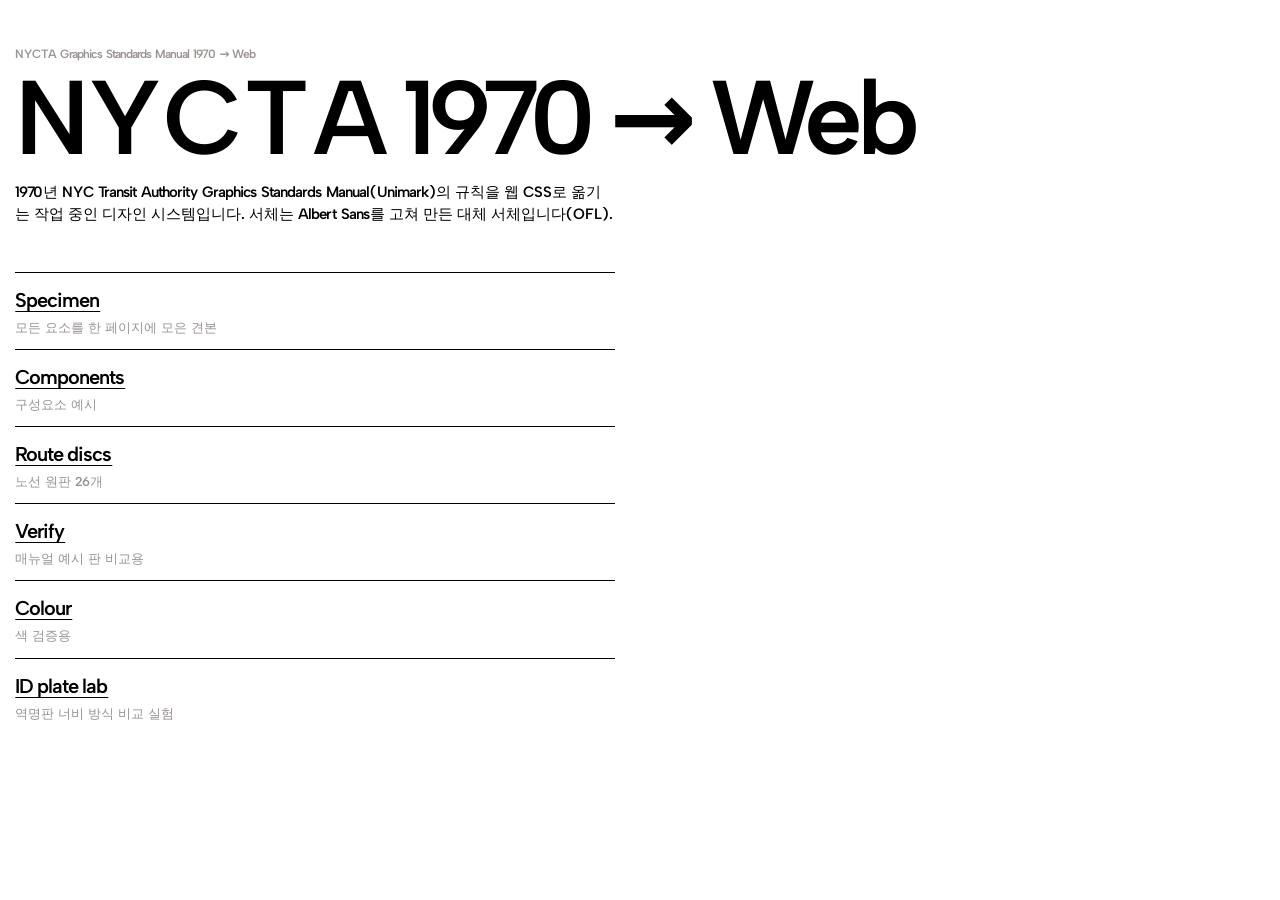
==== index.html @ b13793c4 "Add site index and publish target for GitHub Pages (web/ only) Co-Authored-By: Claude Opus 5.5 <nore" ====
<!DOCTYPE html>
<html lang="ko">
<head>
<meta charset="utf-8">
<meta name="viewport" content="width=device-width, initial-scale=1">
<title>NYCTA 1970 → Web</title>
<link rel="stylesheet" href="css/nycta.css">
<script>/* Local preview font (tools/build_fonts.py helvetica). Never ship (DEC-028). file:// and localhost load it by default; ?font=albert shows the shipped font, ?font=helvetica forces the preview. */ (function(){var q=location.search,local=location.protocol==='file:'||/^(localhost|127\.0\.0\.1|\[::1\])$/.test(location.hostname);if(/[?&]font=helvetica\b/.test(q)||(local&&!/[?&]font=albert\b/.test(q)))document.write('<link rel="stylesheet" href="preview/helvetica.css">');})();</script>
<style>
  /* page scaffolding only (not part of the system) */
  main { padding: var(--doc-space-4) var(--doc-space-3); max-width: 1200px; }
  .cap { font-size: 12px; color: var(--c-grey); margin: 0 0 6px; letter-spacing: 0; word-spacing: normal; line-height: 1.4; }
  .lead { font-size: 15px; letter-spacing: 0; word-spacing: normal; line-height: 1.5; max-width: 60ch; }
  ul { list-style: none; margin: var(--doc-space-4) 0 0; padding: 0; max-width: 60ch; }
  li { border-top: var(--doc-rule) solid var(--fg); padding: 12px 0; }
  li a { font-size: 1.25rem; }
  li span { display: block; font-size: 13px; letter-spacing: 0; word-spacing: normal; line-height: 1.4; color: var(--c-grey); margin-top: 4px; }
</style>
</head>
<body>
<main>
  <p class="cap">NYCTA Graphics Standards Manual 1970 → Web</p>
  <h1>NYCTA 1970 → Web</h1>
  <p class="lead">1970년 NYC Transit Authority Graphics Standards Manual(Unimark)의 규칙을 웹 CSS로 옮기는 작업 중인 디자인 시스템입니다. 서체는 Albert Sans를 고쳐 만든 대체 서체입니다(OFL).</p>
  <ul>
    <li><a href="specimen.html">Specimen</a><span>모든 요소를 한 페이지에 모은 견본</span></li>
    <li><a href="components.html">Components</a><span>구성요소 예시</span></li>
    <li><a href="discs.html">Route discs</a><span>노선 원판 26개</span></li>
    <li><a href="verify.html">Verify</a><span>매뉴얼 예시 판 비교용</span></li>
    <li><a href="verify_color.html">Colour</a><span>색 검증용</span></li>
    <li><a href="lab-ident.html">ID plate lab</a><span>역명판 너비 방식 비교 실험</span></li>
  </ul>
</main>
</body>
</html>
---- css/nycta.css ----
/* ==========================================================================
   NYCTA Graphics Standards Manual (1970) → Web — design tokens & components
   Source of truth: ledger.yaml (rule IDs). Comment format:
   RULE-ID | pdf p.N | [status]
   [변환] values carry their formula. "in" in formulas = one manual inch.
   ========================================================================== */

/* -------------------------------------------------------------------------
   0. Typeface
   ------------------------------------------------------------------------- */
@font-face {
  font-family: "Albert Sans NYCTA";
  src: url("../fonts/albert-sans-nycta-wght.woff2") format("woff2");
  font-weight: 100 900;                       /* DEC-017 | - | [설계결정] variable wght axis */
  /* DEC-024 | pdf p.13, 94–157 | [변환] Albert Sans (OFL) with the manual's pair chart (TYPE-016/017) compiled into
     its kern feature: gap between glyph outlines = chart units + master reference insets, 1 unit = cap/36.
     Pairs not in the chart = 4 units (TYPE-024: 2 + 2). Renamed per OFL. */
  font-style: normal;
  font-display: swap;
}

/* -------------------------------------------------------------------------
   1. Tokens
   ------------------------------------------------------------------------- */
:root {
  /* --- typeface --- */
  --font-sign: "Albert Sans NYCTA", system-ui, sans-serif; /* DEC-017, DEC-024 | - | [설계결정] substitute for TYPE-001 Standard Medium */
  --font-weight-light: 600;                             /* DEC-017 | - | [설계결정] Medium equivalent (TYPE-002), dark type on white */
  --font-weight: var(--font-weight-light);              /* DEC-017, DEC-019 | - | [설계결정] current page weight (dark mode swaps it) */
  --font-weight-dark: 560;                              /* DEC-019 | - | [설계결정] irradiation compensation */
  --cap-em: 0.700;                                      /* DEC-017 | - | [변환] Albert Sans capHeight 700 / UPM 1000 */
  --ls: 0em;                                            /* DEC-024 | pdf p.13 | [변환] spacing now comes from the chart kerning in the font */
  --ws: -0.1485em;                                      /* DEC-018, TYPE-021 | pdf p.62,65 | [변환] word gap = 0.34 cap ink-to-ink (manual samples '& Brooklyn', 'Broadway Nassau') */
  --lsb-comp: 0.064em;                                  /* DEC-025 | pdf p.62,66 | [변환] straight-stem capitals (B D E F H I K L M N P R U): font side bearing − master inset; round letters end up ≈0.02em left (optical overshoot) */
  --trim-k: 0.35;                                       /* GRID-003 | - | [변환] (ascent+descent)/2 − (ascent − cap) of the web font */

  /* --- module (sign scale) --- */
  --module: clamp(40px, 10vw, 97.75px);                 /* DEC-001, DEC-002 | - | [변환] 1rem × 0.700 × 12 / 1.375 = 97.75px max */
  --in: calc(var(--module) / 12);                       /* GRID-002 | pdf p.9–11 | [변환] module = 12in */

  /* cap heights (TYPE-004: size = UPPER CASE X height) */
  --cap-l: calc(var(--in) * 9);                         /* TYPE-005 | pdf p.7–9 | [이미지판독] identification / Exit / Transfer */
  --cap-m: calc(var(--in) * 4.25);                      /* TYPE-006 | pdf p.7,8,10 | [이미지판독] directional */
  --cap-s: calc(var(--in) * 1.375);                     /* TYPE-007 | pdf p.7,8,11 | [이미지판독] informational */
  --fs-l: calc(var(--cap-l) / var(--cap-em));           /* TYPE-005 | - | [변환] cap / capEm */
  --fs-m: calc(var(--cap-m) / var(--cap-em));           /* TYPE-006 | - | [변환] cap / capEm */
  --fs-s: max(12px, calc(var(--cap-s) / var(--cap-em))); /* TYPE-007, DEC-016 | - | [변환] cap / capEm, 12px floor [설계결정] */

  /* space units (TYPE-026: 1 unit = cap / 36) — reference only; the pair matrix is applied inside the font (DEC-024) */
  --unit-l: calc(var(--cap-l) / 36);                    /* TYPE-026 | pdf p.104,116 | [이미지판독] */
  --unit-m: calc(var(--cap-m) / 36);                    /* TYPE-026 | pdf p.158 | [이미지판독] */
  --unit-s: calc(var(--cap-s) / 36);                    /* TYPE-026 | pdf p.174 | [이미지판독] */

  /* line heights (font-size units) = pitch / cap × capEm */
  --lh-g2: calc(5.625 / 4.25 * var(--cap-em));          /* GRID-006 | pdf p.10 | [변환] pitch 5 5/8in → 0.9265 */
  --lh-g1: calc(1.875 / 1.375 * var(--cap-em));         /* GRID-007 | pdf p.11 | [변환] pitch 1 7/8in → 0.9545 */
  --lh-body: 1.5;                                       /* DEC-020 | - | [설계결정] long-form text only */

  /* spacing */
  --space-margin: calc(var(--in) * 0.5);                /* GRID-003, GRID-004 | pdf p.9–11 | [이미지판독] ½in top/left */
  --space-gap-g1: calc(var(--in) * 0.5);                /* GRID-007 | pdf p.11 | [이미지판독] baseline → next cap line */
  --space-gap-g2: calc(var(--in) * 1.375);              /* GRID-006 | pdf p.10 | [이미지판독] */
  --space-disc-text: calc(var(--in) * 0.5);             /* GRID-009 | pdf p.11 | [이미지판독] */

  /* strokes */
  --stroke-band: calc(var(--in) * 1.625);               /* GRID-013 | pdf p.64 | [이미지판독] black band 1 5/8in */
  --stroke-divider: max(1px, calc(var(--in) * 0.125));  /* SIGN-023 | pdf p.88 | [확정] 1/8in divider line */

  /* discs */
  --disc-l: calc(var(--in) * 11);                       /* DISC-001, GRID-016 | pdf p.14,65 | [이미지판독] 11in in 12in module */
  --disc-m: calc(var(--in) * 5.5);                      /* DISC-001 | pdf p.14 | [이미지판독] */
  --disc-s: calc(var(--in) * 1.6875);                   /* DISC-001, GRID-008 | pdf p.11,14 | [이미지판독] 1 11/16in */
  --disc-glyph: 0.408;                                  /* DISC-004, DISC-007 | pdf p.15–40 | [이미지판독] glyph cap / D, median of 26 masters */

  /* --- document scale (DEC-002): body = Information tier at 1rem --- */
  --doc-in: calc(1rem * var(--cap-em) / 1.375);         /* DEC-002 | - | [변환] 1rem ↔ 1 3/8in cap → 1in ≈ 8.15px */
  --doc-fs-s: 1rem;                                     /* DEC-005 | - | [설계결정] */
  --doc-fs-m: clamp(1.75rem, 1rem + 3vw, calc(1rem * 4.25 / 1.375));  /* DEC-002, DEC-005 | - | [설계결정] max = TYPE-006 ratio 3.091rem */
  --doc-fs-l: clamp(2.5rem, 1rem + 7vw, calc(1rem * 9 / 1.375));      /* DEC-002, DEC-005 | - | [설계결정] max = TYPE-005 ratio 6.545rem */
  --doc-space-1: calc(var(--doc-in) * 0.5);             /* GRID-003 | - | [변환] ½in */
  --doc-space-2: calc(var(--doc-in) * 1.375);           /* GRID-006 | - | [변환] 1 3/8in */
  --doc-space-3: calc(var(--doc-in) * 1.875);           /* GRID-007 | - | [변환] 1 7/8in */
  --doc-space-4: calc(var(--doc-in) * 5.625);           /* GRID-006 | - | [변환] 5 5/8in */
  --doc-space-5: calc(var(--doc-in) * 12);              /* GRID-002 | - | [변환] 1 module */
  --doc-band: calc(var(--doc-in) * 1.625);              /* GRID-013 | - | [변환] band at document scale */
  --doc-rule: max(1px, calc(var(--doc-in) * 0.125));    /* SIGN-023 | - | [변환] 1/8in */

  /* --- colors (DEC-003: scan, paper-corrected) --- */
  --c-white:      #FFFFFF;                              /* COLOR-009 | pdf p.65 | [확정] */
  --c-black:      #000000;                              /* COLOR-009, DEC-003 | pdf p.65 | [설계결정] pure black, swatch photo distorted */
  --c-yellow:     #FFCE0E;                              /* COLOR-005 | pdf p.49 | [이미지판독] PMS 130 lines + PMS 109 Transfer */
  --c-orange:     #FF6E10;                              /* COLOR-005 | pdf p.50 | [이미지판독] PMS 165 */
  --c-red:        #FF4C2B;                              /* COLOR-005 | pdf p.51 | [이미지판독] PMS 185 lines + Warm Red Exit + mandatory */
  --c-magenta:    #FB3998;                              /* COLOR-005 | pdf p.52 | [이미지판독] PMS 239 */
  --c-green:      #01C16C;                              /* COLOR-005 | pdf p.53 | [이미지판독] PMS 354 */
  --c-lightblue:  #02C6F4;                              /* COLOR-005 | pdf p.54 | [이미지판독] PMS 312 */
  --c-blue:       #0262D3;                              /* COLOR-005 | pdf p.55 | [이미지판독] PMS 300 */
  --c-grey:       #9A9392;                              /* COLOR-005, COLOR-007, DEC-027 | pdf p.57,88 | [설계결정] scan #9E9897 darkened to 3:1 with white */
  --c-red-text:   #E72400;                              /* DEC-026 | - | [설계결정] scan red darkened (same hue) to 4.5:1 on white, small red text only */

  /* semantic (swapped in dark mode, DEC-019) */
  --fg: var(--c-black);                                 /* COLOR-009 | pdf p.65 | [확정] black on white */
  --bg: var(--c-white);                                 /* COLOR-009 | pdf p.65 | [확정] */
  --c-exit-bg: var(--c-red);    --c-exit-fg: var(--c-white);       /* COLOR-010 | pdf p.67 | [확정] white on Warm Red */
  --c-transfer-bg: var(--c-yellow); --c-transfer-fg: var(--c-black); /* COLOR-011, DEC-004 | pdf p.67 | [확정] black on PMS 109 */
  --c-mandatory: var(--c-red-text);                     /* SIGN-018, COLOR-012, DEC-026 | pdf p.86 | [설계결정] */
  --c-error: var(--c-red-text);                         /* DEC-010, DEC-026 | - | [설계결정] */
  --c-disabled: var(--c-grey);                          /* DEC-012 | - | [설계결정] */
  --c-reverse-bg: var(--c-grey);                        /* COLOR-007 | pdf p.88,92 | [확정] 'Subway' / 'Exit only' reverse */

  color-scheme: light dark;
}

/* -------------------------------------------------------------------------
   2. Dark mode (DEC-019)
   ------------------------------------------------------------------------- */
@media (prefers-color-scheme: dark) {
  :root:not([data-theme="light"]) {
    --fg: var(--c-white);                               /* DEC-019 | - | [설계결정] swap */
    --bg: var(--c-black);                               /* DEC-019 | - | [설계결정] swap */
    --font-weight: var(--font-weight-dark);             /* DEC-019 | - | [설계결정] */
    --c-red-text: var(--c-red);                         /* DEC-026 | - | [설계결정] scan red already 6.3:1 on black */
  }
}
:root[data-theme="dark"] {
  --fg: var(--c-white);                                 /* DEC-019 | - | [설계결정] */
  --bg: var(--c-black);                                 /* DEC-019 | - | [설계결정] */
  --font-weight: var(--font-weight-dark);               /* DEC-019 | - | [설계결정] */
  --c-red-text: var(--c-red);                           /* DEC-026 | - | [설계결정] */
}

/* -------------------------------------------------------------------------
   3. Base
   ------------------------------------------------------------------------- */
*, *::before, *::after { box-sizing: border-box; border-radius: 0; } /* DEC-009 | - | [설계결정] exact rectangles everywhere */
/* em-based spacing must resolve against each element's own font-size, so it is set on every element
   (an inherited letter-spacing would keep the body's px value) — DEC-018 | - | [변환] */
* { letter-spacing: var(--ls); word-spacing: var(--ws); }

html {
  font-family: var(--font-sign);                        /* TYPE-001, DEC-017 */
  font-weight: var(--font-weight);                      /* TYPE-002, DEC-017 */
  font-size: 100%;
  color: var(--fg);
  background: var(--bg);
  font-kerning: normal;
  font-synthesis: none;                                 /* SIGN-002 | pdf p.93 | [확정] no distorted/faux forms */
  -webkit-font-smoothing: antialiased;
}
body {
  margin: 0;
  font-size: var(--doc-fs-s);                           /* DEC-005 | - | [설계결정] body = Information tier */
  line-height: var(--lh-body);                          /* DEC-020 | - | [설계결정] */
  letter-spacing: var(--ls);                            /* DEC-018 | - | [변환] */
  word-spacing: var(--ws);                              /* DEC-018, TYPE-021 | pdf p.13 | [변환] */
  text-transform: none;                                 /* DONT-005 | pdf p.13 | [확정] never all caps */
  text-align: left;                                     /* GRID-004 | pdf p.9–11 | [이미지판독] flush left */
}

/* Cap-line / baseline trimming so margins are measured to cap line and baseline,
   as on the grid drawings (GRID-003). Fallback derived from Albert Sans metrics:
   ascent .95, descent .25, cap .70 → trim = lh/2 − 0.35 em (each side) = --trim-k. */
.trim {
  --lh: var(--lh-g1);
  line-height: var(--lh);
  margin-block: calc((var(--trim-k) - var(--lh) / 2) * 1em); /* GRID-003 | pdf p.9–11 | [변환] (asc+desc−lh)/2 − (asc−cap) */
}
@supports (text-box: trim-both cap alphabetic) {
  .trim { margin-block: 0; text-box: trim-both cap alphabetic; }
}

/* -------------------------------------------------------------------------
   4. Typography — from the manual (sign scale)
   ------------------------------------------------------------------------- */
.t-ident {                                              /* TYPE-005, GRID-005 | pdf p.9 | [이미지판독] Grid 3: one line */
  font-size: var(--fs-l);
  --lh: var(--lh-g2);                                   /* single line; value only affects trimming */
  white-space: nowrap;
}
.t-direction {                                          /* TYPE-006, GRID-006, TYPE-011 | pdf p.8,10 | [이미지판독] Grid 2, max 2 lines */
  font-size: var(--fs-m);
  --lh: var(--lh-g2);                                   /* max 2 lines is an authoring rule (TYPE-011), not clipped */
}
.t-info {                                               /* TYPE-007, GRID-007, TYPE-012 | pdf p.8,11 | [이미지판독] Grid 1, max 6 lines */
  font-size: var(--fs-s);
  --lh: var(--lh-g1);
}
.t-ident, .t-direction, .t-info { line-height: var(--lh); margin: 0; }
/* first glyph sits on the ½in margin like the masters: pull text left by the font's extra side bearing — DEC-025 */
.t-ident, .t-direction, .t-info, h1, .h1, h2, .h2, h3, .h3, .compact__title, .compact__item { margin-inline-start: calc(-1 * var(--lsb-comp)); }
.t-info--clamp6 { display: -webkit-box; -webkit-box-orient: vertical; -webkit-line-clamp: 6; overflow: hidden; } /* TYPE-012 | pdf p.8 | [확정] */

/* -------------------------------------------------------------------------
   5. Typography — extended for the web (document scale, DEC-005)
   ------------------------------------------------------------------------- */
h1, .h1 {                                               /* DEC-005 | - | [설계결정] = Identification tier */
  font-size: var(--doc-fs-l);
  line-height: var(--lh-g2);                            /* DEC-005 | - | [설계결정] reuse Grid 2 pitch if wrapping */
  font-weight: var(--font-weight);
  margin: 0 0 var(--doc-space-3);
}
h2, .h2 {                                               /* DEC-005 | - | [설계결정] = Directional tier */
  font-size: var(--doc-fs-m);
  line-height: var(--lh-g2);                            /* GRID-006 | pdf p.10 | [변환] */
  font-weight: var(--font-weight);
  margin: var(--doc-space-4) 0 var(--doc-space-2);
}
h3, .h3, p, li, dd {                                    /* DEC-005 | - | [설계결정] = Information tier */
  font-size: var(--doc-fs-s);
  font-weight: var(--font-weight);
}
h3, .h3 { margin: var(--doc-space-3) 0 var(--doc-space-1); line-height: var(--lh-g1); }
p { margin: 0 0 var(--doc-space-3); }

/* Compact contexts — DEC-016 | pdf p.68–72 precedent | [설계결정] */
.compact { --module: clamp(40px, 6vw, 64px); }
.compact__title { font-size: var(--fs-m); line-height: var(--lh-g2); } /* drop one tier: top item → Directional */
.compact__item  { font-size: var(--fs-s); line-height: var(--lh-g1); } /* rest → Information (12px floor via --fs-s) */
.compact > * + * { border-top: var(--stroke-divider) solid currentColor; padding-top: var(--space-gap-g1); } /* hierarchy by order + rule */

/* -------------------------------------------------------------------------
   6. Layout utilities
   ------------------------------------------------------------------------- */
.plate {                                                /* GRID-012, GRID-013, GRID-014 | pdf p.64–65 | [이미지판독] */
  display: flex;
  align-items: stretch;
  border-top: var(--stroke-band) solid var(--fg);       /* GRID-013 | pdf p.64 | [이미지판독] band above the field */
  background: var(--bg);
  color: var(--fg);
  width: max-content;
  max-width: 100%;
  min-width: 0;
  overflow-x: auto;                                     /* DEC-023 | - | [설계결정] long plates scroll inside narrow screens */
}
.m {                                                    /* GRID-012 | pdf p.64 | [확정] 1 ft module cell, field 12in */
  flex: 0 0 auto;
  width: var(--module);
  min-height: var(--module);                            /* GRID-014 | pdf p.65 | [이미지판독] field = 12in; grows only when the 12px text floor overflows (DEC-023) */
  padding: var(--space-margin) var(--space-margin) 0;  /* GRID-003, GRID-004 | pdf p.9–11 | [이미지판독] */
  position: relative;
}
.m-2 { width: calc(var(--module) * 2); }                /* GRID-012 | pdf p.64 | [확정] informational 2×1 */
.m-4 { width: calc(var(--module) * 4); }                /* GRID-012 | pdf p.64 | [확정] directional 4×1 */
.m-6 { width: calc(var(--module) * 6); }                /* SIGN-012 | pdf p.66 | [확정] */
.m-8 { width: calc(var(--module) * 8); }                /* GRID-012 | pdf p.64 | [확정] identification 8×1 */
.m-auto { width: auto; min-width: var(--module); padding-right: var(--space-margin); } /* SIGN-003 | pdf p.62 | [이미지판독] copy width varies */
/* With chart kerning (DEC-024) 'Times Square' fits 6 ft and 'Broadway Nassau' 8 ft at 9in caps;
   names that still exceed a fixed plate (e.g. 'Avenue M' needs ≈4.5 ft) use .m-auto (DEC-022). */
.m-blank { padding: 0; }                                /* SIGN-004 | pdf p.62 | [확정] blank 1×1 between directions */
.m-center { display: grid; place-items: center; padding: 0; } /* GRID-016, GRID-017 | pdf p.65 | [이미지판독] disc/arrow centered */

.stack-g1 > * + * { margin-top: var(--space-gap-g1); } /* GRID-007 | pdf p.11 | [이미지판독] */
.stack-g2 > * + * { margin-top: var(--space-gap-g2); } /* GRID-006 | pdf p.10 | [이미지판독] */
.row { display: flex; align-items: flex-start; }        /* SIGN-003 | pdf p.62 | [확정] left → right order */
.row--disc-text { gap: var(--space-disc-text); }        /* GRID-009 | pdf p.11 | [이미지판독] */

/* -------------------------------------------------------------------------
   7. Component — line disc (route badge)
   ------------------------------------------------------------------------- */
.disc {                                                 /* COLOR-002, DISC-001, DISC-004 | pdf p.14–48 | [이미지판독] */
  --d: var(--disc-l);
  display: inline-grid;
  place-items: center;
  flex: 0 0 auto;
  width: var(--d);
  height: var(--d);
  border-radius: 50%;                                   /* DISC-001 | pdf p.14 | [확정] circle — the only non-rectangular form (DEC-009 exception) */
  background: var(--line, var(--c-black));
  color: var(--c-white);                                /* COLOR-002, DEC-004 | pdf p.14 | [확정] white glyph */
  font-size: calc(var(--d) * var(--disc-glyph) / var(--cap-em)); /* DISC-004 | - | [변환] glyph cap = 0.408 D */
  line-height: 1;
  letter-spacing: var(--ls);
  text-align: center;
  white-space: nowrap;
  vertical-align: top;
}
.disc > span {                                         /* DISC-007 | pdf p.15–40 | [이미지판독] per-route placement copied from the masters */
  display: block;
  letter-spacing: var(--disc-ls, 0em);                  /* master letter gap for two-letter routes */
  transform: translate(var(--disc-tx, 0em), var(--disc-ty, 0em)); /* master optical offset (not geometric centre) */
}
.disc--m { --d: var(--disc-m); }                        /* DISC-001 | pdf p.14 | [이미지판독] 5½in */
.disc--s { --d: var(--disc-s); }                        /* DISC-001 | pdf p.14 | [이미지판독] 1 11/16in */
.disc--inline {                                         /* GRID-008, GRID-010 | pdf p.11 | [이미지판독] beside info text */
  /* D = parent cap × (1 11/16 ÷ 1 3/8); glyph cap = 0.408 D.
     font-size uses parent em: k = 0.408 × 1.6875 / 1.375 = 0.5007  [변환] */
  font-size: calc(1em * var(--disc-glyph) * 1.6875 / 1.375);
  --d: max(20px, calc(1em * var(--cap-em) / var(--disc-glyph)));   /* own em → D; 20px floor = DEC-021 [설계결정] legibility */
  /* GRID-010 (disc top = cap line) holds at sign scale; at document scale the 20px floor makes the disc taller,
     so it is centred on the line and its overhang is cancelled to keep line spacing even — DEC-021 [설계결정] */
  vertical-align: middle;
  margin-block: -0.6em;
}

/* line → color (COLOR-003 | pdf p.15–40 | [확정]; hex DEC-003) */
.disc[data-line="1"],  .disc[data-line="7"],  .disc[data-line="D"],  .disc[data-line="EE"] { --line: var(--c-orange); }
.disc[data-line="2"],  .disc[data-line="HH"], .disc[data-line="QB"] { --line: var(--c-red); }
.disc[data-line="3"],  .disc[data-line="8"],  .disc[data-line="E"],  .disc[data-line="M"]  { --line: var(--c-lightblue); }
.disc[data-line="4"],  .disc[data-line="AA"], .disc[data-line="F"]  { --line: var(--c-magenta); }
.disc[data-line="5"],  .disc[data-line="B"],  .disc[data-line="LL"], .disc[data-line="QJ"] { --line: var(--c-black); }
.disc[data-line="6"],  .disc[data-line="N"]   { --line: var(--c-yellow); color: var(--c-black); } /* DEC-004 | - | [설계결정] yellow → black glyph */
.disc[data-line="CC"], .disc[data-line="GG"], .disc[data-line="RR"], .disc[data-line="SS"] { --line: var(--c-green); }
.disc[data-line="A"],  .disc[data-line="KK"]  { --line: var(--c-blue); }

/* per-route values — DISC-007 | pdf p.15–40 | [변환] from data/disc_centering.json
   (ls: Albert ink gap → master ink gap; tx: Albert ink centre → master ink centre; ty: cap block → disc centre) */
.disc[data-line="1"]    { --disc-ls: 0.0000em; --disc-tx: -0.0313em; --disc-ty: 0.0000em; }
.disc[data-line="2"]    { --disc-ls: 0.0000em; --disc-tx: 0.0219em; --disc-ty: 0.0035em; }
.disc[data-line="3"]    { --disc-ls: 0.0000em; --disc-tx: 0.0050em; --disc-ty: 0.0035em; }
.disc[data-line="4"]    { --disc-ls: 0.0000em; --disc-tx: -0.0347em; --disc-ty: 0.0000em; }
.disc[data-line="5"]    { --disc-ls: 0.0000em; --disc-tx: -0.0243em; --disc-ty: 0.0000em; }
.disc[data-line="6"]    { --disc-ls: 0.0000em; --disc-tx: -0.0081em; --disc-ty: 0.0000em; }
.disc[data-line="7"]    { --disc-ls: 0.0000em; --disc-tx: 0.0034em; --disc-ty: 0.0000em; }
.disc[data-line="8"]    { --disc-ls: 0.0000em; --disc-tx: -0.0034em; --disc-ty: 0.0035em; }
.disc[data-line="A"]    { --disc-ls: 0.0000em; --disc-tx: -0.0108em; --disc-ty: 0.0000em; }
.disc[data-line="AA"]   { --disc-ls: -0.0505em; --disc-tx: -0.0240em; --disc-ty: 0.0000em; }
.disc[data-line="B"]    { --disc-ls: 0.0000em; --disc-tx: -0.0069em; --disc-ty: 0.0000em; }
.disc[data-line="CC"]   { --disc-ls: -0.0413em; --disc-tx: -0.0169em; --disc-ty: 0.0035em; }
.disc[data-line="D"]    { --disc-ls: 0.0000em; --disc-tx: 0.0117em; --disc-ty: 0.0000em; }
.disc[data-line="E"]    { --disc-ls: 0.0000em; --disc-tx: -0.0284em; --disc-ty: 0.0000em; }
.disc[data-line="EE"]   { --disc-ls: -0.0494em; --disc-tx: -0.0308em; --disc-ty: 0.0000em; }
.disc[data-line="F"]    { --disc-ls: 0.0000em; --disc-tx: 0.0038em; --disc-ty: 0.0000em; }
.disc[data-line="GG"]   { --disc-ls: -0.0212em; --disc-tx: -0.0135em; --disc-ty: 0.0035em; }
.disc[data-line="HH"]   { --disc-ls: -0.0251em; --disc-tx: -0.0138em; --disc-ty: 0.0000em; }
.disc[data-line="KK"]   { --disc-ls: -0.0679em; --disc-tx: -0.0358em; --disc-ty: 0.0000em; }
.disc[data-line="LL"]   { --disc-ls: -0.0559em; --disc-tx: 0.0133em; --disc-ty: 0.0000em; }
.disc[data-line="M"]    { --disc-ls: 0.0000em; --disc-tx: -0.0029em; --disc-ty: 0.0000em; }
.disc[data-line="N"]    { --disc-ls: 0.0000em; --disc-tx: 0.0022em; --disc-ty: 0.0000em; }
.disc[data-line="QB"]   { --disc-ls: -0.0558em; --disc-tx: -0.0270em; --disc-ty: 0.0035em; }
.disc[data-line="QJ"]   { --disc-ls: -0.0664em; --disc-tx: -0.0373em; --disc-ty: 0.0035em; }
.disc[data-line="RR"]   { --disc-ls: -0.0606em; --disc-tx: -0.0312em; --disc-ty: 0.0000em; }
.disc[data-line="SS"]   { --disc-ls: -0.0070em; --disc-tx: -0.0224em; --disc-ty: 0.0035em; }

/* black disc ring in dark mode — DEC-019 | - | [설계결정] */
@media (prefers-color-scheme: dark) {
  :root:not([data-theme="light"]) .disc:is([data-line="5"],[data-line="B"],[data-line="LL"],[data-line="QJ"]) { box-shadow: 0 0 0 1px var(--c-white); }
}
:root[data-theme="dark"] .disc:is([data-line="5"],[data-line="B"],[data-line="LL"],[data-line="QJ"]) { box-shadow: 0 0 0 1px var(--c-white); }

/* disc row order: alphabetical, then numerical — DISC-002 | pdf p.14 | [확정] (author must order markup) */
.discs { display: inline-flex; gap: 0; }                /* SIGN-003 | pdf p.62 | [이미지판독] each disc in its own module */

/* -------------------------------------------------------------------------
   8. Component — arrow (inline SVG, ARROW-005 path)
   Markup: <svg class="arrow" data-dir="right" viewBox="-0.5 -0.5 1 1" aria-hidden="true">
             <path d="M -0.488 -0.1015 L 0.119 -0.1015 L -0.048 -0.269 L 0.096 -0.403 L 0.5 0
                      L 0.096 0.403 L -0.048 0.269 L 0.119 0.1015 L -0.488 0.1015 Z"/></svg>
   ------------------------------------------------------------------------- */
.arrow {                                                /* ARROW-004, ARROW-005 | pdf p.58,60 | [이미지판독] D = construction circle */
  --d: var(--disc-l);                                   /* ARROW-004 | pdf p.60 | [이미지판독] circle = 11in = disc size */
  width: var(--d);
  height: var(--d);
  flex: 0 0 auto;
  fill: currentColor;                                   /* COLOR-009 | pdf p.65 | [확정] black on white */
  overflow: visible;
}
.arrow[data-dir="right"]    { transform: rotate(0deg); }    /* ARROW-001 | pdf p.59 | [확정] */
.arrow[data-dir="down"]     { transform: rotate(90deg); }   /* ARROW-001, ARROW-002 | pdf p.59 | [확정] */
.arrow[data-dir="left"]     { transform: rotate(180deg); }  /* ARROW-001 | pdf p.59 | [확정] */
.arrow[data-dir="up"]       { transform: rotate(-90deg); }  /* ARROW-001 | pdf p.59 | [확정] straight ahead */
.arrow[data-dir="up-right"] { transform: rotate(-45deg); }  /* ARROW-006 | pdf p.61 | [이미지판독] bear right */
.arrow[data-dir="up-left"]  { transform: rotate(-135deg); } /* ARROW-006 | pdf p.61 | [이미지판독] bear left */
/* no down-diagonals, no double-headed arrows — ARROW-001, DONT-006 | pdf p.59,63 | [확정] */
.arrow--inline { --d: calc(1em * var(--cap-em) * 1.6875 / 1.375); vertical-align: calc(-1 * (var(--d) - 1em * var(--cap-em))); } /* DEC-014 | - | [설계결정] same size as inline disc */

/* -------------------------------------------------------------------------
   9. Component — sign blocks
   ------------------------------------------------------------------------- */
/* Directional: [arrow][copy][discs…] — SIGN-003, COPY-005 | pdf p.62,177 | [확정] */
.sign-direction .m-auto .t-direction { margin-top: 0; }
/* Identification: 8×1 (or 4/6) one line, 9in — SIGN-012 | pdf p.66 | [확정] */
.sign-ident .t-ident { margin-top: 0; }
/* DEC-030 | pdf p.66 | [설계결정] ID plate hugs the name: ½in + name + ½in, rounded up to ½ ft (+½ ft when < 1in room).
   js/nycta.js sets --plate-w = module × ft; without it the plate is the bare hug width. Height stays 12in. */
.sign-ident .m { width: var(--plate-w, max-content); min-width: var(--module); }
/* Exit: white on red, 2×1, 9in type — SIGN-013, COLOR-010 | pdf p.67 | [확정] */
.m-exit     { background: var(--c-exit-bg); color: var(--c-exit-fg); width: auto; min-width: calc(var(--module) * 2); padding-right: var(--space-margin); }
/* Transfer: black on yellow, 4×1, 9in type — SIGN-013, COLOR-011 | pdf p.67 | [확정] */
.m-transfer { background: var(--c-transfer-bg); color: var(--c-transfer-fg); min-width: calc(var(--module) * 4); }
.m-exit .t-ident, .m-transfer .t-ident { font-size: var(--fs-l); }
/* arrows stay black on white in their own module — DONT-006 | pdf p.63 | [이미지판독] no reversed arrows */
/* Mandatory: 1×1, red 1 3/8in text on white, ≤6 lines — SIGN-018 | pdf p.86 | [이미지판독] */
.m-mandatory { color: var(--c-mandatory); }
/* Reverse (street 'Subway' / 'Exit only'): white on grey — COLOR-007, SIGN-025 | pdf p.88,92 | [확정] */
.m-reverse { background: var(--c-reverse-bg); color: var(--c-white); }
/* Train information: [direction 4][disc 1…][info 2][rush-hour] — GRID-022, COPY-012 | pdf p.73,178 | [확정] */
.sign-train .m-info { width: calc(var(--module) * 2); }

/* -------------------------------------------------------------------------
   10. Component — arrow guide bar / navigation (DEC-014)
   ------------------------------------------------------------------------- */
.guide {                                                /* DEC-014, SIGN-003 | pdf p.62 | [설계결정] [arrow][label] */
  display: flex;
  align-items: flex-start;
  gap: var(--doc-space-1);
  border-top: var(--doc-band) solid var(--fg);          /* GRID-013 | - | [변환] band at document scale */
  padding: var(--doc-space-1) var(--doc-space-1) var(--doc-space-1) 0;
  font-size: var(--doc-fs-s);
  line-height: var(--lh-g1);
}
.nav { display: flex; flex-wrap: wrap; gap: 0 var(--doc-space-3); margin: 0; padding: 0; list-style: none; }
.nav a { display: inline-flex; gap: calc(var(--doc-in) * 0.5); align-items: baseline; text-decoration: none; } /* DEC-014 | - | [설계결정] */
.nav a .arrow { --d: calc(1em * var(--cap-em) * 1.6875 / 1.375); position: relative; top: calc((var(--d) - 1em * var(--cap-em)) / 2); } /* arrow centred on cap height */

/* breadcrumb = information tree — DEC-015, SIGN-011 | pdf p.5 | [설계결정] */
.crumbs { display: flex; flex-wrap: wrap; align-items: baseline; gap: var(--doc-space-1); list-style: none; margin: 0; padding: 0; }
.crumbs li + li::before { content: none; }
.crumbs .arrow { --d: calc(1em * var(--cap-em)); }      /* [설계결정] arrow circle = cap height */

/* -------------------------------------------------------------------------
   11. Web elements without a manual counterpart (DEC-006 … DEC-015)
   ------------------------------------------------------------------------- */
a {                                                     /* DEC-006 | - | [설계결정] */
  color: inherit;
  text-decoration: underline;
  text-decoration-thickness: var(--doc-rule);           /* SIGN-023 ratio | - | [변환] 1/8in */
  text-underline-offset: 0.18em;                        /* [설계결정] */
}

:focus:not(:focus-visible) { outline: none; }           /* DEC-008 | - | [설계결정] never on mouse/touch */
:focus-visible { outline: 1px solid currentColor; outline-offset: 2px; } /* DEC-008 | - | [설계결정] minimal */

.btn, button {                                          /* DEC-007 | - | [설계결정] white plate + top band */
  appearance: none;                                     /* DEC-009 */
  font: inherit;
  letter-spacing: inherit;
  word-spacing: inherit;
  color: var(--fg);
  background: var(--bg);
  border: 0;
  border-top: var(--doc-band) solid var(--fg);
  padding: var(--doc-space-1) var(--doc-space-1) var(--doc-space-1) 0;
  line-height: var(--lh-g1);
  cursor: pointer;
  text-align: left;
}
.btn:active, button:active, .btn[aria-pressed="true"], button[aria-pressed="true"] { /* DEC-007 | - | [설계결정] reversed */
  color: var(--bg);
  background: var(--fg);
  padding-left: var(--doc-space-1);
}
.btn:disabled, button:disabled { color: var(--c-disabled); border-top-color: var(--c-disabled); cursor: default; } /* DEC-012 */

label { display: block; font-size: var(--doc-fs-s); line-height: var(--lh-g1); margin-bottom: var(--doc-space-1); } /* DEC-009 | - | [설계결정] info tier */
input, select, textarea {                               /* DEC-009 | - | [설계결정] plate + band, exact rectangle */
  appearance: none;
  border-radius: 0;
  font: inherit;
  letter-spacing: inherit;
  color: var(--fg);
  background: var(--bg);
  border: var(--doc-rule) solid var(--fg);
  border-top: var(--doc-band) solid var(--fg);
  padding: var(--doc-space-1);
  line-height: var(--lh-g1);
  width: 100%;
}
input:disabled, select:disabled, textarea:disabled { color: var(--c-disabled); border-color: var(--c-disabled); } /* DEC-012 */
[aria-invalid="true"] { border-color: var(--c-error); }  /* DEC-010 */
.error { color: var(--c-error); font-size: var(--doc-fs-s); } /* DEC-010 | - | [설계결정] */
.success { color: inherit; }                            /* DEC-011 | - | [설계결정] wording only */

table { border-collapse: collapse; width: 100%; font-size: var(--doc-fs-s); } /* DEC-013, GRID-020 | pdf p.81 | [설계결정] Directory */
thead th {
  background: var(--fg); color: var(--bg);              /* SIGN-015 | pdf p.81 | [이미지판독] white on black header */
  text-align: left; padding: var(--doc-space-1);
}
td { padding: var(--doc-space-1); border-bottom: var(--doc-rule) solid var(--fg); text-align: left; vertical-align: top; }

.notice {                                               /* DEC-015, SIGN-019, DONT-009 | pdf p.87 | [설계결정] temporary sign: subordinate */
  font-size: var(--doc-fs-s);
  line-height: var(--lh-g1);
  border-top: var(--doc-rule) solid var(--fg);
  padding: var(--doc-space-1) 0;
}

/* -------------------------------------------------------------------------
   12. Component — information popup (DEC-031)
   Markup: <dialog class="popup"> <div class="popup__body">
             [<span class="disc popup__disc" data-line="3"><span>3</span></span>]
             <div class="popup__text"> <p>…</p> <p>… <span class="disc disc--inline">…</span></p>
               <form method="dialog"><button class="popup__close">Close</button></form> </div>
           </div></dialog>       (a <div class="popup" role="dialog"> renders the same in place)
   ------------------------------------------------------------------------- */
.popup {
  --p-fs: var(--popup-fs, var(--doc-fs-s));            /* DEC-031 | - | [설계결정] Information tier 1rem; --popup-fs scales the whole popup */
  --p-in: calc(var(--p-fs) * var(--cap-em) / 1.375);   /* DEC-031, DEC-002 | - | [변환] cap = 1 3/8in */
  --p-rule: max(1px, calc(var(--p-in) * 0.125));        /* DEC-031, SIGN-023 | pdf p.88 | [변환] 1/8in rule */
  --font-weight: var(--font-weight-dark);               /* DEC-031, DEC-019 | - | [설계결정] white type → irradiation weight */
  color: var(--bg);                                     /* DEC-031, SIGN-016 | pdf p.82 | [설계결정] reverse of the page */
  background:
    linear-gradient(var(--bg), var(--bg)) 0 calc(var(--p-in) * 0.5) / 100% var(--p-rule) no-repeat, /* DEC-031 | - | [설계결정] rule ½in below the top edge */
    var(--fg);
  font-size: var(--p-fs);                               /* DEC-031, TYPE-007 | - | [설계결정] */
  font-weight: var(--font-weight);
  line-height: var(--lh-g1);                            /* GRID-007 | pdf p.11 | [변환] */
  border: 0;
  margin: auto;                                         /* DEC-031 | - | [설계결정] centred when modal */
  padding: calc(var(--p-in) * 1.125) calc(var(--p-in) * 0.5) calc(var(--p-in) * (0.5 + 0.235 * 1.375)); /* DEC-031, GRID-003, GRID-011 | - | [설계결정] top ½ + ⅛ + ½in; sides ½in; bottom ½in below the descender guide (0.235 cap) */
  width: max-content;
  max-inline-size: min(calc(var(--p-in) * 48), calc(100% - 2 * var(--doc-space-3))); /* DEC-031 | - | [설계결정] ≤ 4 ft */
  max-block-size: calc(100% - 2 * var(--doc-space-3));
  overflow: auto;
  box-shadow: none;
}
.popup:not(dialog), dialog.popup[open] { display: block; }
.popup::backdrop { background: rgb(255 255 255 / 0.8); } /* DEC-031 | - | [설계결정] page colour at 80% */
.popup__body { display: flex; align-items: flex-start; gap: calc(var(--p-in) * 0.5); } /* GRID-009 | pdf p.11 | [이미지판독] disc → text ½in */
.disc.popup__disc { --d: calc(var(--p-in) * (1.375 + 1.875)); } /* DEC-031, GRID-010 | - | [설계결정] cap line 1 → baseline 2 = 3 1/4in */
.popup__text { min-width: 0; }
.popup__text > * {                                      /* GRID-007, TYPE-012 | pdf p.8,11 | [변환] Grid 1 lines, trimmed to cap line / baseline */
  --p-trim: calc((var(--trim-k) - var(--lh-g1) / 2) * 1em); /* GRID-003 | - | [변환] same as .trim fallback */
  font-size: inherit;
  line-height: var(--lh-g1);
  margin: var(--p-trim) 0 var(--p-trim) calc(-1 * var(--lsb-comp)); /* DEC-025 | - | [변환] first glyph on the ½in margin */
}
.popup__text > * + * { margin-block-start: calc(var(--p-in) * 0.5 + var(--p-trim)); } /* GRID-007 | pdf p.11 | [이미지판독] baseline → next cap line ½in */
@supports (text-box: trim-both cap alphabetic) {
  .popup__text > * { --p-trim: 0px; text-box: trim-both cap alphabetic; }
}
.popup .popup__close {                                  /* DEC-031, DEC-006 | - | [설계결정] text control styled as a link, not DEC-007 */
  appearance: none;
  font: inherit;
  color: inherit;
  background: none;
  border: 0;
  padding: 0;
  line-height: inherit;
  text-decoration: underline;
  text-decoration-thickness: var(--p-rule);
  text-underline-offset: 0.18em;
  cursor: pointer;
}
/* black discs on the black field get the dark-mode ring — DEC-019, DEC-031 | - | [설계결정] */
.popup .disc:is([data-line="5"],[data-line="B"],[data-line="LL"],[data-line="QJ"]) { box-shadow: 0 0 0 1px var(--bg); }
@media (prefers-color-scheme: dark) {
  :root:not([data-theme="light"]) .popup { --font-weight: var(--font-weight-light); } /* DEC-031 | - | [설계결정] black type on white */
  :root:not([data-theme="light"]) .popup::backdrop { background: rgb(0 0 0 / 0.8); }
}
:root[data-theme="dark"] .popup { --font-weight: var(--font-weight-light); }
:root[data-theme="dark"] .popup::backdrop { background: rgb(0 0 0 / 0.8); }
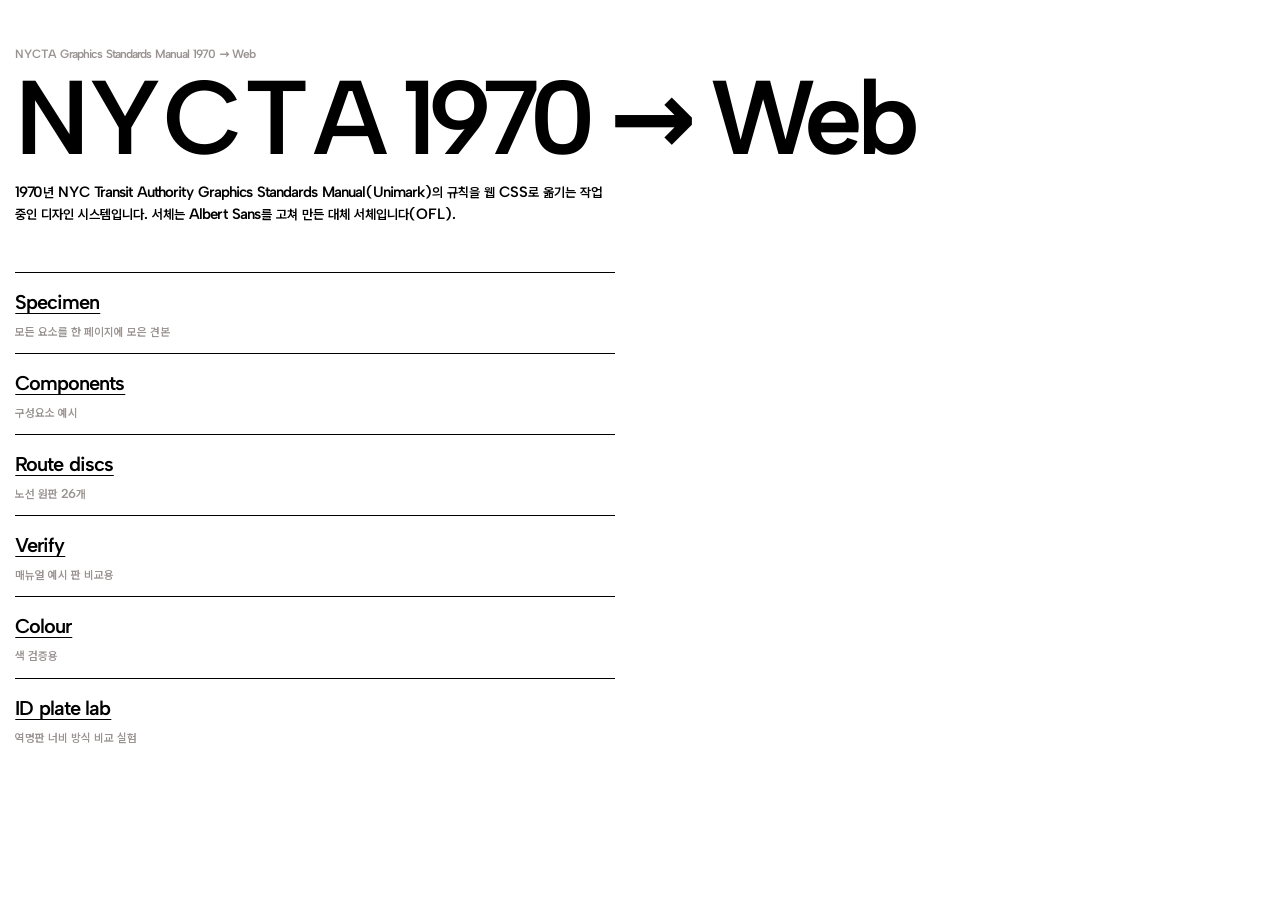
==== commit 38e5ecba: "Add Hangul companion font and Korean text rules (DEC-032/033); stop plates scrolling (DEC-023) - NYC" ====
--- a/index.html
+++ b/index.html
@@ -20,7 +20,7 @@
 <body>
 <main>
   <p class="cap">NYCTA Graphics Standards Manual 1970 → Web</p>
-  <h1>NYCTA 1970 → Web</h1>
+  <h1 lang="en">NYCTA 1970 → Web</h1>
   <p class="lead">1970년 NYC Transit Authority Graphics Standards Manual(Unimark)의 규칙을 웹 CSS로 옮기는 작업 중인 디자인 시스템입니다. 서체는 Albert Sans를 고쳐 만든 대체 서체입니다(OFL).</p>
   <ul>
     <li><a href="specimen.html">Specimen</a><span>모든 요소를 한 페이지에 모은 견본</span></li>
--- a/css/nycta.css
+++ b/css/nycta.css
@@ -18,13 +18,23 @@
   font-style: normal;
   font-display: swap;
 }
+@font-face {
+  font-family: "NYCTA Hangul";
+  src: url("../fonts/nycta-hangul.woff2") format("woff2");
+  font-weight: 100 900;                       /* DEC-032 | - | [설계결정] one static weight (SUIT wght 700); range stops faux bold */
+  /* DEC-032 | - | [변환] SUIT (OFL, renamed) Hangul only: frame = 1.1 cap, top on the cap line, native fixed width − 1 unit.
+     Only syllables SUIT draws (2,668 incl. all KS X 1001); others fall back. */
+  unicode-range: U+3131-318E, U+AC00-D7A3;
+  font-style: normal;
+  font-display: swap;
+}
 
 /* -------------------------------------------------------------------------
    1. Tokens
    ------------------------------------------------------------------------- */
 :root {
   /* --- typeface --- */
-  --font-sign: "Albert Sans NYCTA", system-ui, sans-serif; /* DEC-017, DEC-024 | - | [설계결정] substitute for TYPE-001 Standard Medium */
+  --font-sign: "Albert Sans NYCTA", "NYCTA Hangul", system-ui, sans-serif; /* DEC-017, DEC-024, DEC-032 | - | [설계결정] substitute for TYPE-001 Standard Medium; Hangul companion */
   --font-weight-light: 600;                             /* DEC-017 | - | [설계결정] Medium equivalent (TYPE-002), dark type on white */
   --font-weight: var(--font-weight-light);              /* DEC-017, DEC-019 | - | [설계결정] current page weight (dark mode swaps it) */
   --font-weight-dark: 560;                              /* DEC-019 | - | [설계결정] irradiation compensation */
@@ -32,6 +42,8 @@
   --ls: 0em;                                            /* DEC-024 | pdf p.13 | [변환] spacing now comes from the chart kerning in the font */
   --ws: -0.1485em;                                      /* DEC-018, TYPE-021 | pdf p.62,65 | [변환] word gap = 0.34 cap ink-to-ink (manual samples '& Brooklyn', 'Broadway Nassau') */
   --lsb-comp: 0.064em;                                  /* DEC-025 | pdf p.62,66 | [변환] straight-stem capitals (B D E F H I K L M N P R U): font side bearing − master inset; round letters end up ≈0.02em left (optical overshoot) */
+  --ws-ko: -0.0737em;                                   /* DEC-033, DEC-018 | - | [변환] Hangul word gap ink-to-ink = 0.34 × 1.1 cap */
+  --lsb-comp-ko: 0.0199em;                              /* DEC-033, DEC-025 | - | [변환] median Hangul left side bearing (after −1 unit tracking) */
   --trim-k: 0.35;                                       /* GRID-003 | - | [변환] (ascent+descent)/2 − (ascent − cap) of the web font */
 
   /* --- module (sign scale) --- */
@@ -135,7 +147,15 @@
 *, *::before, *::after { box-sizing: border-box; border-radius: 0; } /* DEC-009 | - | [설계결정] exact rectangles everywhere */
 /* em-based spacing must resolve against each element's own font-size, so it is set on every element
    (an inherited letter-spacing would keep the body's px value) — DEC-018 | - | [변환] */
-* { letter-spacing: var(--ls); word-spacing: var(--ws); }
+* { letter-spacing: var(--ls); word-spacing: var(--ws); --lsb-pull: var(--lsb-comp); }
+/* Korean text — set per element by its own language, so lang="en" inside a Korean page keeps the Latin values */
+:lang(ko) {
+  word-break: keep-all;                                 /* DEC-033 | - | [설계결정] never break inside a Korean word */
+  line-break: strict;                                   /* DEC-033 | - | [설계결정] */
+  word-spacing: var(--ws-ko);                           /* DEC-033, DEC-018 | - | [변환] */
+  --lsb-pull: var(--lsb-comp-ko);                       /* DEC-033, DEC-025 | - | [변환] */
+}
+body:lang(ko) { --lh-body: 1.7; }                       /* DEC-033, DEC-020 | - | [설계결정] long-form Hangul */
 
 html {
   font-family: var(--font-sign);                        /* TYPE-001, DEC-017 */
@@ -187,7 +207,7 @@
 }
 .t-ident, .t-direction, .t-info { line-height: var(--lh); margin: 0; }
 /* first glyph sits on the ½in margin like the masters: pull text left by the font's extra side bearing — DEC-025 */
-.t-ident, .t-direction, .t-info, h1, .h1, h2, .h2, h3, .h3, .compact__title, .compact__item { margin-inline-start: calc(-1 * var(--lsb-comp)); }
+.t-ident, .t-direction, .t-info, h1, .h1, h2, .h2, h3, .h3, .compact__title, .compact__item { margin-inline-start: calc(-1 * var(--lsb-pull)); } /* DEC-025, DEC-033 */
 .t-info--clamp6 { display: -webkit-box; -webkit-box-orient: vertical; -webkit-line-clamp: 6; overflow: hidden; } /* TYPE-012 | pdf p.8 | [확정] */
 
 /* -------------------------------------------------------------------------
@@ -230,7 +250,7 @@
   width: max-content;
   max-width: 100%;
   min-width: 0;
-  overflow-x: auto;                                     /* DEC-023 | - | [설계결정] long plates scroll inside narrow screens */
+  overflow: visible;                                    /* DEC-023 | - | [설계결정] plates never scroll inside; a plate wider than the screen sticks out */
 }
 .m {                                                    /* GRID-012 | pdf p.64 | [확정] 1 ft module cell, field 12in */
   flex: 0 0 auto;
@@ -248,6 +268,7 @@
    names that still exceed a fixed plate (e.g. 'Avenue M' needs ≈4.5 ft) use .m-auto (DEC-022). */
 .m-blank { padding: 0; }                                /* SIGN-004 | pdf p.62 | [확정] blank 1×1 between directions */
 .m-center { display: grid; place-items: center; padding: 0; } /* GRID-016, GRID-017 | pdf p.65 | [이미지판독] disc/arrow centered */
+.m-center { overflow: clip; }                           /* DEC-023 | - | [설계결정] a rotated arrow's box must not spill out; ink stays inside the 11in circle */
 
 .stack-g1 > * + * { margin-top: var(--space-gap-g1); } /* GRID-007 | pdf p.11 | [이미지판독] */
 .stack-g2 > * + * { margin-top: var(--space-gap-g2); } /* GRID-006 | pdf p.10 | [이미지판독] */
@@ -512,7 +533,7 @@
   --p-trim: calc((var(--trim-k) - var(--lh-g1) / 2) * 1em); /* GRID-003 | - | [변환] same as .trim fallback */
   font-size: inherit;
   line-height: var(--lh-g1);
-  margin: var(--p-trim) 0 var(--p-trim) calc(-1 * var(--lsb-comp)); /* DEC-025 | - | [변환] first glyph on the ½in margin */
+  margin: var(--p-trim) 0 var(--p-trim) calc(-1 * var(--lsb-pull)); /* DEC-025, DEC-033 | - | [변환] first glyph on the ½in margin */
 }
 .popup__text > * + * { margin-block-start: calc(var(--p-in) * 0.5 + var(--p-trim)); } /* GRID-007 | pdf p.11 | [이미지판독] baseline → next cap line ½in */
 @supports (text-box: trim-both cap alphabetic) {
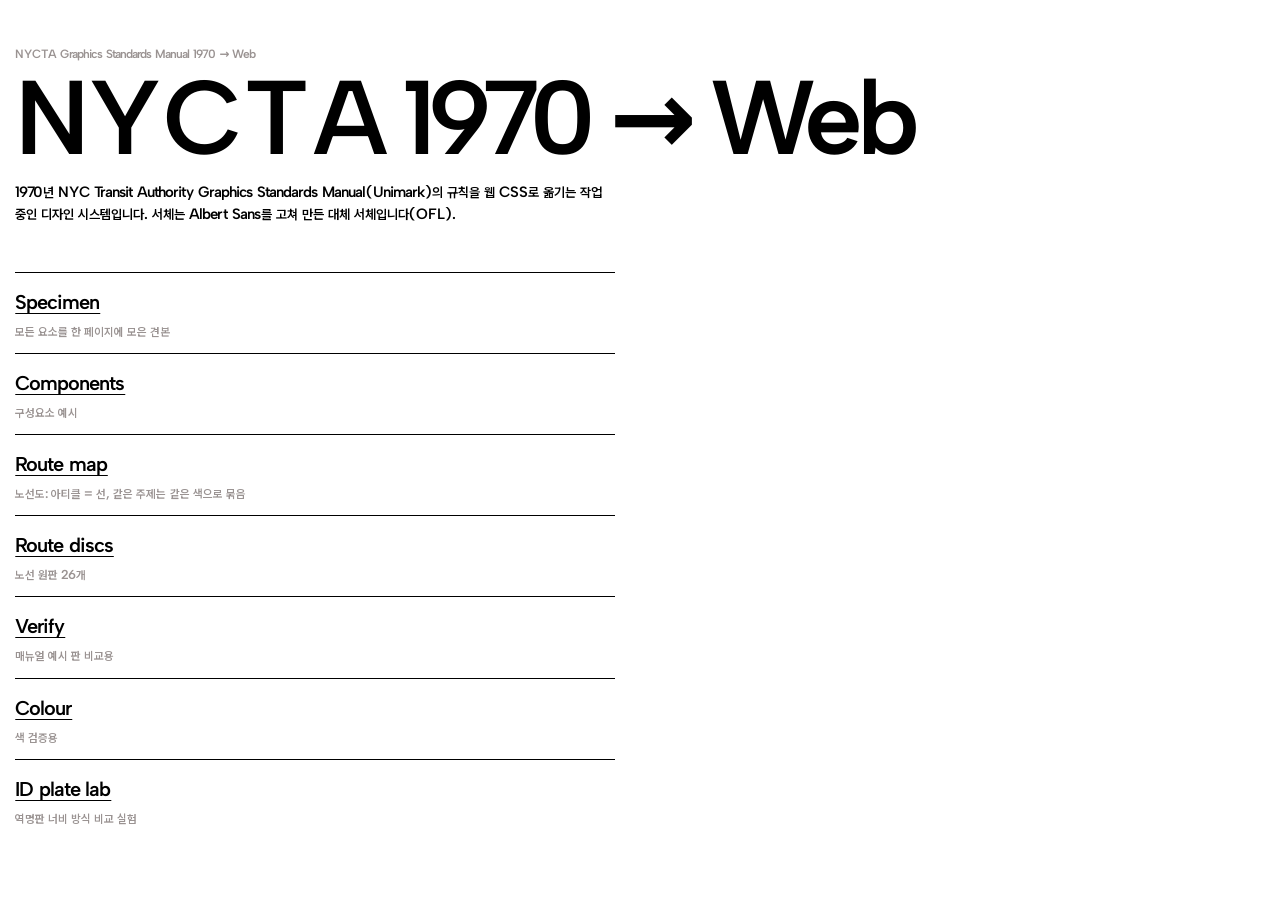
==== commit ddd85dc0: "Route map: bundled article lines, concentric bends, plain black stations (DEC-036) One line = one ar" ====
--- a/index.html
+++ b/index.html
@@ -25,6 +25,7 @@
   <ul>
     <li><a href="specimen.html">Specimen</a><span>모든 요소를 한 페이지에 모은 견본</span></li>
     <li><a href="components.html">Components</a><span>구성요소 예시</span></li>
+    <li><a href="map.html">Route map</a><span>노선도: 아티클 = 선, 같은 주제는 같은 색으로 묶음</span></li>
     <li><a href="discs.html">Route discs</a><span>노선 원판 26개</span></li>
     <li><a href="verify.html">Verify</a><span>매뉴얼 예시 판 비교용</span></li>
     <li><a href="verify_color.html">Colour</a><span>색 검증용</span></li>
--- a/css/nycta.css
+++ b/css/nycta.css
@@ -294,24 +294,36 @@
   text-align: center;
   white-space: nowrap;
   vertical-align: top;
-}
-.disc > span {                                         /* DISC-007 | pdf p.15–40 | [이미지판독] per-route placement copied from the masters */
-  display: block;
-  letter-spacing: var(--disc-ls, 0em);                  /* master letter gap for two-letter routes */
-  transform: translate(var(--disc-tx, 0em), var(--disc-ty, 0em)); /* master optical offset (not geometric centre) */
+  position: relative;
+}
+/* Glyph = baked outline (DEC-035): the circle is the box's background, the glyph a second layer in the same box,
+   painted in currentColor through a mask, so the two can never drift apart (no text layout, no font rounding).
+   Masked labels keep their text, transparent, for screen readers and copying; other labels fall back to the text. */
+.disc > span { display: block; color: var(--disc-text, inherit); } /* DEC-035 | - | [설계결정] */
+.disc::after {                                          /* DISC-004, DISC-007, DEC-035 | pdf p.15–40 | [변환] glyph layer */
+  content: "";
+  position: absolute;
+  inset: 0;
+  background: currentColor;
+  -webkit-mask: var(--disc-mask, linear-gradient(#0000 0 0)) center / 100% 100% no-repeat;
+  mask: var(--disc-mask, linear-gradient(#0000 0 0)) center / 100% 100% no-repeat;
+  pointer-events: none;
 }
 .disc--m { --d: var(--disc-m); }                        /* DISC-001 | pdf p.14 | [이미지판독] 5½in */
 .disc--s { --d: var(--disc-s); }                        /* DISC-001 | pdf p.14 | [이미지판독] 1 11/16in */
-.disc--inline {                                         /* GRID-008, GRID-010 | pdf p.11 | [이미지판독] beside info text */
+.disc--inline {                                         /* GRID-008, DEC-034 | pdf p.11 | [설계결정] beside text, no minimum size */
   /* D = parent cap × (1 11/16 ÷ 1 3/8); glyph cap = 0.408 D.
      font-size uses parent em: k = 0.408 × 1.6875 / 1.375 = 0.5007  [변환] */
   font-size: calc(1em * var(--disc-glyph) * 1.6875 / 1.375);
-  --d: max(20px, calc(1em * var(--cap-em) / var(--disc-glyph)));   /* own em → D; 20px floor = DEC-021 [설계결정] legibility */
-  /* GRID-010 (disc top = cap line) holds at sign scale; at document scale the 20px floor makes the disc taller,
-     so it is centred on the line and its overhang is cancelled to keep line spacing even — DEC-021 [설계결정] */
-  vertical-align: middle;
-  margin-block: -0.6em;
-}
+  --d: calc(1em * var(--cap-em) / var(--disc-glyph));   /* GRID-008 | pdf p.11 | [변환] own em → D */
+  --disc-mb: 0.3;                                       /* DEC-034 | - | [설계결정] overhang never changes line spacing */
+  margin-block: calc(var(--d) * -1 * var(--disc-mb));
+  /* Centre on the cap height (DEC-034), from geometry only (no font metrics, which the browser rounds):
+     the glyph is out of flow, so the disc's baseline is its bottom margin edge, D × (0.5 − mb) below its centre.
+     Raise = parent cap / 2 − D × (0.5 − mb), parent cap = D × 1.375 / 1.6875  [변환] */
+  vertical-align: calc(var(--d) * (1.375 / 1.6875 / 2 - 0.5 + var(--disc-mb)));
+}
+.disc--inline > span { position: absolute; left: 50%; top: 50%; transform: translate(-50%, -50%); } /* DEC-034 | - | [변환] out of flow → baseline = margin edge */
 
 /* line → color (COLOR-003 | pdf p.15–40 | [확정]; hex DEC-003) */
 .disc[data-line="1"],  .disc[data-line="7"],  .disc[data-line="D"],  .disc[data-line="EE"] { --line: var(--c-orange); }
@@ -323,34 +335,57 @@
 .disc[data-line="CC"], .disc[data-line="GG"], .disc[data-line="RR"], .disc[data-line="SS"] { --line: var(--c-green); }
 .disc[data-line="A"],  .disc[data-line="KK"]  { --line: var(--c-blue); }
 
-/* per-route values — DISC-007 | pdf p.15–40 | [변환] from data/disc_centering.json
-   (ls: Albert ink gap → master ink gap; tx: Albert ink centre → master ink centre; ty: cap block → disc centre) */
-.disc[data-line="1"]    { --disc-ls: 0.0000em; --disc-tx: -0.0313em; --disc-ty: 0.0000em; }
-.disc[data-line="2"]    { --disc-ls: 0.0000em; --disc-tx: 0.0219em; --disc-ty: 0.0035em; }
-.disc[data-line="3"]    { --disc-ls: 0.0000em; --disc-tx: 0.0050em; --disc-ty: 0.0035em; }
-.disc[data-line="4"]    { --disc-ls: 0.0000em; --disc-tx: -0.0347em; --disc-ty: 0.0000em; }
-.disc[data-line="5"]    { --disc-ls: 0.0000em; --disc-tx: -0.0243em; --disc-ty: 0.0000em; }
-.disc[data-line="6"]    { --disc-ls: 0.0000em; --disc-tx: -0.0081em; --disc-ty: 0.0000em; }
-.disc[data-line="7"]    { --disc-ls: 0.0000em; --disc-tx: 0.0034em; --disc-ty: 0.0000em; }
-.disc[data-line="8"]    { --disc-ls: 0.0000em; --disc-tx: -0.0034em; --disc-ty: 0.0035em; }
-.disc[data-line="A"]    { --disc-ls: 0.0000em; --disc-tx: -0.0108em; --disc-ty: 0.0000em; }
-.disc[data-line="AA"]   { --disc-ls: -0.0505em; --disc-tx: -0.0240em; --disc-ty: 0.0000em; }
-.disc[data-line="B"]    { --disc-ls: 0.0000em; --disc-tx: -0.0069em; --disc-ty: 0.0000em; }
-.disc[data-line="CC"]   { --disc-ls: -0.0413em; --disc-tx: -0.0169em; --disc-ty: 0.0035em; }
-.disc[data-line="D"]    { --disc-ls: 0.0000em; --disc-tx: 0.0117em; --disc-ty: 0.0000em; }
-.disc[data-line="E"]    { --disc-ls: 0.0000em; --disc-tx: -0.0284em; --disc-ty: 0.0000em; }
-.disc[data-line="EE"]   { --disc-ls: -0.0494em; --disc-tx: -0.0308em; --disc-ty: 0.0000em; }
-.disc[data-line="F"]    { --disc-ls: 0.0000em; --disc-tx: 0.0038em; --disc-ty: 0.0000em; }
-.disc[data-line="GG"]   { --disc-ls: -0.0212em; --disc-tx: -0.0135em; --disc-ty: 0.0035em; }
-.disc[data-line="HH"]   { --disc-ls: -0.0251em; --disc-tx: -0.0138em; --disc-ty: 0.0000em; }
-.disc[data-line="KK"]   { --disc-ls: -0.0679em; --disc-tx: -0.0358em; --disc-ty: 0.0000em; }
-.disc[data-line="LL"]   { --disc-ls: -0.0559em; --disc-tx: 0.0133em; --disc-ty: 0.0000em; }
-.disc[data-line="M"]    { --disc-ls: 0.0000em; --disc-tx: -0.0029em; --disc-ty: 0.0000em; }
-.disc[data-line="N"]    { --disc-ls: 0.0000em; --disc-tx: 0.0022em; --disc-ty: 0.0000em; }
-.disc[data-line="QB"]   { --disc-ls: -0.0558em; --disc-tx: -0.0270em; --disc-ty: 0.0035em; }
-.disc[data-line="QJ"]   { --disc-ls: -0.0664em; --disc-tx: -0.0373em; --disc-ty: 0.0035em; }
-.disc[data-line="RR"]   { --disc-ls: -0.0606em; --disc-tx: -0.0312em; --disc-ty: 0.0000em; }
-.disc[data-line="SS"]   { --disc-ls: -0.0070em; --disc-tx: -0.0224em; --disc-ty: 0.0035em; }
+/* Per-label glyph outlines — DISC-004, DISC-007, DEC-035 | pdf p.15–40 | [변환] D = 1000, glyph cap 408, ink centre at the
+   master offset (data/disc_masters.json: dx_D, dy_D, two-letter ink gap); labels without a master (0, 9, C, G, R, X …) centred. */
+/* disc glyph masks — generated by tools/build_fonts.py from the shipped font (DEC-035). Do not edit by hand. */
+.disc[data-line="1"]  { --disc-text: #0000; --disc-mask: url("data:image/svg+xml,%3Csvg xmlns='http://www.w3.org/2000/svg' viewBox='0 0 1000 1000'%3E%3Cpath d='M464 353H409V295H533V703H464Z'/%3E%3C/svg%3E"); }
+.disc[data-line="2"]  { --disc-text: #0000; --disc-mask: url("data:image/svg+xml,%3Csvg xmlns='http://www.w3.org/2000/svg' viewBox='0 0 1000 1000'%3E%3Cpath d='M369 655 486 546Q518 516 537 494Q556 473 564 454Q573 436 573 416Q573 388 557 370Q542 352 506 352Q484 352 468 362Q452 372 444 390Q436 409 435 434H369Q370 386 388 355Q407 323 438 308Q469 293 506 293Q550 293 581 309Q611 324 627 352Q643 379 643 415Q643 442 634 466Q624 491 601 519Q579 547 539 583L469 647H653V705H369Z'/%3E%3C/svg%3E"); }
+.disc[data-line="3"]  { --disc-text: #0000; --disc-mask: url("data:image/svg+xml,%3Csvg xmlns='http://www.w3.org/2000/svg' viewBox='0 0 1000 1000'%3E%3Cpath d='M364 410Q366 373 384 347Q403 321 433 307Q464 294 503 294Q546 294 575 310Q604 326 619 352Q635 379 635 410Q635 432 625 450Q616 468 601 480Q586 492 569 498V501Q591 507 608 519Q624 532 633 551Q642 570 642 597Q642 630 626 656Q611 681 580 696Q550 710 505 710Q462 710 430 697Q397 684 378 657Q360 629 358 584H425Q427 617 445 634Q464 651 505 651Q528 651 543 644Q558 637 565 624Q572 610 572 591Q572 554 548 542Q524 530 474 530H458V472H474Q503 472 523 466Q543 461 554 449Q564 438 564 418Q564 391 549 372Q534 353 501 353Q478 353 464 361Q449 369 441 382Q433 395 431 410Z'/%3E%3C/svg%3E"); }
+.disc[data-line="4"]  { --disc-text: #0000; --disc-mask: url("data:image/svg+xml,%3Csvg xmlns='http://www.w3.org/2000/svg' viewBox='0 0 1000 1000'%3E%3Cpath d='M520 615H310V565L505 297H589V557H642V615H589V705H520ZM522 557V368L389 557Z'/%3E%3C/svg%3E"); }
+.disc[data-line="5"]  { --disc-text: #0000; --disc-mask: url("data:image/svg+xml,%3Csvg xmlns='http://www.w3.org/2000/svg' viewBox='0 0 1000 1000'%3E%3Cpath d='M606 293V351H417V459Q429 444 450 434Q471 425 499 425Q536 425 562 438Q588 451 604 471Q620 492 628 516Q635 539 635 560Q635 602 617 634Q600 667 567 686Q534 705 488 705Q444 705 412 690Q381 675 363 649Q344 623 339 589H407Q413 615 434 631Q455 646 488 646Q514 646 531 636Q548 625 556 607Q565 588 565 562Q565 525 545 504Q525 483 488 483Q460 483 441 497Q422 512 414 535H348V293Z'/%3E%3C/svg%3E"); }
+.disc[data-line="6"]  { --disc-text: #0000; --disc-mask: url("data:image/svg+xml,%3Csvg xmlns='http://www.w3.org/2000/svg' viewBox='0 0 1000 1000'%3E%3Cpath d='M498 709Q454 709 420 690Q385 672 366 639Q346 606 346 565Q346 532 360 498Q373 464 401 430L505 297H580L458 451L384 525Q396 483 428 457Q461 431 508 431Q547 431 579 448Q611 465 630 495Q648 526 648 566Q648 607 628 640Q608 672 574 691Q540 709 498 709ZM416 566Q416 592 426 611Q435 630 453 640Q472 650 498 650Q523 650 541 640Q559 630 568 611Q578 592 578 566Q578 540 568 522Q559 503 541 493Q523 483 498 483Q472 483 453 493Q435 503 426 522Q416 540 416 566Z'/%3E%3C/svg%3E"); }
+.disc[data-line="7"]  { --disc-text: #0000; --disc-mask: url("data:image/svg+xml,%3Csvg xmlns='http://www.w3.org/2000/svg' viewBox='0 0 1000 1000'%3E%3Cpath d='M642 295V347L482 703H412L574 353H362V295Z'/%3E%3C/svg%3E"); }
+.disc[data-line="8"]  { --disc-text: #0000; --disc-mask: url("data:image/svg+xml,%3Csvg xmlns='http://www.w3.org/2000/svg' viewBox='0 0 1000 1000'%3E%3Cpath d='M417 489Q391 476 374 454Q357 432 357 399Q357 369 373 345Q388 321 419 307Q450 292 498 292Q545 292 576 307Q607 321 623 345Q638 370 638 399Q638 431 621 454Q604 477 578 489Q611 501 630 527Q649 553 649 589Q649 626 630 652Q610 679 576 694Q542 708 498 708Q454 708 420 694Q386 679 366 652Q347 626 347 589Q347 553 366 527Q385 500 417 489ZM568 407Q568 377 550 363Q532 350 498 350Q465 350 446 363Q427 376 427 407Q427 434 446 451Q465 467 498 467Q530 467 549 451Q568 434 568 407ZM498 519Q474 519 456 526Q437 534 427 549Q417 563 417 587Q417 616 437 633Q458 650 498 650Q537 650 558 633Q579 616 579 587Q579 565 569 549Q559 534 540 527Q522 519 498 519Z'/%3E%3C/svg%3E"); }
+.disc[data-line="A"]  { --disc-text: #0000; --disc-mask: url("data:image/svg+xml,%3Csvg xmlns='http://www.w3.org/2000/svg' viewBox='0 0 1000 1000'%3E%3Cpath d='M505 355H484L361 705H290L435 297H552L698 705H627ZM370 548H607V606H370Z'/%3E%3C/svg%3E"); }
+.disc[data-line="AA"] { --disc-text: #0000; --disc-mask: url("data:image/svg+xml,%3Csvg xmlns='http://www.w3.org/2000/svg' viewBox='0 0 1000 1000'%3E%3Cpath d='M297 354H276L153 704H82L227 296H344L489 704H419ZM161 547H399V605H161ZM727 354H706L583 704H513L657 296H775L920 704H849ZM592 547H830V605H592Z'/%3E%3C/svg%3E"); }
+.disc[data-line="B"]  { --disc-text: #0000; --disc-mask: url("data:image/svg+xml,%3Csvg xmlns='http://www.w3.org/2000/svg' viewBox='0 0 1000 1000'%3E%3Cpath d='M584 413Q584 386 566 371Q548 356 516 356H412V471H516Q548 471 566 456Q584 441 584 413ZM343 706V298H523Q566 298 595 312Q624 327 639 351Q654 375 654 405Q654 432 644 450Q634 469 617 480Q600 491 579 496V500Q604 504 623 515Q642 526 653 546Q663 567 663 597Q663 628 647 653Q631 677 602 692Q572 706 530 706ZM412 648H524Q557 648 575 633Q594 618 594 589Q594 559 574 543Q554 528 521 528H412Z'/%3E%3C/svg%3E"); }
+.disc[data-line="CC"] { --disc-text: #0000; --disc-mask: url("data:image/svg+xml,%3Csvg xmlns='http://www.w3.org/2000/svg' viewBox='0 0 1000 1000'%3E%3Cpath d='M93 501Q93 455 109 417Q125 379 153 351Q181 323 219 308Q257 293 300 293Q360 293 409 321Q457 350 483 404L426 423Q413 397 392 382Q371 366 348 359Q324 352 301 352Q262 352 230 370Q199 389 181 422Q163 456 163 501Q163 546 181 579Q199 613 230 632Q262 650 301 650Q325 650 349 643Q374 635 395 617Q417 599 432 568L488 586Q461 649 411 679Q362 709 300 709Q257 709 219 694Q181 679 153 651Q125 623 109 585Q93 547 93 501ZM510 501Q510 455 526 417Q542 379 570 351Q599 323 636 308Q674 293 717 293Q777 293 826 321Q875 350 900 404L844 423Q830 397 809 382Q788 366 765 359Q741 352 719 352Q679 352 648 370Q616 389 598 422Q580 456 580 501Q580 546 598 579Q616 613 648 632Q679 650 719 650Q742 650 766 643Q791 635 812 617Q834 599 849 568L905 586Q878 649 828 679Q779 709 717 709Q674 709 636 694Q599 679 570 651Q542 623 526 585Q510 547 510 501Z'/%3E%3C/svg%3E"); }
+.disc[data-line="D"]  { --disc-text: #0000; --disc-mask: url("data:image/svg+xml,%3Csvg xmlns='http://www.w3.org/2000/svg' viewBox='0 0 1000 1000'%3E%3Cpath d='M482 295Q548 295 596 320Q644 345 671 392Q697 438 697 501Q697 563 671 609Q644 654 596 678Q548 703 482 703H337V295ZM482 645Q552 645 590 607Q627 569 627 501Q627 432 590 392Q552 353 482 353H406V645Z'/%3E%3C/svg%3E"); }
+.disc[data-line="E"]  { --disc-text: #0000; --disc-mask: url("data:image/svg+xml,%3Csvg xmlns='http://www.w3.org/2000/svg' viewBox='0 0 1000 1000'%3E%3Cpath d='M628 353H419V468H576V525H419V645H628V703H350V295H628Z'/%3E%3C/svg%3E"); }
+.disc[data-line="EE"] { --disc-text: #0000; --disc-mask: url("data:image/svg+xml,%3Csvg xmlns='http://www.w3.org/2000/svg' viewBox='0 0 1000 1000'%3E%3Cpath d='M492 353H282V468H439V525H282V645H492V703H213V295H492ZM791 353H581V468H738V525H581V645H791V703H512V295H791Z'/%3E%3C/svg%3E"); }
+.disc[data-line="F"]  { --disc-text: #0000; --disc-mask: url("data:image/svg+xml,%3Csvg xmlns='http://www.w3.org/2000/svg' viewBox='0 0 1000 1000'%3E%3Cpath d='M374 306H652V364H443V479H600V536H443V714H374Z'/%3E%3C/svg%3E"); }
+.disc[data-line="GG"] { --disc-text: #0000; --disc-mask: url("data:image/svg+xml,%3Csvg xmlns='http://www.w3.org/2000/svg' viewBox='0 0 1000 1000'%3E%3Cpath d='M408 425Q386 386 354 370Q323 353 287 353Q249 353 217 372Q186 391 167 424Q149 458 149 502Q149 546 167 580Q185 613 216 632Q247 651 286 651Q313 651 337 642Q361 633 379 616Q397 599 408 578V537H290V480H477V582Q463 618 435 647Q407 676 369 693Q331 710 285 710Q242 710 204 695Q167 680 138 652Q110 624 94 586Q78 548 78 502Q78 457 94 418Q110 380 138 352Q167 324 204 309Q242 294 285 294Q324 294 360 307Q396 319 425 344Q453 368 469 403ZM844 425Q823 386 791 370Q759 353 724 353Q685 353 654 372Q622 391 604 424Q585 458 585 502Q585 546 603 580Q621 613 652 632Q684 651 722 651Q749 651 773 642Q797 633 815 616Q834 599 844 578V537H727V480H914V582Q900 618 872 647Q844 676 806 693Q768 710 722 710Q679 710 641 695Q603 680 575 652Q547 624 531 586Q515 548 515 502Q515 457 531 418Q547 380 575 352Q603 324 641 309Q678 294 722 294Q761 294 797 307Q833 319 861 344Q890 368 905 403Z'/%3E%3C/svg%3E"); }
+.disc[data-line="HH"] { --disc-text: #0000; --disc-mask: url("data:image/svg+xml,%3Csvg xmlns='http://www.w3.org/2000/svg' viewBox='0 0 1000 1000'%3E%3Cpath d='M151 293H220V466H412V293H482V701H412V523H220V701H151ZM516 293H586V466H778V293H847V701H778V523H586V701H516Z'/%3E%3C/svg%3E"); }
+.disc[data-line="KK"] { --disc-text: #0000; --disc-mask: url("data:image/svg+xml,%3Csvg xmlns='http://www.w3.org/2000/svg' viewBox='0 0 1000 1000'%3E%3Cpath d='M178 295H247V468H269L420 295H506L332 496L509 703H420L268 525H247V703H178ZM525 295H594V468H616L767 295H853L678 496L856 703H766L615 525H594V703H525Z'/%3E%3C/svg%3E"); }
+.disc[data-line="LL"] { --disc-text: #0000; --disc-mask: url("data:image/svg+xml,%3Csvg xmlns='http://www.w3.org/2000/svg' viewBox='0 0 1000 1000'%3E%3Cpath d='M342 295V645H525V703H273V295ZM620 295V645H803V703H551V295Z'/%3E%3C/svg%3E"); }
+.disc[data-line="M"]  { --disc-text: #0000; --disc-mask: url("data:image/svg+xml,%3Csvg xmlns='http://www.w3.org/2000/svg' viewBox='0 0 1000 1000'%3E%3Cpath d='M352 703H283V295H360L498 612L636 295H713V703H644V427L524 703H472L352 427Z'/%3E%3C/svg%3E"); }
+.disc[data-line="N"]  { --disc-text: #0000; --disc-mask: url("data:image/svg+xml,%3Csvg xmlns='http://www.w3.org/2000/svg' viewBox='0 0 1000 1000'%3E%3Cpath d='M666 298V706H595L405 407V706H336V298H407L597 596V298Z'/%3E%3C/svg%3E"); }
+.disc[data-line="QB"] { --disc-text: #0000; --disc-mask: url("data:image/svg+xml,%3Csvg xmlns='http://www.w3.org/2000/svg' viewBox='0 0 1000 1000'%3E%3Cpath d='M295 591H362V767H295ZM327 713Q284 713 246 698Q208 683 180 655Q152 627 136 589Q120 551 120 505Q120 459 136 421Q152 383 180 355Q208 327 246 312Q284 297 327 297Q370 297 408 312Q445 327 474 355Q502 383 518 421Q534 459 534 505Q534 551 518 589Q502 627 474 655Q445 683 408 698Q370 713 327 713ZM327 654Q367 654 397 636Q428 617 446 584Q464 551 464 505Q464 459 446 426Q428 393 397 374Q367 356 327 356Q287 356 256 374Q225 393 208 426Q190 459 190 505Q190 550 208 584Q226 618 256 636Q287 654 327 654ZM795 416Q795 389 777 374Q759 359 727 359H623V474H727Q759 474 777 459Q795 444 795 416ZM553 709V301H734Q777 301 806 316Q835 330 849 354Q864 378 864 408Q864 435 854 453Q844 472 828 483Q811 494 790 499V503Q815 507 834 518Q853 529 864 549Q874 570 874 600Q874 631 858 656Q842 681 812 695Q783 709 741 709ZM623 651H734Q767 651 786 636Q805 621 805 592Q805 562 785 547Q765 531 732 531H623Z'/%3E%3C/svg%3E"); }
+.disc[data-line="QJ"] { --disc-text: #0000; --disc-mask: url("data:image/svg+xml,%3Csvg xmlns='http://www.w3.org/2000/svg' viewBox='0 0 1000 1000'%3E%3Cpath d='M332 592H399V768H332ZM364 714Q321 714 283 699Q246 684 217 656Q189 628 173 590Q157 552 157 506Q157 460 173 422Q189 384 217 356Q246 328 283 313Q321 298 364 298Q407 298 445 313Q483 328 511 356Q539 384 555 422Q571 460 571 506Q571 552 555 590Q539 628 511 656Q483 684 445 699Q407 714 364 714ZM364 655Q404 655 435 637Q466 618 483 585Q501 552 501 506Q501 460 483 427Q466 394 435 375Q404 357 364 357Q324 357 294 375Q263 394 245 427Q227 460 227 506Q227 551 245 585Q263 619 294 637Q324 655 364 655ZM750 302H819V592Q819 630 803 657Q787 684 759 699Q731 714 696 714Q653 714 623 693Q594 672 582 634L641 615Q645 628 653 637Q660 646 671 651Q682 657 696 657Q713 657 725 648Q737 640 743 626Q750 613 750 596Z'/%3E%3C/svg%3E"); }
+.disc[data-line="RR"] { --disc-text: #0000; --disc-mask: url("data:image/svg+xml,%3Csvg xmlns='http://www.w3.org/2000/svg' viewBox='0 0 1000 1000'%3E%3Cpath d='M421 418Q421 388 403 370Q385 353 347 353H257V484H347Q373 484 389 476Q405 468 413 453Q421 438 421 418ZM348 295Q396 295 428 312Q460 328 476 357Q492 385 492 418Q492 440 484 462Q476 483 459 502Q442 520 415 531Q387 541 348 541H257V703H188V295ZM389 519 500 703H422L315 519ZM753 418Q753 388 735 370Q717 353 679 353H589V484H679Q705 484 721 476Q737 468 745 453Q753 438 753 418ZM679 295Q728 295 760 312Q792 328 808 357Q823 385 823 418Q823 440 816 462Q808 483 791 502Q774 520 746 531Q719 541 679 541H589V703H520V295ZM720 519 832 703H754L647 519Z'/%3E%3C/svg%3E"); }
+.disc[data-line="SS"] { --disc-text: #0000; --disc-mask: url("data:image/svg+xml,%3Csvg xmlns='http://www.w3.org/2000/svg' viewBox='0 0 1000 1000'%3E%3Cpath d='M243 593Q246 610 256 623Q267 635 284 643Q301 651 325 651Q362 651 380 634Q397 617 397 593Q397 574 386 561Q375 548 355 539Q334 530 308 522Q284 515 262 507Q240 499 222 487Q204 475 194 456Q183 437 184 409Q184 372 201 346Q219 320 250 306Q282 293 323 293Q357 293 385 302Q412 312 431 330Q451 349 460 376L396 397Q393 384 382 374Q372 364 356 358Q341 352 323 351Q304 351 288 357Q272 363 263 375Q254 387 254 403Q254 421 264 431Q274 442 292 448Q309 455 330 462Q355 469 379 478Q403 487 423 501Q443 514 455 535Q468 556 468 588Q468 622 452 649Q437 676 405 693Q374 709 327 709Q289 709 258 698Q227 686 206 665Q186 644 179 615ZM574 593Q577 610 588 623Q598 635 615 643Q632 651 656 651Q693 651 711 634Q729 617 729 593Q729 574 717 561Q706 548 686 539Q665 530 639 522Q615 515 593 507Q571 499 553 487Q535 475 525 456Q515 437 515 409Q515 372 532 346Q550 320 581 306Q613 293 654 293Q688 293 716 302Q743 312 763 330Q782 349 791 376L728 397Q724 384 714 374Q703 364 688 358Q672 352 654 351Q635 351 619 357Q603 363 594 375Q585 387 585 403Q585 421 595 431Q606 442 623 448Q640 455 661 462Q686 469 710 478Q734 487 754 501Q774 514 787 535Q799 556 799 588Q799 622 783 649Q768 676 736 693Q705 709 658 709Q620 709 589 698Q558 686 537 665Q517 644 510 615Z'/%3E%3C/svg%3E"); }
+.disc[data-line="0"]  { --disc-text: #0000; --disc-mask: url("data:image/svg+xml,%3Csvg xmlns='http://www.w3.org/2000/svg' viewBox='0 0 1000 1000'%3E%3Cpath d='M347 502Q347 456 355 418Q362 380 379 352Q396 325 426 309Q456 294 500 294Q545 294 574 309Q604 325 621 352Q638 380 645 418Q653 456 653 502Q653 548 645 587Q638 625 621 653Q604 680 574 695Q545 710 500 710Q456 710 426 695Q396 680 379 653Q362 625 355 587Q347 548 347 502ZM582 502Q582 473 580 446Q578 419 570 398Q562 377 545 365Q529 353 500 353Q471 353 455 365Q438 377 430 398Q422 419 420 446Q418 473 418 502Q418 533 420 560Q422 587 430 607Q438 628 455 640Q471 651 500 651Q529 651 545 640Q562 628 570 607Q578 587 580 560Q582 533 582 502Z'/%3E%3C/svg%3E"); }
+.disc[data-line="9"]  { --disc-text: #0000; --disc-mask: url("data:image/svg+xml,%3Csvg xmlns='http://www.w3.org/2000/svg' viewBox='0 0 1000 1000'%3E%3Cpath d='M499 294Q543 294 577 313Q611 331 631 364Q651 397 651 438Q651 471 637 505Q624 539 596 573L492 706H417L539 553L613 478Q601 520 568 546Q535 572 489 572Q449 572 417 555Q386 538 367 508Q349 477 349 437Q349 395 369 363Q389 331 423 313Q457 294 499 294ZM581 437Q581 411 571 392Q561 373 543 363Q525 353 499 353Q473 353 456 363Q438 373 429 392Q419 411 419 437Q419 462 429 481Q438 500 456 510Q473 520 499 520Q525 520 543 510Q561 500 571 481Q581 462 581 437Z'/%3E%3C/svg%3E"); }
+.disc[data-line="C"]  { --disc-text: #0000; --disc-mask: url("data:image/svg+xml,%3Csvg xmlns='http://www.w3.org/2000/svg' viewBox='0 0 1000 1000'%3E%3Cpath d='M303 502Q303 456 319 418Q335 380 363 352Q391 324 429 309Q466 294 509 294Q570 294 618 322Q667 351 692 405L636 424Q622 398 602 383Q581 367 557 360Q534 353 511 353Q471 353 440 371Q409 390 391 423Q373 457 373 502Q373 547 391 580Q409 614 440 633Q471 651 511 651Q534 651 559 644Q583 636 605 618Q626 600 641 569L697 587Q670 650 621 680Q571 710 509 710Q466 710 429 695Q391 680 363 652Q335 624 319 586Q303 548 303 502Z'/%3E%3C/svg%3E"); }
+.disc[data-line="G"]  { --disc-text: #0000; --disc-mask: url("data:image/svg+xml,%3Csvg xmlns='http://www.w3.org/2000/svg' viewBox='0 0 1000 1000'%3E%3Cpath d='M630 425Q608 386 577 370Q545 353 509 353Q471 353 439 372Q408 391 389 424Q371 458 371 502Q371 546 389 580Q407 613 438 632Q469 651 508 651Q535 651 559 642Q583 633 601 616Q619 599 630 578V537H513V480H699V582Q685 618 658 647Q630 676 592 693Q553 710 508 710Q464 710 427 695Q389 680 361 652Q332 624 317 586Q301 548 301 502Q301 457 317 418Q332 380 361 352Q389 324 427 309Q464 294 508 294Q547 294 583 307Q619 319 647 344Q676 368 691 403Z'/%3E%3C/svg%3E"); }
+.disc[data-line="H"]  { --disc-text: #0000; --disc-mask: url("data:image/svg+xml,%3Csvg xmlns='http://www.w3.org/2000/svg' viewBox='0 0 1000 1000'%3E%3Cpath d='M335 296H404V469H596V296H665V704H596V526H404V704H335Z'/%3E%3C/svg%3E"); }
+.disc[data-line="I"]  { --disc-text: #0000; --disc-mask: url("data:image/svg+xml,%3Csvg xmlns='http://www.w3.org/2000/svg' viewBox='0 0 1000 1000'%3E%3Cpath d='M465 296H535V704H465Z'/%3E%3C/svg%3E"); }
+.disc[data-line="J"]  { --disc-text: #0000; --disc-mask: url("data:image/svg+xml,%3Csvg xmlns='http://www.w3.org/2000/svg' viewBox='0 0 1000 1000'%3E%3Cpath d='M549 296H618V586Q618 624 602 651Q586 678 559 693Q531 708 495 708Q452 708 423 687Q393 666 382 628L441 609Q445 622 452 631Q459 640 470 645Q481 650 495 650Q512 650 524 642Q536 634 543 620Q549 607 549 590Z'/%3E%3C/svg%3E"); }
+.disc[data-line="K"]  { --disc-text: #0000; --disc-mask: url("data:image/svg+xml,%3Csvg xmlns='http://www.w3.org/2000/svg' viewBox='0 0 1000 1000'%3E%3Cpath d='M334 296H403V469H425L577 296H663L488 497L666 704H576L425 526H403V704H334Z'/%3E%3C/svg%3E"); }
+.disc[data-line="L"]  { --disc-text: #0000; --disc-mask: url("data:image/svg+xml,%3Csvg xmlns='http://www.w3.org/2000/svg' viewBox='0 0 1000 1000'%3E%3Cpath d='M443 296V646H626V704H374V296Z'/%3E%3C/svg%3E"); }
+.disc[data-line="O"]  { --disc-text: #0000; --disc-mask: url("data:image/svg+xml,%3Csvg xmlns='http://www.w3.org/2000/svg' viewBox='0 0 1000 1000'%3E%3Cpath d='M500 710Q457 710 419 695Q381 680 353 652Q325 624 309 586Q293 548 293 502Q293 456 309 418Q325 380 353 352Q381 324 419 309Q457 294 500 294Q543 294 581 309Q618 324 647 352Q675 380 691 418Q707 456 707 502Q707 548 691 586Q675 624 647 652Q618 680 581 695Q543 710 500 710ZM500 651Q540 651 571 633Q601 614 619 581Q637 548 637 502Q637 456 619 423Q601 390 571 371Q540 353 500 353Q460 353 429 371Q399 390 381 423Q363 456 363 502Q363 547 381 581Q399 615 430 633Q460 651 500 651Z'/%3E%3C/svg%3E"); }
+.disc[data-line="P"]  { --disc-text: #0000; --disc-mask: url("data:image/svg+xml,%3Csvg xmlns='http://www.w3.org/2000/svg' viewBox='0 0 1000 1000'%3E%3Cpath d='M507 485Q533 485 549 477Q566 469 574 454Q582 439 582 419Q582 388 564 371Q546 354 507 354H417V485ZM652 419Q652 441 644 463Q636 484 619 503Q602 521 575 532Q547 542 508 542H417V704H348V296H508Q556 296 588 313Q620 329 636 358Q652 386 652 419Z'/%3E%3C/svg%3E"); }
+.disc[data-line="Q"]  { --disc-text: #0000; --disc-mask: url("data:image/svg+xml,%3Csvg xmlns='http://www.w3.org/2000/svg' viewBox='0 0 1000 1000'%3E%3Cpath d='M468 588H535V764H468ZM500 710Q457 710 419 695Q381 680 353 652Q325 624 309 586Q293 548 293 502Q293 456 309 418Q325 380 353 352Q381 324 419 309Q457 294 500 294Q543 294 581 309Q618 324 647 352Q675 380 691 418Q707 456 707 502Q707 548 691 586Q675 624 647 652Q618 680 581 695Q543 710 500 710ZM500 651Q540 651 571 633Q601 614 619 581Q637 548 637 502Q637 456 619 423Q601 390 571 371Q540 353 500 353Q460 353 429 371Q399 390 381 423Q363 456 363 502Q363 547 381 581Q399 615 430 633Q460 651 500 651Z'/%3E%3C/svg%3E"); }
+.disc[data-line="R"]  { --disc-text: #0000; --disc-mask: url("data:image/svg+xml,%3Csvg xmlns='http://www.w3.org/2000/svg' viewBox='0 0 1000 1000'%3E%3Cpath d='M577 419Q577 389 559 371Q541 354 503 354H413V485H503Q529 485 545 477Q561 469 569 454Q577 439 577 419ZM504 296Q552 296 584 313Q616 329 632 358Q647 386 647 419Q647 441 640 463Q632 484 615 503Q598 521 571 532Q543 542 504 542H413V704H344V296ZM545 520 656 704H578L471 520Z'/%3E%3C/svg%3E"); }
+.disc[data-line="S"]  { --disc-text: #0000; --disc-mask: url("data:image/svg+xml,%3Csvg xmlns='http://www.w3.org/2000/svg' viewBox='0 0 1000 1000'%3E%3Cpath d='M419 594Q423 611 433 624Q443 636 460 644Q477 652 501 652Q538 652 556 635Q574 618 574 594Q574 575 563 562Q552 549 531 540Q511 531 485 523Q461 516 438 508Q416 500 398 488Q381 476 370 457Q360 438 360 410Q360 373 378 347Q395 321 427 307Q458 294 499 294Q533 294 561 303Q589 313 608 331Q627 350 637 377L573 398Q570 385 559 375Q548 365 533 359Q518 353 499 352Q480 352 464 358Q449 364 440 376Q430 388 430 404Q430 422 441 432Q451 443 468 449Q486 456 507 463Q531 470 556 479Q580 488 600 502Q620 515 632 536Q644 557 644 589Q644 623 629 650Q613 677 582 694Q550 710 504 710Q466 710 434 699Q403 687 383 666Q362 645 356 616Z'/%3E%3C/svg%3E"); }
+.disc[data-line="T"]  { --disc-text: #0000; --disc-mask: url("data:image/svg+xml,%3Csvg xmlns='http://www.w3.org/2000/svg' viewBox='0 0 1000 1000'%3E%3Cpath d='M340 296H660V354H535V704H466V354H340Z'/%3E%3C/svg%3E"); }
+.disc[data-line="U"]  { --disc-text: #0000; --disc-mask: url("data:image/svg+xml,%3Csvg xmlns='http://www.w3.org/2000/svg' viewBox='0 0 1000 1000'%3E%3Cpath d='M335 296H404V556Q404 587 417 608Q429 629 451 639Q472 649 500 649Q528 649 550 639Q571 629 584 608Q596 587 596 556V296H665V554Q665 593 651 622Q638 651 614 670Q591 689 561 699Q531 708 499 708Q456 708 419 691Q381 675 358 640Q335 606 335 554Z'/%3E%3C/svg%3E"); }
+.disc[data-line="V"]  { --disc-text: #0000; --disc-mask: url("data:image/svg+xml,%3Csvg xmlns='http://www.w3.org/2000/svg' viewBox='0 0 1000 1000'%3E%3Cpath d='M619 296H692L540 704H459L308 296H381L500 633Z'/%3E%3C/svg%3E"); }
+.disc[data-line="W"]  { --disc-text: #0000; --disc-mask: url("data:image/svg+xml,%3Csvg xmlns='http://www.w3.org/2000/svg' viewBox='0 0 1000 1000'%3E%3Cpath d='M414 704H336L219 296H293L375 625L462 296H539L625 624L708 296H781L665 704H586L500 399Z'/%3E%3C/svg%3E"); }
+.disc[data-line="X"]  { --disc-text: #0000; --disc-mask: url("data:image/svg+xml,%3Csvg xmlns='http://www.w3.org/2000/svg' viewBox='0 0 1000 1000'%3E%3Cpath d='M312 296H390L500 445L610 296H688L540 500L688 704H610L500 555L390 704H312L461 500Z'/%3E%3C/svg%3E"); }
+.disc[data-line="Y"]  { --disc-text: #0000; --disc-mask: url("data:image/svg+xml,%3Csvg xmlns='http://www.w3.org/2000/svg' viewBox='0 0 1000 1000'%3E%3Cpath d='M609 296H687L534 557V704H465V558L313 296H390L500 494Z'/%3E%3C/svg%3E"); }
+.disc[data-line="Z"]  { --disc-text: #0000; --disc-mask: url("data:image/svg+xml,%3Csvg xmlns='http://www.w3.org/2000/svg' viewBox='0 0 1000 1000'%3E%3Cpath d='M646 348 436 646H646V704H354V652L564 354H354V296H646Z'/%3E%3C/svg%3E"); }
+/* end of disc glyph masks */
 
 /* black disc ring in dark mode — DEC-019 | - | [설계결정] */
 @media (prefers-color-scheme: dark) {
@@ -560,3 +595,36 @@
 }
 :root[data-theme="dark"] .popup { --font-weight: var(--font-weight-light); }
 :root[data-theme="dark"] .popup::backdrop { background: rgb(0 0 0 / 0.8); }
+
+/* -------------------------------------------------------------------------
+   13. Component — route map (DEC-036)
+   Markup: <figure class="map" aria-label="…"><script type="application/json">{ groups, stations, lines }</script></figure>
+   + js/nycta-map.js (draws the SVG). Data format: see the head of js/nycta-map.js.
+   ------------------------------------------------------------------------- */
+.map {
+  --map-fs: var(--doc-fs-s);                            /* DEC-036, DEC-005 | - | [설계결정] station names = Information tier */
+  --map-cap: calc(var(--map-fs) * var(--cap-em));       /* DEC-036 | - | [변환] name cap height */
+  --map-pitch: calc(var(--map-cap) * 2);                /* DEC-036 | - | [설계결정] strand pitch = 2 cap (reference photo ≈1.9–2.2) */
+  --map-gap: calc(var(--doc-in) * 0.25);                /* DEC-036, SIGN-023 | - | [설계결정] ground between strands = 2 × ⅛in rule */
+  --map-stop: calc(var(--map-cap) * 1.6875 / 1.375);    /* DEC-036, GRID-008, DISC-001 | pdf p.11,14 | [변환] station = small disc beside a name of that cap */
+  --map-label-gap: calc(var(--doc-in) * 0.5);           /* DEC-036, GRID-009 | pdf p.11 | [변환] strand edge → name ½in */
+  --map-radius: 1;                                      /* DEC-036 | - | [설계결정] innermost strand bend radius, in pitches; +1 pitch per strand outward */
+  --map-unit: 2;                                        /* DEC-036 | - | [설계결정] grid step, in pitches */
+  margin: 0;
+  overflow-x: auto;                                     /* DEC-036 | - | [설계결정] the map keeps its scale; narrow screens pan */
+  font-size: var(--map-fs);
+}
+.map__svg { display: block; max-width: none; overflow: visible; }
+.map__casing { fill: none; stroke: var(--bg); stroke-linecap: butt; stroke-linejoin: round; } /* DEC-036 | - | [설계결정] ground cut where lines cross */
+.map__line { fill: none; stroke: var(--line); stroke-linecap: butt; stroke-linejoin: round; } /* DEC-036, COLOR-003 | - | [설계결정] route colour */
+.map__stop { fill: var(--c-black); }                    /* DEC-036 | - | [설계결정] station = plain black circle, no letter */
+.map__transfer { fill: none; stroke: var(--fg); stroke-linecap: round; stroke-linejoin: round; } /* DEC-036 | - | [설계결정] one station on two groups; page colour so it stays visible in dark mode */
+.map__name { fill: var(--fg); font-weight: var(--font-weight); } /* DEC-036, TYPE-001 | - | [설계결정] */
+.map a:focus-visible { outline: 1px solid var(--fg); }  /* DEC-008 | - | [설계결정] */
+/* black stations get a white ring in dark mode — DEC-019 | - | [설계결정] */
+@media (prefers-color-scheme: dark) {
+  :root:not([data-theme="light"]) .map__stop { stroke: var(--c-white); }
+  :root:not([data-theme="light"]) .map__stop { stroke-width: 1px; }
+}
+:root[data-theme="dark"] .map__stop { stroke: var(--c-white); }
+:root[data-theme="dark"] .map__stop { stroke-width: 1px; }
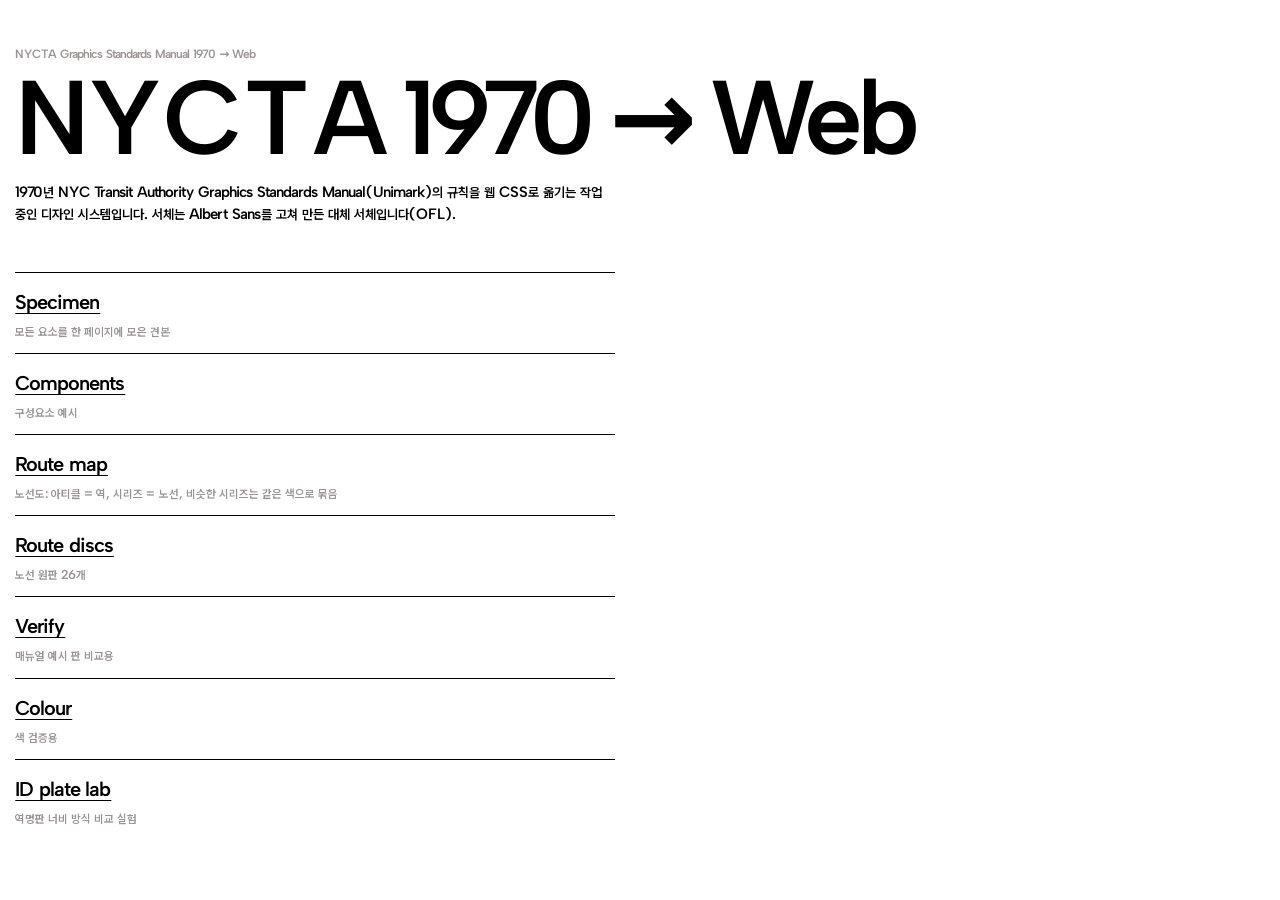
==== commit e1ba8f7c: "Route map: article = station, series = line, similar series = bundle (DEC-036) Data keys are now gro" ====
--- a/index.html
+++ b/index.html
@@ -25,7 +25,7 @@
   <ul>
     <li><a href="specimen.html">Specimen</a><span>모든 요소를 한 페이지에 모은 견본</span></li>
     <li><a href="components.html">Components</a><span>구성요소 예시</span></li>
-    <li><a href="map.html">Route map</a><span>노선도: 아티클 = 선, 같은 주제는 같은 색으로 묶음</span></li>
+    <li><a href="map.html">Route map</a><span>노선도: 아티클 = 역, 시리즈 = 노선, 비슷한 시리즈는 같은 색으로 묶음</span></li>
     <li><a href="discs.html">Route discs</a><span>노선 원판 26개</span></li>
     <li><a href="verify.html">Verify</a><span>매뉴얼 예시 판 비교용</span></li>
     <li><a href="verify_color.html">Colour</a><span>색 검증용</span></li>
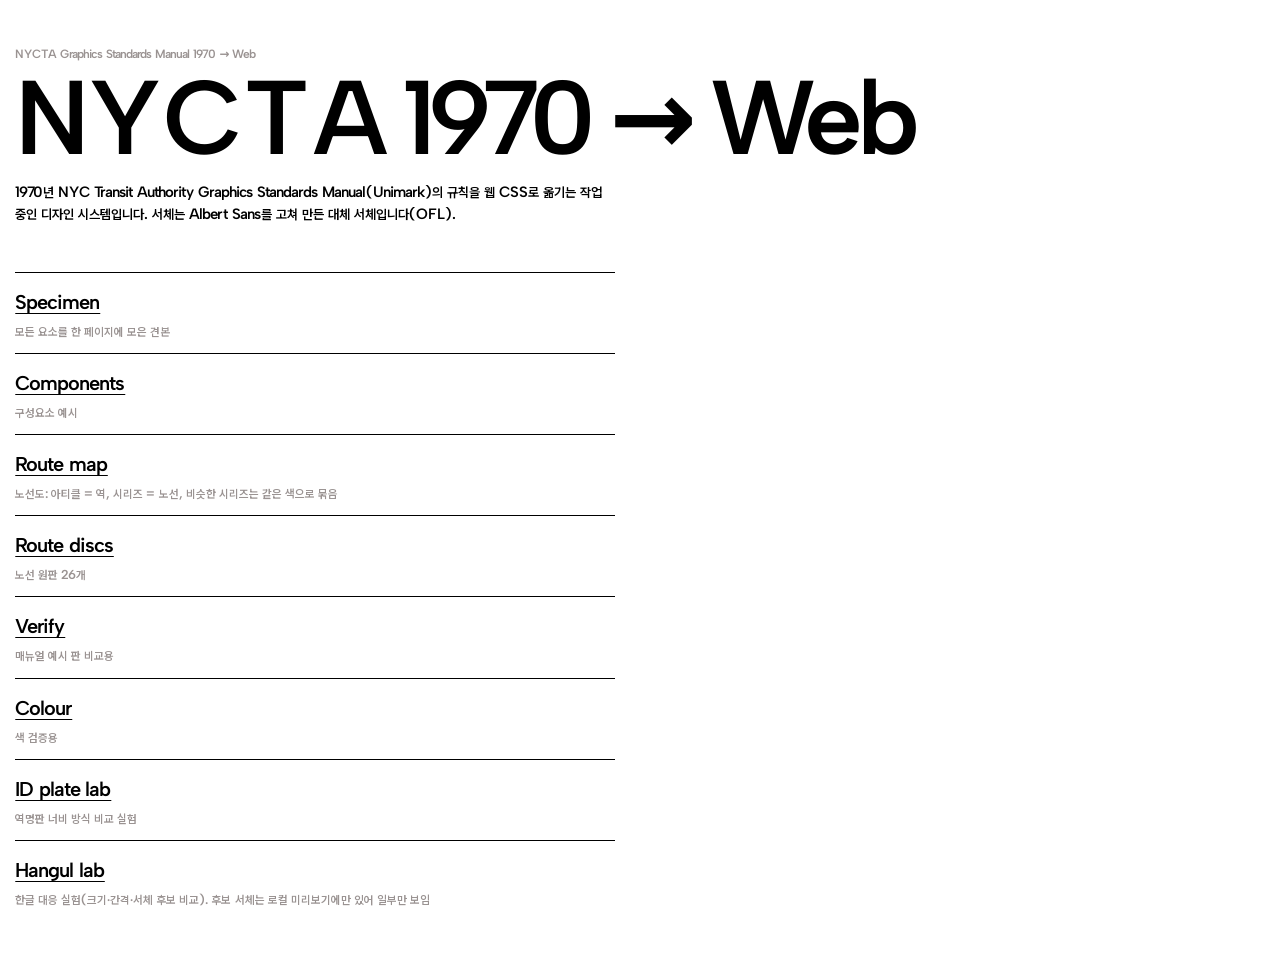
==== commit a5de8fd4: "Docs: ledger, directive, CLAUDE.md and README brought up to date - ledger: DEC-002 rule said 101px (" ====
--- a/index.html
+++ b/index.html
@@ -30,6 +30,7 @@
     <li><a href="verify.html">Verify</a><span>매뉴얼 예시 판 비교용</span></li>
     <li><a href="verify_color.html">Colour</a><span>색 검증용</span></li>
     <li><a href="lab-ident.html">ID plate lab</a><span>역명판 너비 방식 비교 실험</span></li>
+    <li><a href="lab-hangul.html">Hangul lab</a><span>한글 대응 실험(크기·간격·서체 후보 비교). 후보 서체는 로컬 미리보기에만 있어 일부만 보임</span></li>
   </ul>
 </main>
 </body>
--- a/css/nycta.css
+++ b/css/nycta.css
@@ -617,14 +617,8 @@
 .map__svg { display: block; max-width: none; overflow: visible; }
 .map__casing { fill: none; stroke: var(--bg); stroke-linecap: butt; stroke-linejoin: round; } /* DEC-036 | - | [설계결정] ground cut where lines cross */
 .map__line { fill: none; stroke: var(--line); stroke-linecap: butt; stroke-linejoin: round; } /* DEC-036, COLOR-003 | - | [설계결정] route colour */
-.map__stop { fill: var(--c-black); }                    /* DEC-036 | - | [설계결정] station = plain black circle, no letter */
+.map__stop { fill: var(--c-black); }                    /* DEC-036 | - | [설계결정] station = plain black circle, no letter; no dark-mode ring (it always sits on a line) */
 .map__transfer { fill: none; stroke: var(--fg); stroke-linecap: round; stroke-linejoin: round; } /* DEC-036 | - | [설계결정] one station on two groups; page colour so it stays visible in dark mode */
+.map__grid line { stroke: var(--c-grey); stroke-width: 1px; opacity: 0.35; vector-effect: non-scaling-stroke; } /* DEC-036 | - | [설계결정] alignment check only ("grid": true) */
 .map__name { fill: var(--fg); font-weight: var(--font-weight); } /* DEC-036, TYPE-001 | - | [설계결정] */
 .map a:focus-visible { outline: 1px solid var(--fg); }  /* DEC-008 | - | [설계결정] */
-/* black stations get a white ring in dark mode — DEC-019 | - | [설계결정] */
-@media (prefers-color-scheme: dark) {
-  :root:not([data-theme="light"]) .map__stop { stroke: var(--c-white); }
-  :root:not([data-theme="light"]) .map__stop { stroke-width: 1px; }
-}
-:root[data-theme="dark"] .map__stop { stroke: var(--c-white); }
-:root[data-theme="dark"] .map__stop { stroke-width: 1px; }
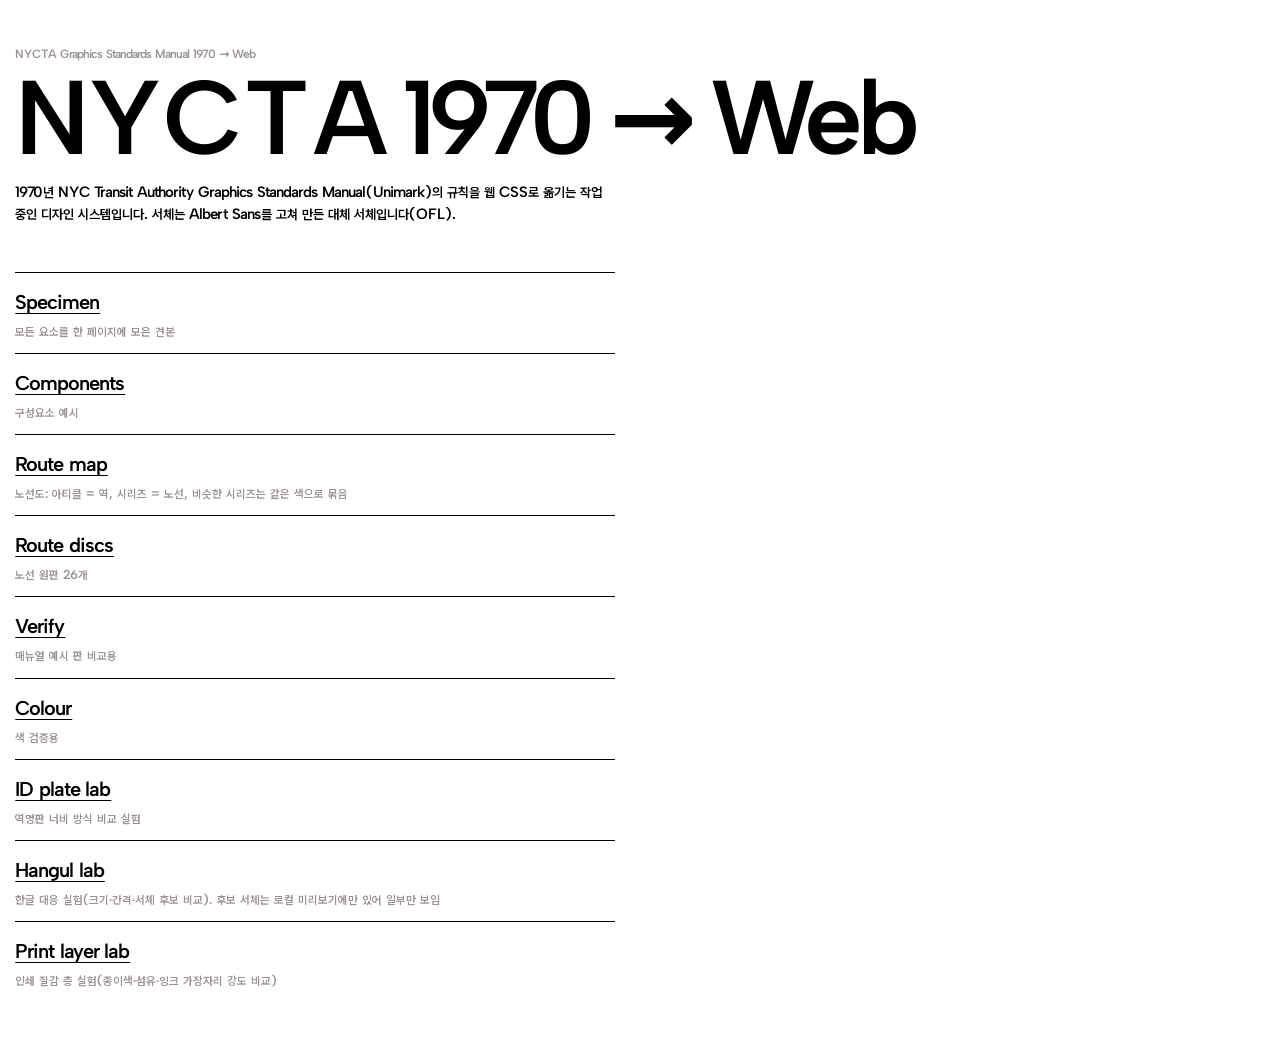
==== commit 4aa7cef0: "Audit fixes, cascade layers, and pointer hover states (DEC-046, DEC-047)" ====
--- a/index.html
+++ b/index.html
@@ -31,6 +31,7 @@
     <li><a href="verify_color.html">Colour</a><span>색 검증용</span></li>
     <li><a href="lab-ident.html">ID plate lab</a><span>역명판 너비 방식 비교 실험</span></li>
     <li><a href="lab-hangul.html">Hangul lab</a><span>한글 대응 실험(크기·간격·서체 후보 비교). 후보 서체는 로컬 미리보기에만 있어 일부만 보임</span></li>
+    <li><a href="lab-print.html">Print layer lab</a><span>인쇄 질감 층 실험(종이색·섬유·잉크 가장자리 강도 비교)</span></li>
   </ul>
 </main>
 </body>
--- a/css/nycta.css
+++ b/css/nycta.css
@@ -29,9 +29,12 @@
   font-display: swap;
 }
 
+@layer nycta.tokens, nycta.base, nycta.components; /* DEC-046 | - | [설계결정] cascade layers so host apps override without specificity battles */
+
 /* -------------------------------------------------------------------------
    1. Tokens
    ------------------------------------------------------------------------- */
+@layer nycta.tokens {
 :root {
   /* --- typeface --- */
   --font-sign: "Albert Sans NYCTA", "NYCTA Hangul", system-ui, sans-serif; /* DEC-017, DEC-024, DEC-032 | - | [설계결정] substitute for TYPE-001 Standard Medium; Hangul companion */
@@ -43,45 +46,20 @@
   --ws: -0.1485em;                                      /* DEC-018, TYPE-021 | pdf p.62,65 | [변환] word gap = 0.34 cap ink-to-ink (manual samples '& Brooklyn', 'Broadway Nassau') */
   --lsb-comp: 0.064em;                                  /* DEC-025 | pdf p.62,66 | [변환] straight-stem capitals (B D E F H I K L M N P R U): font side bearing − master inset; round letters end up ≈0.02em left (optical overshoot) */
   --ws-ko: -0.0737em;                                   /* DEC-033, DEC-018 | - | [변환] Hangul word gap ink-to-ink = 0.34 × 1.1 cap */
+  --lsb-table: "A0.0022 B0.0642 C0.0398 D0.0638 E0.0776 F0.0622 G0.0392 H0.0628 I0.064 J0.0437 K0.0624 L0.0634 M0.0669 N0.0622 O0.0371 P0.069 Q0.0359 R0.0682 S0.042 T0.0281 U0.0569 V0.021 W0.0186 X0.043 Y0.0183 Z0.0438 a0.0371 b0.0561 c0.0394 d0.0316 e0.0371 f0.0325 g0.0394 h0.056 i0.0563 j-0.0441 k0.0618 l0.0552 m0.0554 n0.055 o0.0423 p0.0653 q0.0388 r0.0565 s0.0404 t0.0222 u0.0448 v0.0084 w0.0206 x0.0218 y-0.0028 z0.0336 00.0547 10.032 20.0394 30.0465 40.0326 50.0557 60.0519 70.0244 80.0496 90.0422 &0.0559";                                     /* DEC-043, DEC-025 | - | [변환] per first letter pull (em), written by tools/build_fonts.py --write-css, applied by js/nycta.js */
   --lsb-comp-ko: 0.0199em;                              /* DEC-033, DEC-025 | - | [변환] median Hangul left side bearing (after −1 unit tracking) */
   --trim-k: 0.35;                                       /* GRID-003 | - | [변환] (ascent+descent)/2 − (ascent − cap) of the web font */
 
   /* --- module (sign scale) --- */
-  --module: clamp(40px, 10vw, 97.75px);                 /* DEC-001, DEC-002 | - | [변환] 1rem × 0.700 × 12 / 1.375 = 97.75px max */
-  --in: calc(var(--module) / 12);                       /* GRID-002 | pdf p.9–11 | [변환] module = 12in */
-
-  /* cap heights (TYPE-004: size = UPPER CASE X height) */
-  --cap-l: calc(var(--in) * 9);                         /* TYPE-005 | pdf p.7–9 | [이미지판독] identification / Exit / Transfer */
-  --cap-m: calc(var(--in) * 4.25);                      /* TYPE-006 | pdf p.7,8,10 | [이미지판독] directional */
-  --cap-s: calc(var(--in) * 1.375);                     /* TYPE-007 | pdf p.7,8,11 | [이미지판독] informational */
-  --fs-l: calc(var(--cap-l) / var(--cap-em));           /* TYPE-005 | - | [변환] cap / capEm */
-  --fs-m: calc(var(--cap-m) / var(--cap-em));           /* TYPE-006 | - | [변환] cap / capEm */
-  --fs-s: max(12px, calc(var(--cap-s) / var(--cap-em))); /* TYPE-007, DEC-016 | - | [변환] cap / capEm, 12px floor [설계결정] */
-
-  /* space units (TYPE-026: 1 unit = cap / 36) — reference only; the pair matrix is applied inside the font (DEC-024) */
-  --unit-l: calc(var(--cap-l) / 36);                    /* TYPE-026 | pdf p.104,116 | [이미지판독] */
-  --unit-m: calc(var(--cap-m) / 36);                    /* TYPE-026 | pdf p.158 | [이미지판독] */
-  --unit-s: calc(var(--cap-s) / 36);                    /* TYPE-026 | pdf p.174 | [이미지판독] */
+  --fs-min: 12px;                                       /* DEC-016, DEC-023 | - | [설계결정] Information text floor */
+  --module: clamp(40px, 10vw, calc(1rem * var(--cap-em) * 12 / 1.375)); /* DEC-001, DEC-002 | - | [변환] tracks --cap-em & root font-size (97.75px for Albert 16px) */
 
   /* line heights (font-size units) = pitch / cap × capEm */
   --lh-g2: calc(5.625 / 4.25 * var(--cap-em));          /* GRID-006 | pdf p.10 | [변환] pitch 5 5/8in → 0.9265 */
   --lh-g1: calc(1.875 / 1.375 * var(--cap-em));         /* GRID-007 | pdf p.11 | [변환] pitch 1 7/8in → 0.9545 */
   --lh-body: 1.5;                                       /* DEC-020 | - | [설계결정] long-form text only */
 
-  /* spacing */
-  --space-margin: calc(var(--in) * 0.5);                /* GRID-003, GRID-004 | pdf p.9–11 | [이미지판독] ½in top/left */
-  --space-gap-g1: calc(var(--in) * 0.5);                /* GRID-007 | pdf p.11 | [이미지판독] baseline → next cap line */
-  --space-gap-g2: calc(var(--in) * 1.375);              /* GRID-006 | pdf p.10 | [이미지판독] */
-  --space-disc-text: calc(var(--in) * 0.5);             /* GRID-009 | pdf p.11 | [이미지판독] */
-
-  /* strokes */
-  --stroke-band: calc(var(--in) * 1.625);               /* GRID-013 | pdf p.64 | [이미지판독] black band 1 5/8in */
-  --stroke-divider: max(1px, calc(var(--in) * 0.125));  /* SIGN-023 | pdf p.88 | [확정] 1/8in divider line */
-
-  /* discs */
-  --disc-l: calc(var(--in) * 11);                       /* DISC-001, GRID-016 | pdf p.14,65 | [이미지판독] 11in in 12in module */
-  --disc-m: calc(var(--in) * 5.5);                      /* DISC-001 | pdf p.14 | [이미지판독] */
-  --disc-s: calc(var(--in) * 1.6875);                   /* DISC-001, GRID-008 | pdf p.11,14 | [이미지판독] 1 11/16in */
+  /* discs (sizes in the module rule below) */
   --disc-glyph: 0.408;                                  /* DISC-004, DISC-007 | pdf p.15–40 | [이미지판독] glyph cap / D, median of 26 masters */
 
   /* --- document scale (DEC-002): body = Information tier at 1rem --- */
@@ -97,8 +75,16 @@
   --doc-band: calc(var(--doc-in) * 1.625);              /* GRID-013 | - | [변환] band at document scale */
   --doc-rule: max(1px, calc(var(--doc-in) * 0.125));    /* SIGN-023 | - | [변환] 1/8in */
 
+  /* --- UI geometry, focus & layering tokens --- */
+  --ring-w: 0.5px;                                      /* DEC-041 | - | [설계결정] plate / dark-mode ring width */
+  --focus-w: 1px;                                       /* DEC-008 | - | [설계결정] minimal keyboard focus outline */
+  --focus-offset: 2px;                                  /* DEC-008 | - | [설계결정] */
+  --z-dot: 1;                                           /* DEC-045 | - | [설계결정] station dot above vertical strip */
+  --z-print-grain: 2147483646;                          /* DEC-038 | - | [설계결정] paper grain overlay above page flow */
+
   /* --- colors (DEC-003: scan, paper-corrected) --- */
-  --c-white:      #FFFFFF;                              /* COLOR-009 | pdf p.65 | [확정] */
+  --c-pure-white: #FFFFFF;                              /* COLOR-009 | pdf p.65 | [확정] immutable white (unaffected by DEC-038 paper tint) */
+  --c-white:      var(--c-pure-white);                  /* COLOR-009 | pdf p.65 | [확정] surface white (paper tint swaps this under data-print) */
   --c-black:      #000000;                              /* COLOR-009, DEC-003 | pdf p.65 | [설계결정] pure black, swatch photo distorted */
   --c-yellow:     #FFCE0E;                              /* COLOR-005 | pdf p.49 | [이미지판독] PMS 130 lines + PMS 109 Transfer */
   --c-orange:     #FF6E10;                              /* COLOR-005 | pdf p.50 | [이미지판독] PMS 165 */
@@ -108,11 +94,19 @@
   --c-lightblue:  #02C6F4;                              /* COLOR-005 | pdf p.54 | [이미지판독] PMS 312 */
   --c-blue:       #0262D3;                              /* COLOR-005 | pdf p.55 | [이미지판독] PMS 300 */
   --c-grey:       #9A9392;                              /* COLOR-005, COLOR-007, DEC-027 | pdf p.57,88 | [설계결정] scan #9E9897 darkened to 3:1 with white */
-  --c-red-text:   #E72400;                              /* DEC-026 | - | [설계결정] scan red darkened (same hue) to 4.5:1 on white, small red text only */
+  --c-grey-text:  #797473;                              /* DEC-046, DEC-045, DEC-027 | - | [설계결정] --c-grey darkened (same hue) to 4.61:1 on white / 4.51:1 on paper, small grey text on white surfaces */
+  --c-red-text-light: #E72400;                          /* DEC-026 | - | [설계결정] scan red darkened (same hue) to 4.5:1 on white, small red text only */
+  --c-red-text:   var(--c-red-text-light);              /* DEC-026, DEC-041 | - | [설계결정] dark mode swaps it; plates keep the light value */
 
   /* semantic (swapped in dark mode, DEC-019) */
   --fg: var(--c-black);                                 /* COLOR-009 | pdf p.65 | [확정] black on white */
   --bg: var(--c-white);                                 /* COLOR-009 | pdf p.65 | [확정] */
+  --ring-plate: 0 0 0 var(--ring-w) var(--c-black);     /* DEC-041 | - | [설계결정] 0.5px black ring in light mode, white in dark mode */
+  --disc-dark-ring: none;                               /* DEC-019, DEC-041 | - | [설계결정] 0.5px white ring on black discs sitting on dark surfaces */
+  --backdrop-bg: color-mix(in srgb, var(--bg) 80%, transparent); /* DEC-031 | - | [설계결정] page colour at 80% */
+  --select-arrow-light: url("data:image/svg+xml,%3Csvg xmlns='http://www.w3.org/2000/svg' viewBox='-0.5 -0.5 1 1'%3E%3Cg transform='rotate(90)'%3E%3Cpath fill='%23000000' d='M -0.488 -0.1015 L 0.119 -0.1015 L -0.048 -0.269 L 0.096 -0.403 L 0.5 0 L 0.096 0.403 L -0.048 0.269 L 0.119 0.1015 L -0.488 0.1015 Z'/%3E%3C/g%3E%3C/svg%3E");
+  --select-arrow-dark: url("data:image/svg+xml,%3Csvg xmlns='http://www.w3.org/2000/svg' viewBox='-0.5 -0.5 1 1'%3E%3Cg transform='rotate(90)'%3E%3Cpath fill='%23FFFFFF' d='M -0.488 -0.1015 L 0.119 -0.1015 L -0.048 -0.269 L 0.096 -0.403 L 0.5 0 L 0.096 0.403 L -0.048 0.269 L 0.119 0.1015 L -0.488 0.1015 Z'/%3E%3C/g%3E%3C/svg%3E");
+  --select-arrow: var(--select-arrow-light);            /* DEC-009, ARROW-005 | - | [설계결정] down arrow on <select> */
   --c-exit-bg: var(--c-red);    --c-exit-fg: var(--c-white);       /* COLOR-010 | pdf p.67 | [확정] white on Warm Red */
   --c-transfer-bg: var(--c-yellow); --c-transfer-fg: var(--c-black); /* COLOR-011, DEC-004 | pdf p.67 | [확정] black on PMS 109 */
   --c-mandatory: var(--c-red-text);                     /* SIGN-018, COLOR-012, DEC-026 | pdf p.86 | [설계결정] */
@@ -122,6 +116,40 @@
 
   color-scheme: light dark;
 }
+/* Everything measured in the module (sign scale). Declared again on every element that sets its own --module, or the
+   values arrive already computed from :root and only the cells (.m) follow the new module, not the type, rules or discs.
+   DEC-016, DEC-002 | - | [설계결정] .compact and .module-scope (any element that sets --module) recompute them */
+:root, .compact, .module-scope {
+  --in: calc(var(--module) / 12);                       /* GRID-002 | pdf p.9–11 | [변환] module = 12in */
+
+  /* cap heights (TYPE-004: size = UPPER CASE X height) */
+  --cap-l: calc(var(--in) * 9);                         /* TYPE-005 | pdf p.7–9 | [이미지판독] identification / Exit / Transfer */
+  --cap-m: calc(var(--in) * 4.25);                      /* TYPE-006 | pdf p.7,8,10 | [이미지판독] directional */
+  --cap-s: calc(var(--in) * 1.375);                     /* TYPE-007 | pdf p.7,8,11 | [이미지판독] informational */
+  --fs-l: calc(var(--cap-l) / var(--cap-em));           /* TYPE-005 | - | [변환] cap / capEm */
+  --fs-m: calc(var(--cap-m) / var(--cap-em));           /* TYPE-006 | - | [변환] cap / capEm */
+  --fs-s: max(var(--fs-min), calc(var(--cap-s) / var(--cap-em))); /* TYPE-007, DEC-016 | - | [변환] cap / capEm, 12px floor [설계결정] */
+
+  /* space units (TYPE-026: 1 unit = cap / 36) — reference only; the pair matrix is applied inside the font (DEC-024) */
+  --unit-l: calc(var(--cap-l) / 36);                    /* TYPE-026 | pdf p.104,116 | [이미지판독] */
+  --unit-m: calc(var(--cap-m) / 36);                    /* TYPE-026 | pdf p.158 | [이미지판독] */
+  --unit-s: calc(var(--cap-s) / 36);                    /* TYPE-026 | pdf p.174 | [이미지판독] */
+
+  /* spacing */
+  --space-margin: calc(var(--in) * 0.5);                /* GRID-003, GRID-004 | pdf p.9–11 | [이미지판독] ½in top/left */
+  --space-gap-g1: calc(var(--in) * 0.5);                /* GRID-007 | pdf p.11 | [이미지판독] baseline → next cap line */
+  --space-gap-g2: calc(var(--in) * 1.375);              /* GRID-006 | pdf p.10 | [이미지판독] */
+  --space-disc-text: calc(var(--in) * 0.5);             /* GRID-009 | pdf p.11 | [이미지판독] */
+
+  /* strokes */
+  --stroke-band: calc(var(--in) * 1.625);               /* GRID-013 | pdf p.64 | [이미지판독] black band 1 5/8in */
+  --stroke-divider: max(1px, calc(var(--in) * 0.125));  /* SIGN-023 | pdf p.88 | [확정] 1/8in divider line */
+
+  /* discs */
+  --disc-l: calc(var(--in) * 11);                       /* DISC-001, GRID-016 | pdf p.14,65 | [이미지판독] 11in in 12in module */
+  --disc-m: calc(var(--in) * 5.5);                      /* DISC-001 | pdf p.14 | [이미지판독] */
+  --disc-s: calc(var(--in) * 1.6875);                   /* DISC-001, GRID-008 | pdf p.11,14 | [이미지판독] 1 11/16in */
+}
 
 /* -------------------------------------------------------------------------
    2. Dark mode (DEC-019)
@@ -132,6 +160,9 @@
     --bg: var(--c-black);                               /* DEC-019 | - | [설계결정] swap */
     --font-weight: var(--font-weight-dark);             /* DEC-019 | - | [설계결정] */
     --c-red-text: var(--c-red);                         /* DEC-026 | - | [설계결정] scan red already 6.3:1 on black */
+    --ring-plate: 0 0 0 var(--ring-w) var(--c-pure-white); /* DEC-041 | - | [설계결정] 0.5px white ring on plates, popups, line-strips */
+    --disc-dark-ring: 0 0 0 var(--ring-w) var(--c-pure-white); /* DEC-019, DEC-041 | - | [설계결정] 0.5px white ring on black discs outside light plates */
+    --select-arrow: var(--select-arrow-dark);           /* DEC-009 | - | [설계결정] */
   }
 }
 :root[data-theme="dark"] {
@@ -139,11 +170,16 @@
   --bg: var(--c-black);                                 /* DEC-019 | - | [설계결정] */
   --font-weight: var(--font-weight-dark);               /* DEC-019 | - | [설계결정] */
   --c-red-text: var(--c-red);                           /* DEC-026 | - | [설계결정] */
-}
+  --ring-plate: 0 0 0 var(--ring-w) var(--c-pure-white); /* DEC-041 */
+  --disc-dark-ring: 0 0 0 var(--ring-w) var(--c-pure-white); /* DEC-019, DEC-041 */
+  --select-arrow: var(--select-arrow-dark);             /* DEC-009 */
+}
+} /* end @layer nycta.tokens */
 
 /* -------------------------------------------------------------------------
    3. Base
    ------------------------------------------------------------------------- */
+@layer nycta.base {
 *, *::before, *::after { box-sizing: border-box; border-radius: 0; } /* DEC-009 | - | [설계결정] exact rectangles everywhere */
 /* em-based spacing must resolve against each element's own font-size, so it is set on every element
    (an inherited letter-spacing would keep the body's px value) — DEC-018 | - | [변환] */
@@ -171,8 +207,6 @@
   margin: 0;
   font-size: var(--doc-fs-s);                           /* DEC-005 | - | [설계결정] body = Information tier */
   line-height: var(--lh-body);                          /* DEC-020 | - | [설계결정] */
-  letter-spacing: var(--ls);                            /* DEC-018 | - | [변환] */
-  word-spacing: var(--ws);                              /* DEC-018, TYPE-021 | pdf p.13 | [변환] */
   text-transform: none;                                 /* DONT-005 | pdf p.13 | [확정] never all caps */
   text-align: left;                                     /* GRID-004 | pdf p.9–11 | [이미지판독] flush left */
 }
@@ -238,19 +272,31 @@
 .compact__item  { font-size: var(--fs-s); line-height: var(--lh-g1); } /* rest → Information (12px floor via --fs-s) */
 .compact > * + * { border-top: var(--stroke-divider) solid currentColor; padding-top: var(--space-gap-g1); } /* hierarchy by order + rule */
 
+} /* end @layer nycta.base */
+
 /* -------------------------------------------------------------------------
    6. Layout utilities
    ------------------------------------------------------------------------- */
-.plate {                                                /* GRID-012, GRID-013, GRID-014 | pdf p.64–65 | [이미지판독] */
+@layer nycta.components {
+.plate {                                                /* GRID-012, GRID-013, GRID-014, DEC-041 | pdf p.64–65 | [이미지판독] */
+  --fg: var(--c-black); --bg: var(--c-white);           /* DEC-041 | - | [설계결정] plates stay light in both themes */
+  --font-weight: var(--font-weight-light);              /* DEC-041, DEC-019 | - | [설계결정] black type on white → no irradiation offset */
+  --c-red-text: var(--c-red-text-light);                /* DEC-041, DEC-026 | - | [설계결정] red text on white keeps light contrast */
+  --c-mandatory: var(--c-red-text-light);               /* DEC-041, DEC-026 | - | [설계결정] */
+  --c-error: var(--c-red-text-light);                   /* DEC-041, DEC-026 | - | [설계결정] */
+  --disc-dark-ring: none;                               /* DEC-041, DEC-019 | - | [설계결정] black discs on white plate need no white ring */
+  --select-arrow: var(--select-arrow-light);            /* DEC-041 | - | [설계결정] */
   display: flex;
   align-items: stretch;
   border-top: var(--stroke-band) solid var(--fg);       /* GRID-013 | pdf p.64 | [이미지판독] band above the field */
   background: var(--bg);
   color: var(--fg);
-  width: max-content;
-  max-width: 100%;
-  min-width: 0;
+  font-weight: var(--font-weight);
+  width: max-content;                                   /* DEC-023 | - | [설계결정] the whole plate (field + band) sticks out when wider than its container; */
+  flex-shrink: 0;                                       /* DEC-023 | - | [설계결정] never shrink a plate inside a flex wrapper (its band must cover every cell) */
+  min-width: 0;                                         /*   no max-width, or the field and band stop at the container while the cells run on */
   overflow: visible;                                    /* DEC-023 | - | [설계결정] plates never scroll inside; a plate wider than the screen sticks out */
+  box-shadow: var(--ring-plate);                        /* DEC-041 | - | [설계결정] 0.5px black ring in light mode, white ring in dark mode */
 }
 .m {                                                    /* GRID-012 | pdf p.64 | [확정] 1 ft module cell, field 12in */
   flex: 0 0 auto;
@@ -264,11 +310,10 @@
 .m-6 { width: calc(var(--module) * 6); }                /* SIGN-012 | pdf p.66 | [확정] */
 .m-8 { width: calc(var(--module) * 8); }                /* GRID-012 | pdf p.64 | [확정] identification 8×1 */
 .m-auto { width: auto; min-width: var(--module); padding-right: var(--space-margin); } /* SIGN-003 | pdf p.62 | [이미지판독] copy width varies */
-/* With chart kerning (DEC-024) 'Times Square' fits 6 ft and 'Broadway Nassau' 8 ft at 9in caps;
-   names that still exceed a fixed plate (e.g. 'Avenue M' needs ≈4.5 ft) use .m-auto (DEC-022). */
+/* Identification plates size themselves to the name in ½ ft steps (DEC-030, .sign-ident below + js/nycta.js);
+   .m-auto is for other copy cells whose width varies (Exit, Transfer). */
 .m-blank { padding: 0; }                                /* SIGN-004 | pdf p.62 | [확정] blank 1×1 between directions */
-.m-center { display: grid; place-items: center; padding: 0; } /* GRID-016, GRID-017 | pdf p.65 | [이미지판독] disc/arrow centered */
-.m-center { overflow: clip; }                           /* DEC-023 | - | [설계결정] a rotated arrow's box must not spill out; ink stays inside the 11in circle */
+.m-center { display: grid; place-items: center; padding: 0; overflow: clip; } /* GRID-016, GRID-017, DEC-023 | pdf p.65 | [이미지판독] disc/arrow centered; rotated arrow box clipped */
 
 .stack-g1 > * + * { margin-top: var(--space-gap-g1); } /* GRID-007 | pdf p.11 | [이미지판독] */
 .stack-g2 > * + * { margin-top: var(--space-gap-g2); } /* GRID-006 | pdf p.10 | [이미지판독] */
@@ -300,7 +345,7 @@
    painted in currentColor through a mask, so the two can never drift apart (no text layout, no font rounding).
    Masked labels keep their text, transparent, for screen readers and copying; other labels fall back to the text. */
 .disc > span { display: block; color: var(--disc-text, inherit); } /* DEC-035 | - | [설계결정] */
-.disc::after {                                          /* DISC-004, DISC-007, DEC-035 | pdf p.15–40 | [변환] glyph layer */
+.disc::after {                                          /* DISC-004, DISC-007, DEC-035, DEC-037 | pdf p.15–40 | [변환] glyph layer, bold outlines */
   content: "";
   position: absolute;
   inset: 0;
@@ -325,73 +370,72 @@
 }
 .disc--inline > span { position: absolute; left: 50%; top: 50%; transform: translate(-50%, -50%); } /* DEC-034 | - | [변환] out of flow → baseline = margin edge */
 
-/* line → color (COLOR-003 | pdf p.15–40 | [확정]; hex DEC-003) */
-.disc[data-line="1"],  .disc[data-line="7"],  .disc[data-line="D"],  .disc[data-line="EE"] { --line: var(--c-orange); }
-.disc[data-line="2"],  .disc[data-line="HH"], .disc[data-line="QB"] { --line: var(--c-red); }
-.disc[data-line="3"],  .disc[data-line="8"],  .disc[data-line="E"],  .disc[data-line="M"]  { --line: var(--c-lightblue); }
-.disc[data-line="4"],  .disc[data-line="AA"], .disc[data-line="F"]  { --line: var(--c-magenta); }
-.disc[data-line="5"],  .disc[data-line="B"],  .disc[data-line="LL"], .disc[data-line="QJ"] { --line: var(--c-black); }
-.disc[data-line="6"],  .disc[data-line="N"]   { --line: var(--c-yellow); color: var(--c-black); } /* DEC-004 | - | [설계결정] yellow → black glyph */
-.disc[data-line="CC"], .disc[data-line="GG"], .disc[data-line="RR"], .disc[data-line="SS"] { --line: var(--c-green); }
-.disc[data-line="A"],  .disc[data-line="KK"]  { --line: var(--c-blue); }
+/* line → color (COLOR-003 | pdf p.15–40 | [확정]; hex DEC-003); data-color allows non-1970 labels to pick a palette color cleanly (DEC-004, DEC-046) */
+:is(.disc, .line-strip):is([data-line="1"],  [data-line="7"],  [data-line="D"],  [data-line="EE"], [data-color="orange"])    { --line: var(--c-orange); }
+:is(.disc, .line-strip):is([data-line="2"],  [data-line="HH"], [data-line="QB"], [data-color="red"])                         { --line: var(--c-red); }
+:is(.disc, .line-strip):is([data-line="3"],  [data-line="8"],  [data-line="E"],  [data-line="M"],  [data-color="lightblue"]) { --line: var(--c-lightblue); }
+:is(.disc, .line-strip):is([data-line="4"],  [data-line="AA"], [data-line="F"],  [data-color="magenta"])                     { --line: var(--c-magenta); }
+:is(.disc, .line-strip):is([data-line="5"],  [data-line="B"],  [data-line="LL"], [data-line="QJ"], [data-color="black"])     { --line: var(--c-black); }
+:is(.disc, .line-strip):is([data-line="6"],  [data-line="N"],  [data-color="yellow"])                                        { --line: var(--c-yellow); }
+.disc:is([data-line="6"], [data-line="N"], [data-color="yellow"]) { color: var(--c-black); } /* DEC-004 | - | [설계결정] yellow → black glyph */
+:is(.disc, .line-strip):is([data-line="CC"], [data-line="GG"], [data-line="RR"], [data-line="SS"], [data-color="green"])     { --line: var(--c-green); }
+:is(.disc, .line-strip):is([data-line="A"],  [data-line="KK"], [data-color="blue"])                                          { --line: var(--c-blue); }
+:is(.disc, .line-strip)[data-color="grey"] { --line: var(--c-grey); }
 
 /* Per-label glyph outlines — DISC-004, DISC-007, DEC-035 | pdf p.15–40 | [변환] D = 1000, glyph cap 408, ink centre at the
    master offset (data/disc_masters.json: dx_D, dy_D, two-letter ink gap); labels without a master (0, 9, C, G, R, X …) centred. */
 /* disc glyph masks — generated by tools/build_fonts.py from the shipped font (DEC-035). Do not edit by hand. */
-.disc[data-line="1"]  { --disc-text: #0000; --disc-mask: url("data:image/svg+xml,%3Csvg xmlns='http://www.w3.org/2000/svg' viewBox='0 0 1000 1000'%3E%3Cpath d='M464 353H409V295H533V703H464Z'/%3E%3C/svg%3E"); }
-.disc[data-line="2"]  { --disc-text: #0000; --disc-mask: url("data:image/svg+xml,%3Csvg xmlns='http://www.w3.org/2000/svg' viewBox='0 0 1000 1000'%3E%3Cpath d='M369 655 486 546Q518 516 537 494Q556 473 564 454Q573 436 573 416Q573 388 557 370Q542 352 506 352Q484 352 468 362Q452 372 444 390Q436 409 435 434H369Q370 386 388 355Q407 323 438 308Q469 293 506 293Q550 293 581 309Q611 324 627 352Q643 379 643 415Q643 442 634 466Q624 491 601 519Q579 547 539 583L469 647H653V705H369Z'/%3E%3C/svg%3E"); }
-.disc[data-line="3"]  { --disc-text: #0000; --disc-mask: url("data:image/svg+xml,%3Csvg xmlns='http://www.w3.org/2000/svg' viewBox='0 0 1000 1000'%3E%3Cpath d='M364 410Q366 373 384 347Q403 321 433 307Q464 294 503 294Q546 294 575 310Q604 326 619 352Q635 379 635 410Q635 432 625 450Q616 468 601 480Q586 492 569 498V501Q591 507 608 519Q624 532 633 551Q642 570 642 597Q642 630 626 656Q611 681 580 696Q550 710 505 710Q462 710 430 697Q397 684 378 657Q360 629 358 584H425Q427 617 445 634Q464 651 505 651Q528 651 543 644Q558 637 565 624Q572 610 572 591Q572 554 548 542Q524 530 474 530H458V472H474Q503 472 523 466Q543 461 554 449Q564 438 564 418Q564 391 549 372Q534 353 501 353Q478 353 464 361Q449 369 441 382Q433 395 431 410Z'/%3E%3C/svg%3E"); }
-.disc[data-line="4"]  { --disc-text: #0000; --disc-mask: url("data:image/svg+xml,%3Csvg xmlns='http://www.w3.org/2000/svg' viewBox='0 0 1000 1000'%3E%3Cpath d='M520 615H310V565L505 297H589V557H642V615H589V705H520ZM522 557V368L389 557Z'/%3E%3C/svg%3E"); }
-.disc[data-line="5"]  { --disc-text: #0000; --disc-mask: url("data:image/svg+xml,%3Csvg xmlns='http://www.w3.org/2000/svg' viewBox='0 0 1000 1000'%3E%3Cpath d='M606 293V351H417V459Q429 444 450 434Q471 425 499 425Q536 425 562 438Q588 451 604 471Q620 492 628 516Q635 539 635 560Q635 602 617 634Q600 667 567 686Q534 705 488 705Q444 705 412 690Q381 675 363 649Q344 623 339 589H407Q413 615 434 631Q455 646 488 646Q514 646 531 636Q548 625 556 607Q565 588 565 562Q565 525 545 504Q525 483 488 483Q460 483 441 497Q422 512 414 535H348V293Z'/%3E%3C/svg%3E"); }
-.disc[data-line="6"]  { --disc-text: #0000; --disc-mask: url("data:image/svg+xml,%3Csvg xmlns='http://www.w3.org/2000/svg' viewBox='0 0 1000 1000'%3E%3Cpath d='M498 709Q454 709 420 690Q385 672 366 639Q346 606 346 565Q346 532 360 498Q373 464 401 430L505 297H580L458 451L384 525Q396 483 428 457Q461 431 508 431Q547 431 579 448Q611 465 630 495Q648 526 648 566Q648 607 628 640Q608 672 574 691Q540 709 498 709ZM416 566Q416 592 426 611Q435 630 453 640Q472 650 498 650Q523 650 541 640Q559 630 568 611Q578 592 578 566Q578 540 568 522Q559 503 541 493Q523 483 498 483Q472 483 453 493Q435 503 426 522Q416 540 416 566Z'/%3E%3C/svg%3E"); }
-.disc[data-line="7"]  { --disc-text: #0000; --disc-mask: url("data:image/svg+xml,%3Csvg xmlns='http://www.w3.org/2000/svg' viewBox='0 0 1000 1000'%3E%3Cpath d='M642 295V347L482 703H412L574 353H362V295Z'/%3E%3C/svg%3E"); }
-.disc[data-line="8"]  { --disc-text: #0000; --disc-mask: url("data:image/svg+xml,%3Csvg xmlns='http://www.w3.org/2000/svg' viewBox='0 0 1000 1000'%3E%3Cpath d='M417 489Q391 476 374 454Q357 432 357 399Q357 369 373 345Q388 321 419 307Q450 292 498 292Q545 292 576 307Q607 321 623 345Q638 370 638 399Q638 431 621 454Q604 477 578 489Q611 501 630 527Q649 553 649 589Q649 626 630 652Q610 679 576 694Q542 708 498 708Q454 708 420 694Q386 679 366 652Q347 626 347 589Q347 553 366 527Q385 500 417 489ZM568 407Q568 377 550 363Q532 350 498 350Q465 350 446 363Q427 376 427 407Q427 434 446 451Q465 467 498 467Q530 467 549 451Q568 434 568 407ZM498 519Q474 519 456 526Q437 534 427 549Q417 563 417 587Q417 616 437 633Q458 650 498 650Q537 650 558 633Q579 616 579 587Q579 565 569 549Q559 534 540 527Q522 519 498 519Z'/%3E%3C/svg%3E"); }
-.disc[data-line="A"]  { --disc-text: #0000; --disc-mask: url("data:image/svg+xml,%3Csvg xmlns='http://www.w3.org/2000/svg' viewBox='0 0 1000 1000'%3E%3Cpath d='M505 355H484L361 705H290L435 297H552L698 705H627ZM370 548H607V606H370Z'/%3E%3C/svg%3E"); }
-.disc[data-line="AA"] { --disc-text: #0000; --disc-mask: url("data:image/svg+xml,%3Csvg xmlns='http://www.w3.org/2000/svg' viewBox='0 0 1000 1000'%3E%3Cpath d='M297 354H276L153 704H82L227 296H344L489 704H419ZM161 547H399V605H161ZM727 354H706L583 704H513L657 296H775L920 704H849ZM592 547H830V605H592Z'/%3E%3C/svg%3E"); }
-.disc[data-line="B"]  { --disc-text: #0000; --disc-mask: url("data:image/svg+xml,%3Csvg xmlns='http://www.w3.org/2000/svg' viewBox='0 0 1000 1000'%3E%3Cpath d='M584 413Q584 386 566 371Q548 356 516 356H412V471H516Q548 471 566 456Q584 441 584 413ZM343 706V298H523Q566 298 595 312Q624 327 639 351Q654 375 654 405Q654 432 644 450Q634 469 617 480Q600 491 579 496V500Q604 504 623 515Q642 526 653 546Q663 567 663 597Q663 628 647 653Q631 677 602 692Q572 706 530 706ZM412 648H524Q557 648 575 633Q594 618 594 589Q594 559 574 543Q554 528 521 528H412Z'/%3E%3C/svg%3E"); }
-.disc[data-line="CC"] { --disc-text: #0000; --disc-mask: url("data:image/svg+xml,%3Csvg xmlns='http://www.w3.org/2000/svg' viewBox='0 0 1000 1000'%3E%3Cpath d='M93 501Q93 455 109 417Q125 379 153 351Q181 323 219 308Q257 293 300 293Q360 293 409 321Q457 350 483 404L426 423Q413 397 392 382Q371 366 348 359Q324 352 301 352Q262 352 230 370Q199 389 181 422Q163 456 163 501Q163 546 181 579Q199 613 230 632Q262 650 301 650Q325 650 349 643Q374 635 395 617Q417 599 432 568L488 586Q461 649 411 679Q362 709 300 709Q257 709 219 694Q181 679 153 651Q125 623 109 585Q93 547 93 501ZM510 501Q510 455 526 417Q542 379 570 351Q599 323 636 308Q674 293 717 293Q777 293 826 321Q875 350 900 404L844 423Q830 397 809 382Q788 366 765 359Q741 352 719 352Q679 352 648 370Q616 389 598 422Q580 456 580 501Q580 546 598 579Q616 613 648 632Q679 650 719 650Q742 650 766 643Q791 635 812 617Q834 599 849 568L905 586Q878 649 828 679Q779 709 717 709Q674 709 636 694Q599 679 570 651Q542 623 526 585Q510 547 510 501Z'/%3E%3C/svg%3E"); }
-.disc[data-line="D"]  { --disc-text: #0000; --disc-mask: url("data:image/svg+xml,%3Csvg xmlns='http://www.w3.org/2000/svg' viewBox='0 0 1000 1000'%3E%3Cpath d='M482 295Q548 295 596 320Q644 345 671 392Q697 438 697 501Q697 563 671 609Q644 654 596 678Q548 703 482 703H337V295ZM482 645Q552 645 590 607Q627 569 627 501Q627 432 590 392Q552 353 482 353H406V645Z'/%3E%3C/svg%3E"); }
-.disc[data-line="E"]  { --disc-text: #0000; --disc-mask: url("data:image/svg+xml,%3Csvg xmlns='http://www.w3.org/2000/svg' viewBox='0 0 1000 1000'%3E%3Cpath d='M628 353H419V468H576V525H419V645H628V703H350V295H628Z'/%3E%3C/svg%3E"); }
-.disc[data-line="EE"] { --disc-text: #0000; --disc-mask: url("data:image/svg+xml,%3Csvg xmlns='http://www.w3.org/2000/svg' viewBox='0 0 1000 1000'%3E%3Cpath d='M492 353H282V468H439V525H282V645H492V703H213V295H492ZM791 353H581V468H738V525H581V645H791V703H512V295H791Z'/%3E%3C/svg%3E"); }
-.disc[data-line="F"]  { --disc-text: #0000; --disc-mask: url("data:image/svg+xml,%3Csvg xmlns='http://www.w3.org/2000/svg' viewBox='0 0 1000 1000'%3E%3Cpath d='M374 306H652V364H443V479H600V536H443V714H374Z'/%3E%3C/svg%3E"); }
-.disc[data-line="GG"] { --disc-text: #0000; --disc-mask: url("data:image/svg+xml,%3Csvg xmlns='http://www.w3.org/2000/svg' viewBox='0 0 1000 1000'%3E%3Cpath d='M408 425Q386 386 354 370Q323 353 287 353Q249 353 217 372Q186 391 167 424Q149 458 149 502Q149 546 167 580Q185 613 216 632Q247 651 286 651Q313 651 337 642Q361 633 379 616Q397 599 408 578V537H290V480H477V582Q463 618 435 647Q407 676 369 693Q331 710 285 710Q242 710 204 695Q167 680 138 652Q110 624 94 586Q78 548 78 502Q78 457 94 418Q110 380 138 352Q167 324 204 309Q242 294 285 294Q324 294 360 307Q396 319 425 344Q453 368 469 403ZM844 425Q823 386 791 370Q759 353 724 353Q685 353 654 372Q622 391 604 424Q585 458 585 502Q585 546 603 580Q621 613 652 632Q684 651 722 651Q749 651 773 642Q797 633 815 616Q834 599 844 578V537H727V480H914V582Q900 618 872 647Q844 676 806 693Q768 710 722 710Q679 710 641 695Q603 680 575 652Q547 624 531 586Q515 548 515 502Q515 457 531 418Q547 380 575 352Q603 324 641 309Q678 294 722 294Q761 294 797 307Q833 319 861 344Q890 368 905 403Z'/%3E%3C/svg%3E"); }
-.disc[data-line="HH"] { --disc-text: #0000; --disc-mask: url("data:image/svg+xml,%3Csvg xmlns='http://www.w3.org/2000/svg' viewBox='0 0 1000 1000'%3E%3Cpath d='M151 293H220V466H412V293H482V701H412V523H220V701H151ZM516 293H586V466H778V293H847V701H778V523H586V701H516Z'/%3E%3C/svg%3E"); }
-.disc[data-line="KK"] { --disc-text: #0000; --disc-mask: url("data:image/svg+xml,%3Csvg xmlns='http://www.w3.org/2000/svg' viewBox='0 0 1000 1000'%3E%3Cpath d='M178 295H247V468H269L420 295H506L332 496L509 703H420L268 525H247V703H178ZM525 295H594V468H616L767 295H853L678 496L856 703H766L615 525H594V703H525Z'/%3E%3C/svg%3E"); }
-.disc[data-line="LL"] { --disc-text: #0000; --disc-mask: url("data:image/svg+xml,%3Csvg xmlns='http://www.w3.org/2000/svg' viewBox='0 0 1000 1000'%3E%3Cpath d='M342 295V645H525V703H273V295ZM620 295V645H803V703H551V295Z'/%3E%3C/svg%3E"); }
-.disc[data-line="M"]  { --disc-text: #0000; --disc-mask: url("data:image/svg+xml,%3Csvg xmlns='http://www.w3.org/2000/svg' viewBox='0 0 1000 1000'%3E%3Cpath d='M352 703H283V295H360L498 612L636 295H713V703H644V427L524 703H472L352 427Z'/%3E%3C/svg%3E"); }
-.disc[data-line="N"]  { --disc-text: #0000; --disc-mask: url("data:image/svg+xml,%3Csvg xmlns='http://www.w3.org/2000/svg' viewBox='0 0 1000 1000'%3E%3Cpath d='M666 298V706H595L405 407V706H336V298H407L597 596V298Z'/%3E%3C/svg%3E"); }
-.disc[data-line="QB"] { --disc-text: #0000; --disc-mask: url("data:image/svg+xml,%3Csvg xmlns='http://www.w3.org/2000/svg' viewBox='0 0 1000 1000'%3E%3Cpath d='M295 591H362V767H295ZM327 713Q284 713 246 698Q208 683 180 655Q152 627 136 589Q120 551 120 505Q120 459 136 421Q152 383 180 355Q208 327 246 312Q284 297 327 297Q370 297 408 312Q445 327 474 355Q502 383 518 421Q534 459 534 505Q534 551 518 589Q502 627 474 655Q445 683 408 698Q370 713 327 713ZM327 654Q367 654 397 636Q428 617 446 584Q464 551 464 505Q464 459 446 426Q428 393 397 374Q367 356 327 356Q287 356 256 374Q225 393 208 426Q190 459 190 505Q190 550 208 584Q226 618 256 636Q287 654 327 654ZM795 416Q795 389 777 374Q759 359 727 359H623V474H727Q759 474 777 459Q795 444 795 416ZM553 709V301H734Q777 301 806 316Q835 330 849 354Q864 378 864 408Q864 435 854 453Q844 472 828 483Q811 494 790 499V503Q815 507 834 518Q853 529 864 549Q874 570 874 600Q874 631 858 656Q842 681 812 695Q783 709 741 709ZM623 651H734Q767 651 786 636Q805 621 805 592Q805 562 785 547Q765 531 732 531H623Z'/%3E%3C/svg%3E"); }
-.disc[data-line="QJ"] { --disc-text: #0000; --disc-mask: url("data:image/svg+xml,%3Csvg xmlns='http://www.w3.org/2000/svg' viewBox='0 0 1000 1000'%3E%3Cpath d='M332 592H399V768H332ZM364 714Q321 714 283 699Q246 684 217 656Q189 628 173 590Q157 552 157 506Q157 460 173 422Q189 384 217 356Q246 328 283 313Q321 298 364 298Q407 298 445 313Q483 328 511 356Q539 384 555 422Q571 460 571 506Q571 552 555 590Q539 628 511 656Q483 684 445 699Q407 714 364 714ZM364 655Q404 655 435 637Q466 618 483 585Q501 552 501 506Q501 460 483 427Q466 394 435 375Q404 357 364 357Q324 357 294 375Q263 394 245 427Q227 460 227 506Q227 551 245 585Q263 619 294 637Q324 655 364 655ZM750 302H819V592Q819 630 803 657Q787 684 759 699Q731 714 696 714Q653 714 623 693Q594 672 582 634L641 615Q645 628 653 637Q660 646 671 651Q682 657 696 657Q713 657 725 648Q737 640 743 626Q750 613 750 596Z'/%3E%3C/svg%3E"); }
-.disc[data-line="RR"] { --disc-text: #0000; --disc-mask: url("data:image/svg+xml,%3Csvg xmlns='http://www.w3.org/2000/svg' viewBox='0 0 1000 1000'%3E%3Cpath d='M421 418Q421 388 403 370Q385 353 347 353H257V484H347Q373 484 389 476Q405 468 413 453Q421 438 421 418ZM348 295Q396 295 428 312Q460 328 476 357Q492 385 492 418Q492 440 484 462Q476 483 459 502Q442 520 415 531Q387 541 348 541H257V703H188V295ZM389 519 500 703H422L315 519ZM753 418Q753 388 735 370Q717 353 679 353H589V484H679Q705 484 721 476Q737 468 745 453Q753 438 753 418ZM679 295Q728 295 760 312Q792 328 808 357Q823 385 823 418Q823 440 816 462Q808 483 791 502Q774 520 746 531Q719 541 679 541H589V703H520V295ZM720 519 832 703H754L647 519Z'/%3E%3C/svg%3E"); }
-.disc[data-line="SS"] { --disc-text: #0000; --disc-mask: url("data:image/svg+xml,%3Csvg xmlns='http://www.w3.org/2000/svg' viewBox='0 0 1000 1000'%3E%3Cpath d='M243 593Q246 610 256 623Q267 635 284 643Q301 651 325 651Q362 651 380 634Q397 617 397 593Q397 574 386 561Q375 548 355 539Q334 530 308 522Q284 515 262 507Q240 499 222 487Q204 475 194 456Q183 437 184 409Q184 372 201 346Q219 320 250 306Q282 293 323 293Q357 293 385 302Q412 312 431 330Q451 349 460 376L396 397Q393 384 382 374Q372 364 356 358Q341 352 323 351Q304 351 288 357Q272 363 263 375Q254 387 254 403Q254 421 264 431Q274 442 292 448Q309 455 330 462Q355 469 379 478Q403 487 423 501Q443 514 455 535Q468 556 468 588Q468 622 452 649Q437 676 405 693Q374 709 327 709Q289 709 258 698Q227 686 206 665Q186 644 179 615ZM574 593Q577 610 588 623Q598 635 615 643Q632 651 656 651Q693 651 711 634Q729 617 729 593Q729 574 717 561Q706 548 686 539Q665 530 639 522Q615 515 593 507Q571 499 553 487Q535 475 525 456Q515 437 515 409Q515 372 532 346Q550 320 581 306Q613 293 654 293Q688 293 716 302Q743 312 763 330Q782 349 791 376L728 397Q724 384 714 374Q703 364 688 358Q672 352 654 351Q635 351 619 357Q603 363 594 375Q585 387 585 403Q585 421 595 431Q606 442 623 448Q640 455 661 462Q686 469 710 478Q734 487 754 501Q774 514 787 535Q799 556 799 588Q799 622 783 649Q768 676 736 693Q705 709 658 709Q620 709 589 698Q558 686 537 665Q517 644 510 615Z'/%3E%3C/svg%3E"); }
-.disc[data-line="0"]  { --disc-text: #0000; --disc-mask: url("data:image/svg+xml,%3Csvg xmlns='http://www.w3.org/2000/svg' viewBox='0 0 1000 1000'%3E%3Cpath d='M347 502Q347 456 355 418Q362 380 379 352Q396 325 426 309Q456 294 500 294Q545 294 574 309Q604 325 621 352Q638 380 645 418Q653 456 653 502Q653 548 645 587Q638 625 621 653Q604 680 574 695Q545 710 500 710Q456 710 426 695Q396 680 379 653Q362 625 355 587Q347 548 347 502ZM582 502Q582 473 580 446Q578 419 570 398Q562 377 545 365Q529 353 500 353Q471 353 455 365Q438 377 430 398Q422 419 420 446Q418 473 418 502Q418 533 420 560Q422 587 430 607Q438 628 455 640Q471 651 500 651Q529 651 545 640Q562 628 570 607Q578 587 580 560Q582 533 582 502Z'/%3E%3C/svg%3E"); }
-.disc[data-line="9"]  { --disc-text: #0000; --disc-mask: url("data:image/svg+xml,%3Csvg xmlns='http://www.w3.org/2000/svg' viewBox='0 0 1000 1000'%3E%3Cpath d='M499 294Q543 294 577 313Q611 331 631 364Q651 397 651 438Q651 471 637 505Q624 539 596 573L492 706H417L539 553L613 478Q601 520 568 546Q535 572 489 572Q449 572 417 555Q386 538 367 508Q349 477 349 437Q349 395 369 363Q389 331 423 313Q457 294 499 294ZM581 437Q581 411 571 392Q561 373 543 363Q525 353 499 353Q473 353 456 363Q438 373 429 392Q419 411 419 437Q419 462 429 481Q438 500 456 510Q473 520 499 520Q525 520 543 510Q561 500 571 481Q581 462 581 437Z'/%3E%3C/svg%3E"); }
-.disc[data-line="C"]  { --disc-text: #0000; --disc-mask: url("data:image/svg+xml,%3Csvg xmlns='http://www.w3.org/2000/svg' viewBox='0 0 1000 1000'%3E%3Cpath d='M303 502Q303 456 319 418Q335 380 363 352Q391 324 429 309Q466 294 509 294Q570 294 618 322Q667 351 692 405L636 424Q622 398 602 383Q581 367 557 360Q534 353 511 353Q471 353 440 371Q409 390 391 423Q373 457 373 502Q373 547 391 580Q409 614 440 633Q471 651 511 651Q534 651 559 644Q583 636 605 618Q626 600 641 569L697 587Q670 650 621 680Q571 710 509 710Q466 710 429 695Q391 680 363 652Q335 624 319 586Q303 548 303 502Z'/%3E%3C/svg%3E"); }
-.disc[data-line="G"]  { --disc-text: #0000; --disc-mask: url("data:image/svg+xml,%3Csvg xmlns='http://www.w3.org/2000/svg' viewBox='0 0 1000 1000'%3E%3Cpath d='M630 425Q608 386 577 370Q545 353 509 353Q471 353 439 372Q408 391 389 424Q371 458 371 502Q371 546 389 580Q407 613 438 632Q469 651 508 651Q535 651 559 642Q583 633 601 616Q619 599 630 578V537H513V480H699V582Q685 618 658 647Q630 676 592 693Q553 710 508 710Q464 710 427 695Q389 680 361 652Q332 624 317 586Q301 548 301 502Q301 457 317 418Q332 380 361 352Q389 324 427 309Q464 294 508 294Q547 294 583 307Q619 319 647 344Q676 368 691 403Z'/%3E%3C/svg%3E"); }
-.disc[data-line="H"]  { --disc-text: #0000; --disc-mask: url("data:image/svg+xml,%3Csvg xmlns='http://www.w3.org/2000/svg' viewBox='0 0 1000 1000'%3E%3Cpath d='M335 296H404V469H596V296H665V704H596V526H404V704H335Z'/%3E%3C/svg%3E"); }
-.disc[data-line="I"]  { --disc-text: #0000; --disc-mask: url("data:image/svg+xml,%3Csvg xmlns='http://www.w3.org/2000/svg' viewBox='0 0 1000 1000'%3E%3Cpath d='M465 296H535V704H465Z'/%3E%3C/svg%3E"); }
-.disc[data-line="J"]  { --disc-text: #0000; --disc-mask: url("data:image/svg+xml,%3Csvg xmlns='http://www.w3.org/2000/svg' viewBox='0 0 1000 1000'%3E%3Cpath d='M549 296H618V586Q618 624 602 651Q586 678 559 693Q531 708 495 708Q452 708 423 687Q393 666 382 628L441 609Q445 622 452 631Q459 640 470 645Q481 650 495 650Q512 650 524 642Q536 634 543 620Q549 607 549 590Z'/%3E%3C/svg%3E"); }
-.disc[data-line="K"]  { --disc-text: #0000; --disc-mask: url("data:image/svg+xml,%3Csvg xmlns='http://www.w3.org/2000/svg' viewBox='0 0 1000 1000'%3E%3Cpath d='M334 296H403V469H425L577 296H663L488 497L666 704H576L425 526H403V704H334Z'/%3E%3C/svg%3E"); }
-.disc[data-line="L"]  { --disc-text: #0000; --disc-mask: url("data:image/svg+xml,%3Csvg xmlns='http://www.w3.org/2000/svg' viewBox='0 0 1000 1000'%3E%3Cpath d='M443 296V646H626V704H374V296Z'/%3E%3C/svg%3E"); }
-.disc[data-line="O"]  { --disc-text: #0000; --disc-mask: url("data:image/svg+xml,%3Csvg xmlns='http://www.w3.org/2000/svg' viewBox='0 0 1000 1000'%3E%3Cpath d='M500 710Q457 710 419 695Q381 680 353 652Q325 624 309 586Q293 548 293 502Q293 456 309 418Q325 380 353 352Q381 324 419 309Q457 294 500 294Q543 294 581 309Q618 324 647 352Q675 380 691 418Q707 456 707 502Q707 548 691 586Q675 624 647 652Q618 680 581 695Q543 710 500 710ZM500 651Q540 651 571 633Q601 614 619 581Q637 548 637 502Q637 456 619 423Q601 390 571 371Q540 353 500 353Q460 353 429 371Q399 390 381 423Q363 456 363 502Q363 547 381 581Q399 615 430 633Q460 651 500 651Z'/%3E%3C/svg%3E"); }
-.disc[data-line="P"]  { --disc-text: #0000; --disc-mask: url("data:image/svg+xml,%3Csvg xmlns='http://www.w3.org/2000/svg' viewBox='0 0 1000 1000'%3E%3Cpath d='M507 485Q533 485 549 477Q566 469 574 454Q582 439 582 419Q582 388 564 371Q546 354 507 354H417V485ZM652 419Q652 441 644 463Q636 484 619 503Q602 521 575 532Q547 542 508 542H417V704H348V296H508Q556 296 588 313Q620 329 636 358Q652 386 652 419Z'/%3E%3C/svg%3E"); }
-.disc[data-line="Q"]  { --disc-text: #0000; --disc-mask: url("data:image/svg+xml,%3Csvg xmlns='http://www.w3.org/2000/svg' viewBox='0 0 1000 1000'%3E%3Cpath d='M468 588H535V764H468ZM500 710Q457 710 419 695Q381 680 353 652Q325 624 309 586Q293 548 293 502Q293 456 309 418Q325 380 353 352Q381 324 419 309Q457 294 500 294Q543 294 581 309Q618 324 647 352Q675 380 691 418Q707 456 707 502Q707 548 691 586Q675 624 647 652Q618 680 581 695Q543 710 500 710ZM500 651Q540 651 571 633Q601 614 619 581Q637 548 637 502Q637 456 619 423Q601 390 571 371Q540 353 500 353Q460 353 429 371Q399 390 381 423Q363 456 363 502Q363 547 381 581Q399 615 430 633Q460 651 500 651Z'/%3E%3C/svg%3E"); }
-.disc[data-line="R"]  { --disc-text: #0000; --disc-mask: url("data:image/svg+xml,%3Csvg xmlns='http://www.w3.org/2000/svg' viewBox='0 0 1000 1000'%3E%3Cpath d='M577 419Q577 389 559 371Q541 354 503 354H413V485H503Q529 485 545 477Q561 469 569 454Q577 439 577 419ZM504 296Q552 296 584 313Q616 329 632 358Q647 386 647 419Q647 441 640 463Q632 484 615 503Q598 521 571 532Q543 542 504 542H413V704H344V296ZM545 520 656 704H578L471 520Z'/%3E%3C/svg%3E"); }
-.disc[data-line="S"]  { --disc-text: #0000; --disc-mask: url("data:image/svg+xml,%3Csvg xmlns='http://www.w3.org/2000/svg' viewBox='0 0 1000 1000'%3E%3Cpath d='M419 594Q423 611 433 624Q443 636 460 644Q477 652 501 652Q538 652 556 635Q574 618 574 594Q574 575 563 562Q552 549 531 540Q511 531 485 523Q461 516 438 508Q416 500 398 488Q381 476 370 457Q360 438 360 410Q360 373 378 347Q395 321 427 307Q458 294 499 294Q533 294 561 303Q589 313 608 331Q627 350 637 377L573 398Q570 385 559 375Q548 365 533 359Q518 353 499 352Q480 352 464 358Q449 364 440 376Q430 388 430 404Q430 422 441 432Q451 443 468 449Q486 456 507 463Q531 470 556 479Q580 488 600 502Q620 515 632 536Q644 557 644 589Q644 623 629 650Q613 677 582 694Q550 710 504 710Q466 710 434 699Q403 687 383 666Q362 645 356 616Z'/%3E%3C/svg%3E"); }
-.disc[data-line="T"]  { --disc-text: #0000; --disc-mask: url("data:image/svg+xml,%3Csvg xmlns='http://www.w3.org/2000/svg' viewBox='0 0 1000 1000'%3E%3Cpath d='M340 296H660V354H535V704H466V354H340Z'/%3E%3C/svg%3E"); }
-.disc[data-line="U"]  { --disc-text: #0000; --disc-mask: url("data:image/svg+xml,%3Csvg xmlns='http://www.w3.org/2000/svg' viewBox='0 0 1000 1000'%3E%3Cpath d='M335 296H404V556Q404 587 417 608Q429 629 451 639Q472 649 500 649Q528 649 550 639Q571 629 584 608Q596 587 596 556V296H665V554Q665 593 651 622Q638 651 614 670Q591 689 561 699Q531 708 499 708Q456 708 419 691Q381 675 358 640Q335 606 335 554Z'/%3E%3C/svg%3E"); }
-.disc[data-line="V"]  { --disc-text: #0000; --disc-mask: url("data:image/svg+xml,%3Csvg xmlns='http://www.w3.org/2000/svg' viewBox='0 0 1000 1000'%3E%3Cpath d='M619 296H692L540 704H459L308 296H381L500 633Z'/%3E%3C/svg%3E"); }
-.disc[data-line="W"]  { --disc-text: #0000; --disc-mask: url("data:image/svg+xml,%3Csvg xmlns='http://www.w3.org/2000/svg' viewBox='0 0 1000 1000'%3E%3Cpath d='M414 704H336L219 296H293L375 625L462 296H539L625 624L708 296H781L665 704H586L500 399Z'/%3E%3C/svg%3E"); }
-.disc[data-line="X"]  { --disc-text: #0000; --disc-mask: url("data:image/svg+xml,%3Csvg xmlns='http://www.w3.org/2000/svg' viewBox='0 0 1000 1000'%3E%3Cpath d='M312 296H390L500 445L610 296H688L540 500L688 704H610L500 555L390 704H312L461 500Z'/%3E%3C/svg%3E"); }
-.disc[data-line="Y"]  { --disc-text: #0000; --disc-mask: url("data:image/svg+xml,%3Csvg xmlns='http://www.w3.org/2000/svg' viewBox='0 0 1000 1000'%3E%3Cpath d='M609 296H687L534 557V704H465V558L313 296H390L500 494Z'/%3E%3C/svg%3E"); }
-.disc[data-line="Z"]  { --disc-text: #0000; --disc-mask: url("data:image/svg+xml,%3Csvg xmlns='http://www.w3.org/2000/svg' viewBox='0 0 1000 1000'%3E%3Cpath d='M646 348 436 646H646V704H354V652L564 354H354V296H646Z'/%3E%3C/svg%3E"); }
+.disc[data-line="1"]  { --disc-text: #0000; --disc-mask: url("data:image/svg+xml,%3Csvg xmlns='http://www.w3.org/2000/svg' viewBox='0 0 1000 1000'%3E%3Cpath d='M459 361H404V295H538V703H459Z'/%3E%3C/svg%3E"); }
+.disc[data-line="2"]  { --disc-text: #0000; --disc-mask: url("data:image/svg+xml,%3Csvg xmlns='http://www.w3.org/2000/svg' viewBox='0 0 1000 1000'%3E%3Cpath d='M368 648 481 541Q513 512 531 491Q549 471 557 454Q566 436 566 417Q566 392 552 376Q538 360 506 360Q487 360 473 369Q459 378 451 395Q444 412 443 435H367Q368 386 387 355Q406 323 438 308Q470 293 508 293Q553 293 584 309Q615 325 630 352Q646 380 646 416Q646 442 637 466Q628 490 606 516Q584 543 546 578L479 639H655V705H368Z'/%3E%3C/svg%3E"); }
+.disc[data-line="3"]  { --disc-text: #0000; --disc-mask: url("data:image/svg+xml,%3Csvg xmlns='http://www.w3.org/2000/svg' viewBox='0 0 1000 1000'%3E%3Cpath d='M361 413Q364 375 382 348Q400 321 431 308Q462 294 503 294Q546 294 576 310Q605 325 621 352Q636 378 636 409Q636 433 627 451Q617 469 602 480Q587 492 572 497V499Q593 506 610 518Q626 531 635 549Q644 568 644 595Q644 629 628 655Q612 681 581 696Q550 710 506 710Q462 710 429 697Q396 684 377 656Q358 628 356 581H433Q434 613 451 628Q468 643 504 643Q525 643 539 637Q552 630 559 618Q565 606 565 588Q565 555 543 543Q521 532 475 532H458V469H475Q500 469 518 464Q537 460 547 449Q557 438 557 419Q557 394 543 378Q529 361 501 361Q480 361 467 369Q454 376 447 388Q440 400 439 413Z'/%3E%3C/svg%3E"); }
+.disc[data-line="4"]  { --disc-text: #0000; --disc-mask: url("data:image/svg+xml,%3Csvg xmlns='http://www.w3.org/2000/svg' viewBox='0 0 1000 1000'%3E%3Cpath d='M513 619H308V560L500 297H592V553H644V619H592V705H513ZM517 553V381L395 553Z'/%3E%3C/svg%3E"); }
+.disc[data-line="5"]  { --disc-text: #0000; --disc-mask: url("data:image/svg+xml,%3Csvg xmlns='http://www.w3.org/2000/svg' viewBox='0 0 1000 1000'%3E%3Cpath d='M608 293V359H424V457Q436 442 455 434Q475 425 502 425Q538 425 564 438Q589 450 605 470Q621 491 629 514Q636 538 636 560Q636 603 618 635Q601 668 567 687Q534 705 488 705Q443 705 411 690Q379 674 360 647Q342 620 338 586H415Q420 609 439 623Q457 638 488 638Q511 638 526 629Q541 619 549 602Q556 585 556 561Q556 527 538 509Q520 490 487 490Q462 490 445 503Q428 516 421 536H345V293Z'/%3E%3C/svg%3E"); }
+.disc[data-line="6"]  { --disc-text: #0000; --disc-mask: url("data:image/svg+xml,%3Csvg xmlns='http://www.w3.org/2000/svg' viewBox='0 0 1000 1000'%3E%3Cpath d='M498 709Q454 709 419 690Q384 672 364 639Q344 606 344 565Q344 532 357 499Q371 465 398 430L501 297H587L466 451L390 532Q401 486 433 459Q466 432 512 432Q551 432 582 448Q613 465 632 495Q650 525 650 566Q650 608 629 640Q609 673 574 691Q540 709 498 709ZM424 566Q424 589 433 606Q441 624 458 633Q474 642 498 642Q521 642 537 633Q553 624 561 606Q570 589 570 566Q570 543 561 526Q553 510 537 500Q521 491 498 491Q474 491 458 500Q441 510 433 526Q424 543 424 566Z'/%3E%3C/svg%3E"); }
+.disc[data-line="7"]  { --disc-text: #0000; --disc-mask: url("data:image/svg+xml,%3Csvg xmlns='http://www.w3.org/2000/svg' viewBox='0 0 1000 1000'%3E%3Cpath d='M643 295V354L486 703H406L564 361H361V295Z'/%3E%3C/svg%3E"); }
+.disc[data-line="8"]  { --disc-text: #0000; --disc-mask: url("data:image/svg+xml,%3Csvg xmlns='http://www.w3.org/2000/svg' viewBox='0 0 1000 1000'%3E%3Cpath d='M414 488Q388 475 371 453Q355 432 355 399Q355 369 371 345Q386 321 418 307Q449 292 498 292Q546 292 578 307Q609 321 625 345Q640 370 640 399Q640 430 624 453Q607 476 582 488Q614 500 633 526Q651 552 651 587Q651 625 631 652Q611 679 576 694Q542 708 498 708Q454 708 419 694Q385 679 365 652Q345 625 345 587Q345 552 363 526Q382 500 414 488ZM561 409Q561 381 544 369Q528 356 498 356Q468 356 452 369Q435 381 435 409Q435 435 452 450Q469 465 498 465Q526 465 544 450Q561 434 561 409ZM498 521Q476 521 459 528Q443 535 434 549Q425 563 425 584Q425 612 443 628Q461 644 498 644Q534 644 552 628Q571 611 571 584Q571 564 562 550Q553 536 537 528Q520 521 498 521Z'/%3E%3C/svg%3E"); }
+.disc[data-line="A"]  { --disc-text: #0000; --disc-mask: url("data:image/svg+xml,%3Csvg xmlns='http://www.w3.org/2000/svg' viewBox='0 0 1000 1000'%3E%3Cpath d='M504 363H484L364 705H283L429 297H559L705 705H624ZM371 545H609V611H371Z'/%3E%3C/svg%3E"); }
+.disc[data-line="AA"] { --disc-text: #0000; --disc-mask: url("data:image/svg+xml,%3Csvg xmlns='http://www.w3.org/2000/svg' viewBox='0 0 1000 1000'%3E%3Cpath d='M289 362H268L148 704H67L213 296H343L489 704H408ZM155 544H393V610H155ZM734 362H713L594 704H513L659 296H789L935 704H854ZM601 544H838V610H601Z'/%3E%3C/svg%3E"); }
+.disc[data-line="B"]  { --disc-text: #0000; --disc-mask: url("data:image/svg+xml,%3Csvg xmlns='http://www.w3.org/2000/svg' viewBox='0 0 1000 1000'%3E%3Cpath d='M579 416Q579 390 562 377Q546 364 516 364H417V467H516Q546 467 562 454Q579 441 579 416ZM338 706V298H527Q570 298 599 312Q628 326 643 351Q658 375 658 405Q658 432 648 451Q638 469 621 480Q604 491 582 495V500Q608 503 628 515Q647 526 657 546Q668 567 668 596Q668 628 652 653Q636 678 606 692Q577 706 534 706ZM417 640H524Q555 640 572 627Q589 613 589 586Q589 559 571 545Q552 531 522 531H417Z'/%3E%3C/svg%3E"); }
+.disc[data-line="CC"] { --disc-text: #0000; --disc-mask: url("data:image/svg+xml,%3Csvg xmlns='http://www.w3.org/2000/svg' viewBox='0 0 1000 1000'%3E%3Cpath d='M93 501Q93 455 108 417Q124 379 152 351Q180 323 217 308Q255 293 299 293Q362 293 411 323Q459 353 483 409L418 428Q405 403 386 388Q367 373 345 366Q323 359 300 359Q263 359 234 377Q205 395 188 427Q172 459 172 501Q172 543 188 575Q205 607 234 625Q263 643 300 643Q323 643 346 635Q369 628 389 611Q409 593 423 564L488 582Q463 646 413 677Q363 709 299 709Q255 709 217 694Q180 679 152 651Q124 623 108 585Q93 547 93 501ZM510 501Q510 455 526 417Q542 379 569 351Q597 323 635 308Q673 293 717 293Q779 293 828 323Q877 353 901 409L835 428Q822 403 803 388Q785 373 763 366Q740 359 718 359Q680 359 651 377Q622 395 606 427Q590 459 590 501Q590 543 606 575Q622 607 651 625Q680 643 718 643Q741 643 764 635Q787 628 807 611Q827 593 840 564L905 582Q880 646 831 677Q781 709 717 709Q673 709 635 694Q597 679 569 651Q542 623 526 585Q510 547 510 501Z'/%3E%3C/svg%3E"); }
+.disc[data-line="D"]  { --disc-text: #0000; --disc-mask: url("data:image/svg+xml,%3Csvg xmlns='http://www.w3.org/2000/svg' viewBox='0 0 1000 1000'%3E%3Cpath d='M485 295Q551 295 599 320Q647 346 674 392Q700 438 700 500Q700 562 674 608Q647 653 599 678Q551 703 485 703H334V295ZM483 637Q549 637 585 601Q620 564 620 500Q620 435 585 398Q549 361 483 361H412V637Z'/%3E%3C/svg%3E"); }
+.disc[data-line="E"]  { --disc-text: #0000; --disc-mask: url("data:image/svg+xml,%3Csvg xmlns='http://www.w3.org/2000/svg' viewBox='0 0 1000 1000'%3E%3Cpath d='M632 361H424V464H580V528H424V637H632V703H346V295H632Z'/%3E%3C/svg%3E"); }
+.disc[data-line="EE"] { --disc-text: #0000; --disc-mask: url("data:image/svg+xml,%3Csvg xmlns='http://www.w3.org/2000/svg' viewBox='0 0 1000 1000'%3E%3Cpath d='M492 361H284V464H439V528H284V637H492V703H205V295H492ZM799 361H591V464H747V528H591V637H799V703H512V295H799Z'/%3E%3C/svg%3E"); }
+.disc[data-line="F"]  { --disc-text: #0000; --disc-mask: url("data:image/svg+xml,%3Csvg xmlns='http://www.w3.org/2000/svg' viewBox='0 0 1000 1000'%3E%3Cpath d='M370 306H656V372H448V475H604V539H448V714H370Z'/%3E%3C/svg%3E"); }
+.disc[data-line="GG"] { --disc-text: #0000; --disc-mask: url("data:image/svg+xml,%3Csvg xmlns='http://www.w3.org/2000/svg' viewBox='0 0 1000 1000'%3E%3Cpath d='M399 427Q379 392 350 376Q321 361 287 361Q251 361 222 379Q192 397 175 429Q158 461 158 502Q158 544 175 576Q191 608 221 625Q250 643 288 643Q313 643 335 634Q357 626 373 610Q390 595 401 575V541H289V478H477V585Q463 619 436 647Q408 676 370 693Q332 710 285 710Q241 710 203 695Q165 680 137 652Q109 624 93 586Q78 548 78 502Q78 457 93 418Q109 380 137 352Q165 324 203 309Q241 294 285 294Q326 294 362 307Q399 320 427 345Q456 370 470 405ZM836 427Q816 392 787 376Q758 361 724 361Q688 361 659 379Q629 397 612 429Q595 461 595 502Q595 544 612 576Q628 608 658 625Q687 643 725 643Q750 643 772 634Q794 626 810 610Q827 595 838 575V541H726V478H914V585Q900 619 873 647Q845 676 807 693Q769 710 722 710Q678 710 640 695Q602 680 574 652Q546 624 530 586Q515 548 515 502Q515 457 530 418Q546 380 574 352Q602 324 640 309Q678 294 722 294Q763 294 799 307Q836 320 864 345Q893 370 907 405Z'/%3E%3C/svg%3E"); }
+.disc[data-line="HH"] { --disc-text: #0000; --disc-mask: url("data:image/svg+xml,%3Csvg xmlns='http://www.w3.org/2000/svg' viewBox='0 0 1000 1000'%3E%3Cpath d='M143 293H222V461H403V293H482V701H403V527H222V701H143ZM516 293H595V461H776V293H855V701H776V527H595V701H516Z'/%3E%3C/svg%3E"); }
+.disc[data-line="KK"] { --disc-text: #0000; --disc-mask: url("data:image/svg+xml,%3Csvg xmlns='http://www.w3.org/2000/svg' viewBox='0 0 1000 1000'%3E%3Cpath d='M163 295H242V463H266L409 295H505L336 496L509 703H409L265 529H242V703H163ZM525 295H603V463H627L771 295H867L697 496L871 703H771L627 529H603V703H525Z'/%3E%3C/svg%3E"); }
+.disc[data-line="LL"] { --disc-text: #0000; --disc-mask: url("data:image/svg+xml,%3Csvg xmlns='http://www.w3.org/2000/svg' viewBox='0 0 1000 1000'%3E%3Cpath d='M344 295V637H525V703H265V295ZM629 295V637H811V703H551V295Z'/%3E%3C/svg%3E"); }
+.disc[data-line="M"]  { --disc-text: #0000; --disc-mask: url("data:image/svg+xml,%3Csvg xmlns='http://www.w3.org/2000/svg' viewBox='0 0 1000 1000'%3E%3Cpath d='M357 703H278V295H368L498 600L628 295H718V703H639V440L529 703H467L357 440Z'/%3E%3C/svg%3E"); }
+.disc[data-line="N"]  { --disc-text: #0000; --disc-mask: url("data:image/svg+xml,%3Csvg xmlns='http://www.w3.org/2000/svg' viewBox='0 0 1000 1000'%3E%3Cpath d='M670 298V706H590L411 422V706H332V298H412L591 581V298Z'/%3E%3C/svg%3E"); }
+.disc[data-line="QB"] { --disc-text: #0000; --disc-mask: url("data:image/svg+xml,%3Csvg xmlns='http://www.w3.org/2000/svg' viewBox='0 0 1000 1000'%3E%3Cpath d='M288 585H359V764H288ZM322 713Q279 713 241 698Q204 683 175 655Q147 627 131 589Q114 551 114 505Q114 459 131 421Q147 383 175 355Q204 327 241 312Q279 297 322 297Q366 297 404 312Q441 327 470 355Q498 383 514 421Q530 459 530 505Q530 551 514 589Q498 627 470 655Q441 683 403 698Q366 713 322 713ZM323 646Q360 646 389 628Q417 611 434 579Q450 547 450 505Q450 462 434 431Q417 399 389 382Q360 364 323 364Q285 364 256 382Q227 399 211 431Q195 462 195 505Q195 547 211 579Q227 611 256 628Q285 646 323 646ZM790 419Q790 393 774 380Q758 367 728 367H628V470H728Q757 470 774 457Q790 444 790 419ZM550 709V301H739Q782 301 811 315Q840 329 855 354Q870 378 870 408Q870 435 860 454Q850 472 833 483Q815 494 793 498V503Q820 506 839 518Q859 529 869 549Q880 570 880 599Q880 631 864 656Q848 681 818 695Q788 709 746 709ZM628 643H736Q766 643 783 630Q801 616 801 589Q801 562 782 548Q764 534 734 534H628Z'/%3E%3C/svg%3E"); }
+.disc[data-line="QJ"] { --disc-text: #0000; --disc-mask: url("data:image/svg+xml,%3Csvg xmlns='http://www.w3.org/2000/svg' viewBox='0 0 1000 1000'%3E%3Cpath d='M324 586H395V765H324ZM358 714Q315 714 277 699Q240 684 211 656Q183 628 167 590Q150 552 150 506Q150 460 167 422Q183 384 211 356Q240 328 277 313Q315 298 358 298Q402 298 440 313Q477 328 506 356Q534 384 550 422Q566 460 566 506Q566 552 550 590Q534 628 506 656Q477 684 439 699Q402 714 358 714ZM359 647Q396 647 425 629Q453 612 470 580Q486 548 486 506Q486 463 470 432Q453 400 425 383Q396 365 359 365Q321 365 292 383Q263 400 247 432Q230 463 230 506Q230 548 247 580Q263 612 292 629Q321 647 359 647ZM747 302H826V588Q826 627 809 656Q793 684 764 699Q735 714 698 714Q652 714 620 692Q589 669 577 627L646 608Q650 621 657 630Q664 639 674 644Q684 648 697 648Q712 648 724 641Q735 634 741 621Q747 608 747 592Z'/%3E%3C/svg%3E"); }
+.disc[data-line="RR"] { --disc-text: #0000; --disc-mask: url("data:image/svg+xml,%3Csvg xmlns='http://www.w3.org/2000/svg' viewBox='0 0 1000 1000'%3E%3Cpath d='M412 421Q412 393 395 377Q379 361 344 361H257V482H344Q367 482 382 474Q397 467 404 453Q412 440 412 421ZM346 295Q395 295 427 312Q460 329 476 358Q492 387 492 421Q492 444 484 466Q476 488 458 507Q441 525 413 536Q385 547 346 547H257V703H178V295ZM390 521 500 703H412L307 521ZM754 421Q754 393 737 377Q720 361 685 361H598V482H685Q709 482 724 474Q739 467 746 453Q754 440 754 421ZM688 295Q737 295 769 312Q802 329 818 358Q834 387 834 421Q834 444 826 466Q818 488 800 507Q783 525 755 536Q727 547 688 547H598V703H520V295ZM732 521 842 703H754L648 521Z'/%3E%3C/svg%3E"); }
+.disc[data-line="SS"] { --disc-text: #0000; --disc-mask: url("data:image/svg+xml,%3Csvg xmlns='http://www.w3.org/2000/svg' viewBox='0 0 1000 1000'%3E%3Cpath d='M243 590Q247 606 256 618Q266 630 282 637Q298 644 320 644Q354 644 371 628Q388 613 388 591Q388 573 377 561Q367 550 348 542Q328 534 304 526Q280 519 257 511Q234 503 216 491Q197 478 187 459Q176 439 176 410Q176 372 194 346Q212 320 245 306Q277 293 318 293Q354 293 383 303Q412 313 431 333Q451 352 460 381L387 401Q384 388 374 379Q364 369 350 364Q336 358 320 358Q302 358 288 363Q273 369 264 380Q256 391 256 406Q256 422 266 432Q275 442 292 448Q308 455 329 461Q353 469 377 478Q402 486 422 500Q443 514 455 535Q468 556 468 588Q468 622 452 649Q436 676 404 693Q372 709 324 709Q284 709 251 697Q219 686 198 663Q177 641 171 610ZM583 590Q586 606 596 618Q606 630 622 637Q638 644 659 644Q694 644 710 628Q727 613 727 591Q727 573 717 561Q706 550 687 542Q668 534 643 526Q620 519 597 511Q574 503 556 491Q537 478 526 459Q515 439 516 410Q516 372 534 346Q552 320 584 306Q616 293 658 293Q694 293 723 303Q751 313 771 333Q790 352 799 381L727 401Q724 388 714 379Q704 369 690 364Q676 358 660 358Q642 358 627 363Q613 369 604 380Q596 391 596 406Q596 422 605 432Q615 442 632 448Q648 455 668 461Q693 469 717 478Q742 486 762 500Q782 514 795 535Q807 556 807 588Q807 622 792 649Q776 676 743 693Q711 709 663 709Q623 709 591 697Q559 686 538 663Q517 641 510 610Z'/%3E%3C/svg%3E"); }
+.disc[data-line="0"]  { --disc-text: #0000; --disc-mask: url("data:image/svg+xml,%3Csvg xmlns='http://www.w3.org/2000/svg' viewBox='0 0 1000 1000'%3E%3Cpath d='M344 502Q344 456 351 418Q359 380 377 352Q395 324 425 309Q455 294 500 294Q545 294 575 309Q605 324 623 352Q641 380 649 418Q656 456 656 502Q656 548 649 587Q641 625 623 653Q605 680 575 695Q545 710 500 710Q455 710 425 695Q395 680 377 653Q359 625 351 587Q344 548 344 502ZM576 502Q576 474 574 449Q572 424 564 404Q557 384 542 373Q526 361 500 361Q474 361 458 373Q443 384 436 404Q428 424 426 449Q424 474 424 502Q424 531 426 557Q428 582 436 601Q443 621 458 632Q474 643 500 643Q526 643 542 632Q557 621 564 601Q572 582 574 557Q576 531 576 502Z'/%3E%3C/svg%3E"); }
+.disc[data-line="9"]  { --disc-text: #0000; --disc-mask: url("data:image/svg+xml,%3Csvg xmlns='http://www.w3.org/2000/svg' viewBox='0 0 1000 1000'%3E%3Cpath d='M499 294Q543 294 578 313Q613 331 633 364Q653 397 653 439Q653 471 640 504Q626 538 599 573L496 706H410L531 552L607 471Q596 517 564 544Q531 571 485 571Q446 571 415 555Q384 538 365 508Q347 478 347 437Q347 395 368 363Q388 330 422 312Q457 294 499 294ZM573 437Q573 413 564 396Q555 379 539 370Q522 361 499 361Q476 361 460 370Q444 379 436 396Q427 413 427 437Q427 460 436 477Q444 494 460 503Q476 512 499 512Q522 512 539 503Q555 494 564 477Q573 460 573 437Z'/%3E%3C/svg%3E"); }
+.disc[data-line="C"]  { --disc-text: #0000; --disc-mask: url("data:image/svg+xml,%3Csvg xmlns='http://www.w3.org/2000/svg' viewBox='0 0 1000 1000'%3E%3Cpath d='M302 502Q302 456 318 418Q334 380 362 352Q389 324 427 309Q465 294 509 294Q572 294 620 324Q669 354 693 410L627 429Q615 404 596 389Q577 374 555 367Q533 360 510 360Q472 360 443 378Q414 396 398 428Q382 460 382 502Q382 544 398 576Q414 608 443 626Q472 644 510 644Q533 644 556 636Q579 629 599 612Q619 594 633 565L698 583Q672 647 623 678Q573 710 509 710Q465 710 427 695Q389 680 362 652Q334 624 318 586Q302 548 302 502Z'/%3E%3C/svg%3E"); }
+.disc[data-line="G"]  { --disc-text: #0000; --disc-mask: url("data:image/svg+xml,%3Csvg xmlns='http://www.w3.org/2000/svg' viewBox='0 0 1000 1000'%3E%3Cpath d='M621 427Q602 392 573 376Q544 361 510 361Q473 361 444 379Q415 397 398 429Q380 461 380 502Q380 544 397 576Q414 608 443 625Q473 643 511 643Q535 643 557 634Q579 626 596 610Q613 595 623 575V541H511V478H700V585Q686 619 658 647Q631 676 593 693Q555 710 508 710Q464 710 426 695Q388 680 360 652Q332 624 316 586Q300 548 300 502Q300 457 316 418Q332 380 360 352Q388 324 425 309Q463 294 507 294Q548 294 585 307Q622 320 650 345Q678 370 693 405Z'/%3E%3C/svg%3E"); }
+.disc[data-line="H"]  { --disc-text: #0000; --disc-mask: url("data:image/svg+xml,%3Csvg xmlns='http://www.w3.org/2000/svg' viewBox='0 0 1000 1000'%3E%3Cpath d='M331 296H410V464H590V296H669V704H590V530H410V704H331Z'/%3E%3C/svg%3E"); }
+.disc[data-line="I"]  { --disc-text: #0000; --disc-mask: url("data:image/svg+xml,%3Csvg xmlns='http://www.w3.org/2000/svg' viewBox='0 0 1000 1000'%3E%3Cpath d='M461 296H539V704H461Z'/%3E%3C/svg%3E"); }
+.disc[data-line="J"]  { --disc-text: #0000; --disc-mask: url("data:image/svg+xml,%3Csvg xmlns='http://www.w3.org/2000/svg' viewBox='0 0 1000 1000'%3E%3Cpath d='M546 296H624V582Q624 621 608 650Q591 678 563 693Q534 708 497 708Q450 708 419 686Q387 663 376 621L445 602Q448 615 455 624Q462 633 472 637Q483 642 496 642Q511 642 522 635Q533 628 539 615Q546 602 546 586Z'/%3E%3C/svg%3E"); }
+.disc[data-line="K"]  { --disc-text: #0000; --disc-mask: url("data:image/svg+xml,%3Csvg xmlns='http://www.w3.org/2000/svg' viewBox='0 0 1000 1000'%3E%3Cpath d='M327 296H405V464H429L573 296H669L500 497L673 704H573L429 530H405V704H327Z'/%3E%3C/svg%3E"); }
+.disc[data-line="L"]  { --disc-text: #0000; --disc-mask: url("data:image/svg+xml,%3Csvg xmlns='http://www.w3.org/2000/svg' viewBox='0 0 1000 1000'%3E%3Cpath d='M449 296V638H630V704H370V296Z'/%3E%3C/svg%3E"); }
+.disc[data-line="O"]  { --disc-text: #0000; --disc-mask: url("data:image/svg+xml,%3Csvg xmlns='http://www.w3.org/2000/svg' viewBox='0 0 1000 1000'%3E%3Cpath d='M500 710Q457 710 419 695Q381 680 353 652Q324 624 308 586Q292 548 292 502Q292 456 308 418Q324 380 353 352Q381 324 419 309Q457 294 500 294Q543 294 581 309Q619 324 647 352Q676 380 692 418Q708 456 708 502Q708 548 692 586Q676 624 647 652Q619 680 581 695Q543 710 500 710ZM500 643Q537 643 566 625Q595 608 611 576Q628 544 628 502Q628 459 611 428Q595 396 566 379Q537 361 500 361Q462 361 434 379Q405 396 388 428Q372 459 372 502Q372 544 389 576Q405 608 434 625Q462 643 500 643Z'/%3E%3C/svg%3E"); }
+.disc[data-line="P"]  { --disc-text: #0000; --disc-mask: url("data:image/svg+xml,%3Csvg xmlns='http://www.w3.org/2000/svg' viewBox='0 0 1000 1000'%3E%3Cpath d='M509 483Q532 483 547 475Q562 468 570 454Q577 441 577 422Q577 393 560 378Q544 362 509 362H422V483ZM657 422Q657 445 649 467Q641 489 623 508Q606 526 578 537Q550 548 511 548H422V704H343V296H511Q560 296 593 313Q625 330 641 359Q657 388 657 422Z'/%3E%3C/svg%3E"); }
+.disc[data-line="Q"]  { --disc-text: #0000; --disc-mask: url("data:image/svg+xml,%3Csvg xmlns='http://www.w3.org/2000/svg' viewBox='0 0 1000 1000'%3E%3Cpath d='M465 582H536V761H465ZM500 710Q457 710 419 695Q381 680 353 652Q324 624 308 586Q292 548 292 502Q292 456 308 418Q324 380 353 352Q381 324 419 309Q457 294 500 294Q543 294 581 309Q619 324 647 352Q676 380 692 418Q708 456 708 502Q708 548 692 586Q676 624 647 652Q619 680 581 695Q543 710 500 710ZM500 643Q537 643 566 625Q595 608 611 576Q628 544 628 502Q628 459 611 428Q595 396 566 379Q537 361 500 361Q462 361 434 379Q405 396 388 428Q372 459 372 502Q372 544 389 576Q405 608 434 625Q462 643 500 643Z'/%3E%3C/svg%3E"); }
+.disc[data-line="R"]  { --disc-text: #0000; --disc-mask: url("data:image/svg+xml,%3Csvg xmlns='http://www.w3.org/2000/svg' viewBox='0 0 1000 1000'%3E%3Cpath d='M573 422Q573 394 556 378Q540 362 505 362H418V483H505Q528 483 543 475Q558 468 565 454Q573 441 573 422ZM507 296Q556 296 588 313Q621 330 637 359Q653 388 653 422Q653 445 645 467Q637 489 619 508Q602 526 574 537Q546 548 507 548H418V704H339V296ZM551 522 661 704H573L468 522Z'/%3E%3C/svg%3E"); }
+.disc[data-line="S"]  { --disc-text: #0000; --disc-mask: url("data:image/svg+xml,%3Csvg xmlns='http://www.w3.org/2000/svg' viewBox='0 0 1000 1000'%3E%3Cpath d='M424 591Q428 607 437 619Q447 631 463 638Q479 645 500 645Q535 645 552 629Q569 614 569 592Q569 574 558 562Q547 551 528 543Q509 535 485 527Q461 520 438 512Q415 504 397 492Q378 479 367 460Q357 440 357 411Q357 373 375 347Q393 321 425 307Q458 294 499 294Q535 294 564 304Q592 314 612 334Q631 353 640 382L568 402Q565 389 555 380Q545 370 531 365Q517 359 501 359Q483 359 468 364Q454 370 445 381Q437 392 437 407Q437 423 447 433Q456 443 473 449Q489 456 509 462Q534 470 558 479Q583 487 603 501Q624 515 636 536Q649 557 649 589Q649 623 633 650Q617 677 585 694Q552 710 504 710Q464 710 432 698Q400 687 379 664Q358 642 351 611Z'/%3E%3C/svg%3E"); }
+.disc[data-line="T"]  { --disc-text: #0000; --disc-mask: url("data:image/svg+xml,%3Csvg xmlns='http://www.w3.org/2000/svg' viewBox='0 0 1000 1000'%3E%3Cpath d='M335 296H665V362H539V704H461V362H335Z'/%3E%3C/svg%3E"); }
+.disc[data-line="U"]  { --disc-text: #0000; --disc-mask: url("data:image/svg+xml,%3Csvg xmlns='http://www.w3.org/2000/svg' viewBox='0 0 1000 1000'%3E%3Cpath d='M331 296H410V553Q410 582 421 602Q433 621 453 631Q473 641 499 641Q526 641 547 631Q567 621 579 602Q590 582 590 553V296H669V549Q669 590 655 619Q641 649 617 669Q593 689 562 698Q532 708 498 708Q454 708 416 691Q378 673 354 638Q331 603 331 549Z'/%3E%3C/svg%3E"); }
+.disc[data-line="V"]  { --disc-text: #0000; --disc-mask: url("data:image/svg+xml,%3Csvg xmlns='http://www.w3.org/2000/svg' viewBox='0 0 1000 1000'%3E%3Cpath d='M613 296H697L547 704H452L303 296H387L500 624Z'/%3E%3C/svg%3E"); }
+.disc[data-line="W"]  { --disc-text: #0000; --disc-mask: url("data:image/svg+xml,%3Csvg xmlns='http://www.w3.org/2000/svg' viewBox='0 0 1000 1000'%3E%3Cpath d='M420 704H328L215 296H300L375 613L456 296H545L625 612L700 296H785L672 704H580L500 411Z'/%3E%3C/svg%3E"); }
+.disc[data-line="X"]  { --disc-text: #0000; --disc-mask: url("data:image/svg+xml,%3Csvg xmlns='http://www.w3.org/2000/svg' viewBox='0 0 1000 1000'%3E%3Cpath d='M307 296H396L501 439L604 296H693L547 500L693 704H604L501 561L396 704H307L455 500Z'/%3E%3C/svg%3E"); }
+.disc[data-line="Y"]  { --disc-text: #0000; --disc-mask: url("data:image/svg+xml,%3Csvg xmlns='http://www.w3.org/2000/svg' viewBox='0 0 1000 1000'%3E%3Cpath d='M603 296H692L539 561V704H461V561L308 296H396L500 485Z'/%3E%3C/svg%3E"); }
+.disc[data-line="Z"]  { --disc-text: #0000; --disc-mask: url("data:image/svg+xml,%3Csvg xmlns='http://www.w3.org/2000/svg' viewBox='0 0 1000 1000'%3E%3Cpath d='M649 356 443 638H649V704H351V644L556 362H351V296H649Z'/%3E%3C/svg%3E"); }
 /* end of disc glyph masks */
 
-/* black disc ring in dark mode — DEC-019 | - | [설계결정] */
-@media (prefers-color-scheme: dark) {
-  :root:not([data-theme="light"]) .disc:is([data-line="5"],[data-line="B"],[data-line="LL"],[data-line="QJ"]) { box-shadow: 0 0 0 1px var(--c-white); }
-}
-:root[data-theme="dark"] .disc:is([data-line="5"],[data-line="B"],[data-line="LL"],[data-line="QJ"]) { box-shadow: 0 0 0 1px var(--c-white); }
+/* black disc ring on dark surfaces — DEC-019, DEC-041, DEC-045 | - | [설계결정] surface sets --disc-dark-ring */
+.disc:is([data-line="5"],[data-line="B"],[data-line="LL"],[data-line="QJ"],[data-color="black"]) { box-shadow: var(--disc-dark-ring); }
 
 /* disc row order: alphabetical, then numerical — DISC-002 | pdf p.14 | [확정] (author must order markup) */
 .discs { display: inline-flex; gap: 0; }                /* SIGN-003 | pdf p.62 | [이미지판독] each disc in its own module */
@@ -455,7 +499,7 @@
   line-height: var(--lh-g1);
 }
 .nav { display: flex; flex-wrap: wrap; gap: 0 var(--doc-space-3); margin: 0; padding: 0; list-style: none; }
-.nav a { display: inline-flex; gap: calc(var(--doc-in) * 0.5); align-items: baseline; text-decoration: none; } /* DEC-014 | - | [설계결정] */
+.nav a { display: inline-flex; gap: calc(var(--doc-in) * 0.5); align-items: baseline; text-decoration: none; } /* DEC-014 | - | [설계결정] arrow identifies the link */
 .nav a .arrow { --d: calc(1em * var(--cap-em) * 1.6875 / 1.375); position: relative; top: calc((var(--d) - 1em * var(--cap-em)) / 2); } /* arrow centred on cap height */
 
 /* breadcrumb = information tree — DEC-015, SIGN-011 | pdf p.5 | [설계결정] */
@@ -474,35 +518,55 @@
 }
 
 :focus:not(:focus-visible) { outline: none; }           /* DEC-008 | - | [설계결정] never on mouse/touch */
-:focus-visible { outline: 1px solid currentColor; outline-offset: 2px; } /* DEC-008 | - | [설계결정] minimal */
-
-.btn, button {                                          /* DEC-007 | - | [설계결정] white plate + top band */
+:focus-visible { outline: var(--focus-w) solid currentColor; outline-offset: var(--focus-offset); } /* DEC-008 | - | [설계결정] minimal */
+
+.btn, button {                                          /* DEC-007, DEC-044 | - | [설계결정] white plate + top band, framed like inputs */
   appearance: none;                                     /* DEC-009 */
   font: inherit;
   letter-spacing: inherit;
   word-spacing: inherit;
   color: var(--fg);
   background: var(--bg);
-  border: 0;
+  border: var(--doc-rule) solid var(--fg);              /* DEC-044 | - | [설계결정] side + bottom rules, as DEC-009 */
   border-top: var(--doc-band) solid var(--fg);
-  padding: var(--doc-space-1) var(--doc-space-1) var(--doc-space-1) 0;
+  padding: var(--doc-space-1);                          /* DEC-044 | - | [설계결정] label off the left rule */
   line-height: var(--lh-g1);
   cursor: pointer;
   text-align: left;
 }
-.btn:active, button:active, .btn[aria-pressed="true"], button[aria-pressed="true"] { /* DEC-007 | - | [설계결정] reversed */
+.btn:active, button:active, .btn[aria-pressed="true"], button[aria-pressed="true"] { /* DEC-007 | - | [설계결정] reversed; frame fg on fg, size unchanged (DEC-044) */
   color: var(--bg);
   background: var(--fg);
-  padding-left: var(--doc-space-1);
-}
-.btn:disabled, button:disabled { color: var(--c-disabled); border-top-color: var(--c-disabled); cursor: default; } /* DEC-012 */
+}
+.btn:disabled, button:disabled { color: var(--c-disabled); border-color: var(--c-disabled); cursor: default; } /* DEC-012, DEC-044 */
+
+/* Text-link action control (modal openers, print toggle, inline close) — DEC-006, DEC-038, DEC-044 | - | [설계결정] */
+.btn-link, .print-toggle {
+  appearance: none;
+  font: inherit;
+  letter-spacing: inherit;
+  word-spacing: inherit;
+  color: inherit;
+  background: none;
+  border: 0;
+  padding: 0;
+  line-height: inherit;
+  text-decoration: underline;
+  text-decoration-thickness: var(--doc-rule);
+  text-underline-offset: 0.18em;
+  cursor: pointer;
+}
+.btn-link:active, .print-toggle:active,
+.btn-link[aria-pressed="true"], .print-toggle[aria-pressed="true"] { color: inherit; background: none; }
 
 label { display: block; font-size: var(--doc-fs-s); line-height: var(--lh-g1); margin-bottom: var(--doc-space-1); } /* DEC-009 | - | [설계결정] info tier */
-input, select, textarea {                               /* DEC-009 | - | [설계결정] plate + band, exact rectangle */
+input:not([type="checkbox"], [type="radio"], [type="range"], [type="color"], [type="file"], [type="button"], [type="submit"], [type="reset"]),
+select, textarea {                                      /* DEC-009 | - | [설계결정] plate + band, exact rectangle; text controls only */
   appearance: none;
   border-radius: 0;
   font: inherit;
   letter-spacing: inherit;
+  word-spacing: inherit;
   color: var(--fg);
   background: var(--bg);
   border: var(--doc-rule) solid var(--fg);
@@ -511,7 +575,32 @@
   line-height: var(--lh-g1);
   width: 100%;
 }
-input:disabled, select:disabled, textarea:disabled { color: var(--c-disabled); border-color: var(--c-disabled); } /* DEC-012 */
+select {                                                /* DEC-009, ARROW-005 | - | [설계결정] downward NYCTA arrow indicator */
+  padding-inline-end: calc(var(--doc-space-1) * 2 + 1em);
+  background-image: var(--select-arrow);
+  background-repeat: no-repeat;
+  background-position: right var(--doc-space-1) center;
+  background-size: calc(1em * var(--cap-em) * 1.6875 / 1.375);
+  cursor: pointer;
+}
+input[type="checkbox"], input[type="radio"] {           /* DEC-009 | - | [설계결정] exact square, no rounding */
+  appearance: none;
+  border-radius: 0;
+  display: inline-block;
+  width: 1em;
+  height: 1em;
+  margin: 0;
+  vertical-align: -0.15em;
+  background: var(--bg);
+  border: var(--doc-rule) solid var(--fg);
+  cursor: pointer;
+}
+input[type="checkbox"]:checked, input[type="radio"]:checked {
+  background: var(--fg);
+  box-shadow: inset 0 0 0 2px var(--bg);
+}
+input:disabled, select:disabled, textarea:disabled { color: var(--c-disabled); border-color: var(--c-disabled); cursor: default; } /* DEC-012 */
+input[type="checkbox"]:checked:disabled, input[type="radio"]:checked:disabled { background: var(--c-disabled); }
 [aria-invalid="true"] { border-color: var(--c-error); }  /* DEC-010 */
 .error { color: var(--c-error); font-size: var(--doc-fs-s); } /* DEC-010 | - | [설계결정] */
 .success { color: inherit; }                            /* DEC-011 | - | [설계결정] wording only */
@@ -531,36 +620,42 @@
 }
 
 /* -------------------------------------------------------------------------
-   12. Component — information popup (DEC-031)
+   12. Component — information popup (DEC-031, DEC-042)
    Markup: <dialog class="popup"> <div class="popup__body">
              [<span class="disc popup__disc" data-line="3"><span>3</span></span>]
              <div class="popup__text"> <p>…</p> <p>… <span class="disc disc--inline">…</span></p>
                <form method="dialog"><button class="popup__close">Close</button></form> </div>
-           </div></dialog>       (a <div class="popup" role="dialog"> renders the same in place)
+           </div></dialog>       (a <div class="popup" role="dialog"> uses <button type="button" class="popup__close">)
    ------------------------------------------------------------------------- */
 .popup {
   --p-fs: var(--popup-fs, var(--doc-fs-s));            /* DEC-031 | - | [설계결정] Information tier 1rem; --popup-fs scales the whole popup */
   --p-in: calc(var(--p-fs) * var(--cap-em) / 1.375);   /* DEC-031, DEC-002 | - | [변환] cap = 1 3/8in */
   --p-rule: max(1px, calc(var(--p-in) * 0.125));        /* DEC-031, SIGN-023 | pdf p.88 | [변환] 1/8in rule */
-  --font-weight: var(--font-weight-dark);               /* DEC-031, DEC-019 | - | [설계결정] white type → irradiation weight */
-  color: var(--bg);                                     /* DEC-031, SIGN-016 | pdf p.82 | [설계결정] reverse of the page */
+  --fg: var(--c-black); --bg: var(--c-white);           /* DEC-042 | - | [설계결정] a plate: black band over a white field, in both themes (DEC-041) */
+  --font-weight: var(--font-weight-light);              /* DEC-042, DEC-019 | - | [설계결정] black type on white */
+  --c-red-text: var(--c-red-text-light);                /* DEC-042, DEC-026 | - | [설계결정] red text on white keeps light contrast */
+  --c-mandatory: var(--c-red-text-light);               /* DEC-042, DEC-026 | - | [설계결정] */
+  --c-error: var(--c-red-text-light);                   /* DEC-042, DEC-026 | - | [설계결정] */
+  --disc-dark-ring: none;                               /* DEC-042, DEC-019 | - | [설계결정] black discs on white popup need no white ring */
+  --select-arrow: var(--select-arrow-light);            /* DEC-042 | - | [설계결정] */
+  color: var(--fg);                                     /* DEC-042, COLOR-009 | pdf p.65 | [설계결정] black on white, like .plate */
   background:
-    linear-gradient(var(--bg), var(--bg)) 0 calc(var(--p-in) * 0.5) / 100% var(--p-rule) no-repeat, /* DEC-031 | - | [설계결정] rule ½in below the top edge */
-    var(--fg);
+    linear-gradient(var(--fg), var(--fg)) 0 0 / 100% calc(var(--p-in) * 1.625) no-repeat, /* DEC-042, GRID-013 | pdf p.64 | [변환] black band 1⅝in at the top edge */
+    var(--bg);
   font-size: var(--p-fs);                               /* DEC-031, TYPE-007 | - | [설계결정] */
   font-weight: var(--font-weight);
   line-height: var(--lh-g1);                            /* GRID-007 | pdf p.11 | [변환] */
   border: 0;
   margin: auto;                                         /* DEC-031 | - | [설계결정] centred when modal */
-  padding: calc(var(--p-in) * 1.125) calc(var(--p-in) * 0.5) calc(var(--p-in) * (0.5 + 0.235 * 1.375)); /* DEC-031, GRID-003, GRID-011 | - | [설계결정] top ½ + ⅛ + ½in; sides ½in; bottom ½in below the descender guide (0.235 cap) */
+  padding: calc(var(--p-in) * 2.125) calc(var(--p-in) * 0.5) calc(var(--p-in) * (0.5 + 0.235 * 1.375)); /* DEC-042, GRID-003, GRID-011, GRID-013 | - | [설계결정] top = band 1⅝ + ½in margin; sides ½in; bottom ½in below the descender guide (0.235 cap) */
   width: max-content;
   max-inline-size: min(calc(var(--p-in) * 48), calc(100% - 2 * var(--doc-space-3))); /* DEC-031 | - | [설계결정] ≤ 4 ft */
   max-block-size: calc(100% - 2 * var(--doc-space-3));
   overflow: auto;
-  box-shadow: none;
+  box-shadow: var(--ring-plate);                        /* DEC-041, DEC-042 | - | [설계결정] 0.5px black ring in light mode, white ring in dark mode */
 }
 .popup:not(dialog), dialog.popup[open] { display: block; }
-.popup::backdrop { background: rgb(255 255 255 / 0.8); } /* DEC-031 | - | [설계결정] page colour at 80% */
+.popup::backdrop { background: var(--backdrop-bg); }    /* DEC-031 | - | [설계결정] page colour at 80% */
 .popup__body { display: flex; align-items: flex-start; gap: calc(var(--p-in) * 0.5); } /* GRID-009 | pdf p.11 | [이미지판독] disc → text ½in */
 .disc.popup__disc { --d: calc(var(--p-in) * (1.375 + 1.875)); } /* DEC-031, GRID-010 | - | [설계결정] cap line 1 → baseline 2 = 3 1/4in */
 .popup__text { min-width: 0; }
@@ -587,18 +682,10 @@
   text-underline-offset: 0.18em;
   cursor: pointer;
 }
-/* black discs on the black field get the dark-mode ring — DEC-019, DEC-031 | - | [설계결정] */
-.popup .disc:is([data-line="5"],[data-line="B"],[data-line="LL"],[data-line="QJ"]) { box-shadow: 0 0 0 1px var(--bg); }
-@media (prefers-color-scheme: dark) {
-  :root:not([data-theme="light"]) .popup { --font-weight: var(--font-weight-light); } /* DEC-031 | - | [설계결정] black type on white */
-  :root:not([data-theme="light"]) .popup::backdrop { background: rgb(0 0 0 / 0.8); }
-}
-:root[data-theme="dark"] .popup { --font-weight: var(--font-weight-light); }
-:root[data-theme="dark"] .popup::backdrop { background: rgb(0 0 0 / 0.8); }
 
 /* -------------------------------------------------------------------------
    13. Component — route map (DEC-036)
-   Markup: <figure class="map" aria-label="…"><script type="application/json">{ groups, stations, lines }</script></figure>
+   Markup: <figure class="map" aria-label="…"><script type="application/json">{ groups, articles, series }</script></figure>
    + js/nycta-map.js (draws the SVG). Data format: see the head of js/nycta-map.js.
    ------------------------------------------------------------------------- */
 .map {
@@ -621,4 +708,287 @@
 .map__transfer { fill: none; stroke: var(--fg); stroke-linecap: round; stroke-linejoin: round; } /* DEC-036 | - | [설계결정] one station on two groups; page colour so it stays visible in dark mode */
 .map__grid line { stroke: var(--c-grey); stroke-width: 1px; opacity: 0.35; vector-effect: non-scaling-stroke; } /* DEC-036 | - | [설계결정] alignment check only ("grid": true) */
 .map__name { fill: var(--fg); font-weight: var(--font-weight); } /* DEC-036, TYPE-001 | - | [설계결정] */
-.map a:focus-visible { outline: 1px solid var(--fg); }  /* DEC-008 | - | [설계결정] */
+.map a:focus-visible { outline: var(--focus-w) solid var(--fg); } /* DEC-008 | - | [설계결정] */
+
+/* -------------------------------------------------------------------------
+   14. Component — vertical line strip (DEC-045)
+   Markup: <div class="line-strip [line-strip--light]" data-color="yellow">
+             <button type="button" class="line-strip__head" aria-expanded="true">
+               <span class="disc line-strip__disc" data-line="R" data-color="yellow"><span>R</span></span>
+               <span class="line-strip__title">Series name</span>
+             </button>
+             <ol class="line-strip__stops">
+               <li class="line-strip__stop"><span class="line-strip__name">Station <span class="line-strip__tail">Name <span class="disc disc--inline" data-line="A"><span>A</span></span></span></span></li>
+               <li class="line-strip__fold"><span class="line-strip__count">역 24개</span></li>
+               <li class="line-strip__stop is-current" aria-current="location"><span class="line-strip__name">Current station</span></li>
+             </ol>
+           </div>
+   ------------------------------------------------------------------------- */
+.line-strip {                                           /* DEC-045, SIGN-017, GRID-021 | pdf p.82 | [설계결정] */
+  --strip-in: max(calc(var(--fs-min) * var(--cap-em) / 1.375), calc(var(--module) / 12)); /* DEC-045, DEC-016 | - | [변환] scales with --module, 12px floor */
+  --strip-cap: calc(var(--strip-in) * 1.375);           /* TYPE-007 | pdf p.11 | [변환] Information tier cap */
+  --strip-fs: calc(var(--strip-cap) / var(--cap-em));   /* TYPE-007, TYPE-008 | - | [변환] 1rem at standard module */
+  --strip-lh: var(--lh-g1);                             /* GRID-007 | pdf p.11 | [변환] Grid 1 pitch */
+  --strip-dot: calc(var(--strip-in) * 1.6875);          /* DEC-045, DEC-034, DEC-036, GRID-008 | pdf p.11 | [변환] cap × 1 11/16 ÷ 1 3/8 */
+  --strip-w: calc(var(--strip-dot) * 1.4);              /* DEC-045, GRID-021 | pdf p.82 | [변환] 1:5:1 → 2.3625in (20% colour margin each side) */
+  --strip-gap: calc(var(--strip-in) * 0.5);             /* DEC-045, GRID-009, DEC-036 | pdf p.11 | [변환] strip/disc → name ½in */
+  --strip-pad: calc(var(--strip-in) * 0.5);             /* GRID-003, GRID-004 | pdf p.9–11 | [변환] ½in plate margin */
+  --strip-rule: max(1px, calc(var(--strip-in) * 0.125)); /* SIGN-023 | pdf p.88 | [변환] ⅛in rule */
+  --strip-cut: calc(var(--strip-w) * 0.11);             /* DEC-045 | - | [설계결정] fold horizontal cut thickness */
+  --strip-slice: calc(var(--strip-w) * 0.21);           /* DEC-045 | - | [설계결정] fold colour slice height */
+  --strip-row-pad: calc((var(--strip-w) - var(--strip-fs) * var(--strip-lh)) / 2); /* DEC-045 | - | [변환] centres line-1 cap on the dot (½ strip from row top) */
+  --strip-bg: var(--c-black);                           /* DEC-045 | - | [설계결정] black plate (photo default) */
+  --strip-fg: var(--c-white);                           /* DEC-045 | - | [설계결정] */
+  --strip-count-fg: var(--c-grey);                      /* DEC-045 | - | [설계결정] #9A9392 on black = 6.96:1 */
+  --disc-dark-ring: 0 0 0 var(--ring-w) var(--c-pure-white); /* DEC-045, DEC-019, DEC-041 | - | [설계결정] black disc on black plate needs a white ring */
+  --font-weight: var(--font-weight-dark);               /* DEC-045, DEC-019 | - | [설계결정] white type on black */
+  color: var(--strip-fg);
+  font-size: var(--strip-fs);
+  font-weight: var(--font-weight);
+  line-height: var(--strip-lh);
+  background:
+    linear-gradient(var(--c-white), var(--c-white)) 0 calc(var(--strip-in) * 1.5) / 100% var(--strip-rule) no-repeat, /* DEC-045, DEC-040 | - | [설계결정] 1½in + ⅛in white rule */
+    var(--strip-bg);
+  padding: calc(var(--strip-in) * 2.125) var(--strip-pad) var(--strip-pad); /* DEC-040, GRID-003 | - | [설계결정] 1½ + ⅛ + ½in top; ½in sides & bottom */
+  width: min(100%, calc(var(--strip-in) * 48));         /* DEC-045 | - | [설계결정] standard 4 ft width, fits narrower viewports */
+  box-shadow: var(--ring-plate);                        /* DEC-041 | - | [설계결정] 0.5px black ring in light mode, white ring in dark mode */
+}
+.line-strip--light {                                    /* DEC-045, DEC-042 | - | [설계결정] white plate: 1⅝in black top band, white field, black type */
+  --strip-bg: var(--c-white);
+  --strip-fg: var(--c-black);
+  --strip-count-fg: var(--c-grey-text);                 /* DEC-046, DEC-045 | - | [설계결정] darkened same-hue grey (4.61:1 on white) */
+  --disc-dark-ring: none;                               /* DEC-045, DEC-041 | - | [설계결정] white plate needs no white ring, even in dark mode */
+  --font-weight: var(--font-weight-light);
+  background:
+    linear-gradient(var(--c-black), var(--c-black)) 0 0 / 100% calc(var(--strip-in) * 1.625) no-repeat, /* DEC-042, GRID-013 | pdf p.64 | [변환] 1⅝in black band */
+    var(--strip-bg);
+}
+
+.line-strip__head {                                     /* DEC-045 | - | [설계결정] route disc (D = strip) + series name, usable as toggle button */
+  appearance: none;
+  background: transparent;
+  color: inherit;
+  border: 0;
+  padding: 0;
+  margin: 0;
+  width: 100%;
+  display: grid;
+  grid-template-columns: var(--strip-w) minmax(0, 1fr);
+  column-gap: var(--strip-gap);
+  align-items: center;
+  font: inherit;
+  font-weight: inherit;
+  letter-spacing: inherit;
+  word-spacing: inherit;
+  text-align: left;
+}
+button.line-strip__head { cursor: pointer; }
+button.line-strip__head:active { background: transparent; color: inherit; }
+.line-strip__disc { --d: var(--strip-w); }              /* DEC-045 | - | [설계결정] head disc D = strip width, aligned to strip axis */
+.line-strip__title { min-width: 0; font-size: var(--strip-fs); line-height: var(--strip-lh); }
+
+.line-strip__stops { list-style: none; margin: calc(var(--strip-in) * 0.5) 0 0; padding: 0; } /* DEC-045 | - | [설계결정] */
+.line-strip__stop {                                     /* DEC-045 | - | [설계결정] strip column + station name */
+  display: grid;
+  grid-template-columns: var(--strip-w) minmax(0, 1fr);
+  column-gap: var(--strip-gap);
+  align-items: start;
+  position: relative;
+  font-size: var(--strip-fs);
+}
+.line-strip__stop::before {                             /* DEC-045 | - | [설계결정] continuous vertical strip */
+  content: "";
+  position: absolute;
+  top: 0;
+  bottom: 0;
+  left: 0;
+  width: var(--strip-w);
+  background: var(--line, var(--c-black));
+}
+.line-strip__stop:not(:last-child)::before { bottom: -1px; } /* DEC-045 | - | [설계결정] overlap 1px so fractional scales leave no seam */
+.line-strip__stop:last-child::before { bottom: auto; height: var(--strip-w); } /* DEC-045 | - | [설계결정] butt end ½ strip past last dot centre */
+.line-strip__stop::after {                              /* DEC-045, DEC-036 | - | [설계결정] black station dot, centred on line 1; pseudo-element keeps DOM border-radius 0 (DEC-009) */
+  content: "";
+  position: absolute;
+  left: calc((var(--strip-w) - var(--strip-dot)) / 2);
+  top: calc((var(--strip-w) - var(--strip-dot)) / 2);
+  width: var(--strip-dot);
+  height: var(--strip-dot);
+  border-radius: 50%;
+  background: var(--c-black);
+  z-index: var(--z-dot);
+}
+.line-strip__name {                                     /* DEC-045 | - | [설계결정] horizontal name + inline transfer discs, wraps like a paragraph */
+  grid-column: 2;
+  min-width: 0;
+  display: block;
+  font: inherit;
+  font-weight: inherit;
+  letter-spacing: inherit;
+  word-spacing: inherit;
+  color: inherit;
+  background: transparent;
+  border: 0;
+  text-decoration: none;
+  text-align: left;
+  padding: var(--strip-row-pad) 0;
+}
+button.line-strip__name { appearance: none; width: 100%; cursor: pointer; }
+button.line-strip__name:active { background: transparent; color: inherit; }
+.line-strip__tail { white-space: nowrap; }              /* DEC-045 | - | [설계결정] binds last word to transfer disc so no disc is orphaned at line start */
+
+/* Current station ("you are here") — DEC-045, DEC-007 | - | [설계결정] */
+.line-strip__stop:is(.is-current, [aria-current]:not([aria-current="false"])) {
+  --disc-dark-ring: none;                               /* white reversed row on black plate needs no white ring */
+}
+.line-strip--light .line-strip__stop:is(.is-current, [aria-current]:not([aria-current="false"])) {
+  --disc-dark-ring: 0 0 0 var(--ring-w) var(--c-pure-white); /* black reversed row on white plate needs a white ring */
+}
+.line-strip__stop:is(.is-current, [aria-current]:not([aria-current="false"]))::after {
+  background: var(--c-white);                           /* DEC-045 | - | [설계결정] white centre + black ring */
+  border: calc(var(--strip-dot) * 0.22) solid var(--c-black);
+}
+.line-strip__stop:is(.is-current, [aria-current]:not([aria-current="false"])) > .line-strip__name {
+  background: var(--strip-fg);                          /* DEC-045, DEC-007 | - | [설계결정] reversed to the plate right edge */
+  color: var(--strip-bg);
+  font-weight: var(--font-weight-light);                /* DEC-019 | - | [설계결정] black on white on black plate */
+  margin-inline: calc(-1 * var(--strip-gap)) calc(-1 * var(--strip-pad));
+  padding-inline: var(--strip-gap) var(--strip-pad);
+}
+.line-strip--light .line-strip__stop:is(.is-current, [aria-current]:not([aria-current="false"])) > .line-strip__name {
+  font-weight: var(--font-weight-dark);                 /* DEC-019 | - | [설계결정] white on black on white plate */
+}
+
+/* Fold indicator — DEC-045 | - | [설계결정] continuous strip sliced centrally by 4 bg cuts leaving 3 colour slices */
+.line-strip__fold {
+  display: grid;
+  grid-template-columns: var(--strip-w) minmax(0, 1fr);
+  column-gap: var(--strip-gap);
+  align-items: center;
+  min-height: calc(var(--strip-w) * 2.55);              /* DEC-045 | - | [설계결정] 2.55 × strip */
+  position: relative;
+  font-size: var(--strip-fs);
+}
+.line-strip__fold::before {
+  content: "";
+  position: absolute;
+  top: 0;
+  bottom: 0;
+  left: 0;
+  width: var(--strip-w);
+  background: linear-gradient(
+    to bottom,
+    var(--line, var(--c-black)) 0,
+    var(--line, var(--c-black)) calc(50% - var(--strip-slice) * 1.5 - var(--strip-cut) * 2),
+    var(--strip-bg)             calc(50% - var(--strip-slice) * 1.5 - var(--strip-cut) * 2),
+    var(--strip-bg)             calc(50% - var(--strip-slice) * 1.5 - var(--strip-cut)),
+    var(--line, var(--c-black)) calc(50% - var(--strip-slice) * 1.5 - var(--strip-cut)),
+    var(--line, var(--c-black)) calc(50% - var(--strip-slice) * 0.5 - var(--strip-cut)),
+    var(--strip-bg)             calc(50% - var(--strip-slice) * 0.5 - var(--strip-cut)),
+    var(--strip-bg)             calc(50% - var(--strip-slice) * 0.5),
+    var(--line, var(--c-black)) calc(50% - var(--strip-slice) * 0.5),
+    var(--line, var(--c-black)) calc(50% + var(--strip-slice) * 0.5),
+    var(--strip-bg)             calc(50% + var(--strip-slice) * 0.5),
+    var(--strip-bg)             calc(50% + var(--strip-slice) * 0.5 + var(--strip-cut)),
+    var(--line, var(--c-black)) calc(50% + var(--strip-slice) * 0.5 + var(--strip-cut)),
+    var(--line, var(--c-black)) calc(50% + var(--strip-slice) * 1.5 + var(--strip-cut)),
+    var(--strip-bg)             calc(50% + var(--strip-slice) * 1.5 + var(--strip-cut)),
+    var(--strip-bg)             calc(50% + var(--strip-slice) * 1.5 + var(--strip-cut) * 2),
+    var(--line, var(--c-black)) calc(50% + var(--strip-slice) * 1.5 + var(--strip-cut) * 2),
+    var(--line, var(--c-black)) 100%
+  );
+}
+.line-strip__fold:not(:last-child)::before { bottom: -1px; }
+.line-strip__count {                                    /* DEC-045, DEC-046, TYPE-008 | - | [설계결정] 1rem Information tier */
+  grid-column: 2;
+  min-width: 0;
+  font-size: var(--strip-fs);
+  line-height: var(--strip-lh);
+  color: var(--strip-count-fg);
+}
+
+/* -------------------------------------------------------------------------
+   15. Print simulation layer (DEC-038) — opt-in: <html data-print>
+   Off by default; a button with data-print-toggle switches it per viewer (js/nycta.js). Two parts: paper grain + ink edge.
+   Dark mode keeps both, mirrored (white fibre, screen blend), without the paper colour; high contrast, forced colours and real printing turn it off.
+   Ink-edge filter (#nycta-ink) is injected by js/nycta.js; without the script only paper + grain apply.
+   ------------------------------------------------------------------------- */
+:root[data-print] {
+  --c-paper: #FFFCFA;                                   /* DEC-038, COLOR-005 | pdf p.49–57 | [설계결정] scan paper #EAE5E2 normalised to R = 255 (#FFFAF6), halfway to white */
+  --c-white: var(--c-paper);                            /* DEC-038 | - | [설계결정] white type = bare paper */
+  --print-grain: 0.15;                                  /* DEC-038 | - | [설계결정] fine fibre */
+  --print-grain-dark: 0.25;                             /* DEC-038 | - | [설계결정] fine fibre in dark mode: white specks, screen blend */
+  --print-edge: 1.5;                                    /* DEC-038, DEC-039 | - | [설계결정] edge displacement in px at 100 % zoom (max ±0.75px), read by js/nycta.js */
+  --print-filter: url(#nycta-ink);
+  --print-grain-now: var(--print-grain);
+  --print-grain-tex-light: url("data:image/svg+xml,%3Csvg xmlns='http://www.w3.org/2000/svg' width='240' height='240'%3E%3Cfilter id='f'%3E%3CfeTurbulence type='fractalNoise' baseFrequency='.85' numOctaves='3' stitchTiles='stitch'/%3E%3CfeColorMatrix values='0 0 0 0 .32 0 0 0 0 .27 0 0 0 0 .2 1.8 0 0 0 -.82'/%3E%3C/filter%3E%3Crect width='100%25' height='100%25' filter='url(%23f)'/%3E%3C/svg%3E");
+  --print-grain-tex-dark: url("data:image/svg+xml,%3Csvg xmlns='http://www.w3.org/2000/svg' width='240' height='240'%3E%3Cfilter id='f'%3E%3CfeTurbulence type='fractalNoise' baseFrequency='.85' numOctaves='3' stitchTiles='stitch'/%3E%3CfeColorMatrix values='0 0 0 0 1 0 0 0 0 1 0 0 0 0 1 1.8 0 0 0 -.82'/%3E%3C/filter%3E%3Crect width='100%25' height='100%25' filter='url(%23f)'/%3E%3C/svg%3E");
+  --print-grain-tex: var(--print-grain-tex-light);
+  --print-grain-blend: multiply;
+}
+@media (prefers-color-scheme: dark) {
+  :root[data-print]:not([data-theme="light"]) {         /* DEC-038, DEC-019 | - | [설계결정] dark mode: grain mirrored (light specks lift the black), ink edge kept; no paper colour */
+    --c-white: var(--c-pure-white);
+    --print-grain-now: var(--print-grain-dark);
+    --print-grain-tex: var(--print-grain-tex-dark);
+    --print-grain-blend: screen;
+  }
+}
+:root[data-print][data-theme="dark"] {
+  --c-white: var(--c-pure-white);
+  --print-grain-now: var(--print-grain-dark);
+  --print-grain-tex: var(--print-grain-tex-dark);
+  --print-grain-blend: screen;
+}
+:root[data-print] body::after {                         /* DEC-038 | - | [설계결정] paper: fine fibre over ink too (light: multiply, dark: screen) */
+  content: "";
+  position: fixed;
+  inset: 0;
+  pointer-events: none;
+  z-index: var(--z-print-grain);
+  background: var(--print-grain-tex) 0 0 / var(--print-grain-size, 240px) var(--print-grain-size, 240px); /* DEC-039 | - | [설계결정] tile held at screen-pixel size by js/nycta.js */
+  mix-blend-mode: var(--print-grain-blend);
+  opacity: var(--print-grain-now);
+}
+:root[data-print] :is(.plate, .popup, .line-strip, .map__svg),
+:root[data-print] .disc:not(.plate .disc, .popup .disc, .line-strip .disc) {
+  filter: var(--print-filter);                          /* DEC-038, DEC-009 | - | [설계결정] ragged ink edge, sub-pixel so corners stay square */
+}
+@media (prefers-contrast: more), (forced-colors: active), print {
+  :root[data-print] { --c-white: var(--c-pure-white); --print-filter: none; } /* DEC-038 | - | [설계결정] whole layer off */
+  :root[data-print] body::after { display: none; }
+}
+
+/* -------------------------------------------------------------------------
+   16. Pointer hover states (DEC-047) — pointer devices only (no sticky hover on touch)
+   ------------------------------------------------------------------------- */
+@media (hover: hover) {
+  a:hover,
+  .btn-link:hover,
+  .print-toggle:hover {
+    text-decoration-thickness: calc(var(--doc-rule) * 2.5); /* DEC-047, DEC-006 | - | [설계결정] */
+  }
+  .popup .popup__close:hover {
+    text-decoration-thickness: calc(var(--p-rule) * 2.5);   /* DEC-047, DEC-031 | - | [설계결정] scales with --popup-fs */
+  }
+  .nav a:hover {
+    text-decoration: underline;                             /* DEC-047, DEC-014 | - | [설계결정] */
+    text-decoration-thickness: var(--doc-rule);
+    text-underline-offset: 0.18em;
+  }
+  .btn:hover:not(:disabled),
+  button:hover:not(:disabled):not(.btn-link):not(.print-toggle):not(.popup__close):not(.line-strip__head):not(.line-strip__name) {
+    color: var(--bg);                                       /* DEC-047, DEC-007, DEC-044 | - | [설계결정] reversed plate */
+    background: var(--fg);
+  }
+  button.line-strip__head:hover .line-strip__title,
+  :is(button, a).line-strip__name:hover {
+    text-decoration: underline;                             /* DEC-047, DEC-045 | - | [설계결정] */
+    text-decoration-thickness: var(--strip-rule);
+    text-underline-offset: 0.18em;
+  }
+  .map a:hover .map__name {
+    text-decoration: underline;                             /* DEC-047, DEC-036 | - | [설계결정] */
+  }
+}
+} /* end @layer nycta.components */
